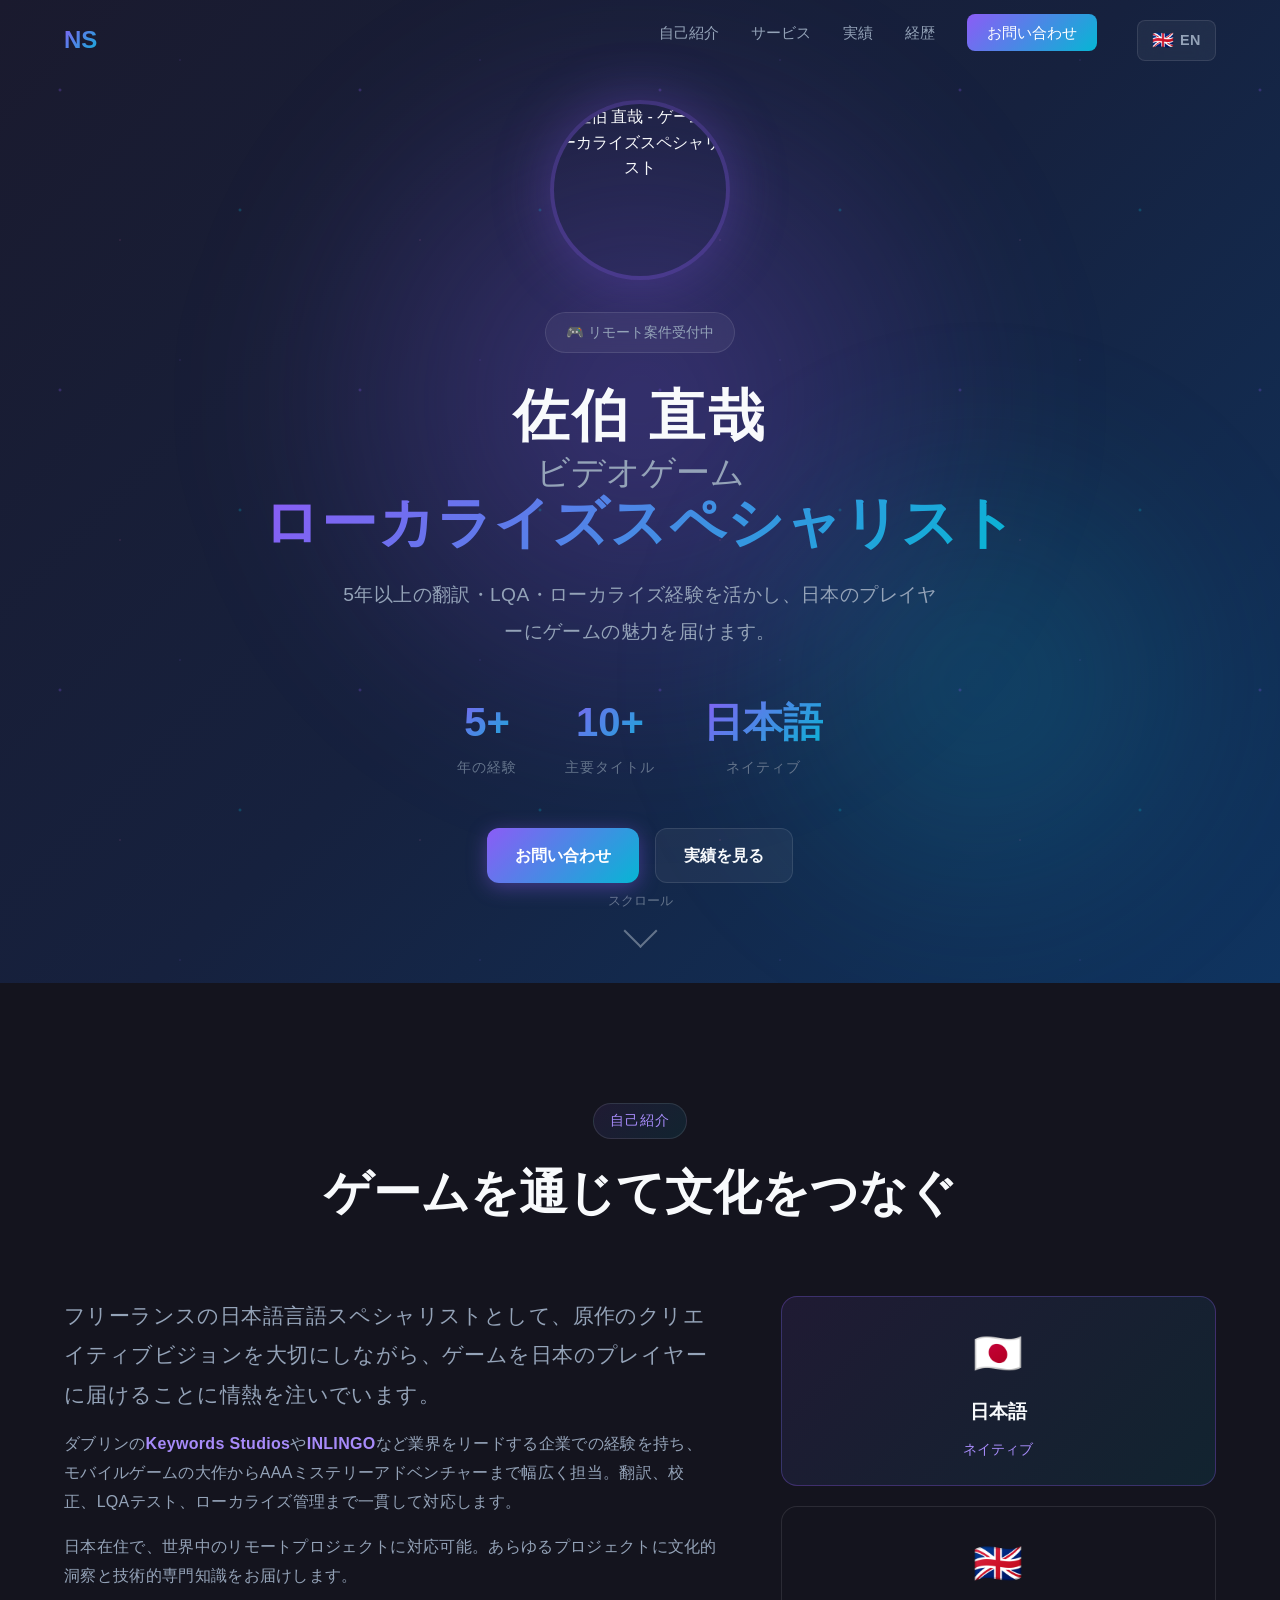
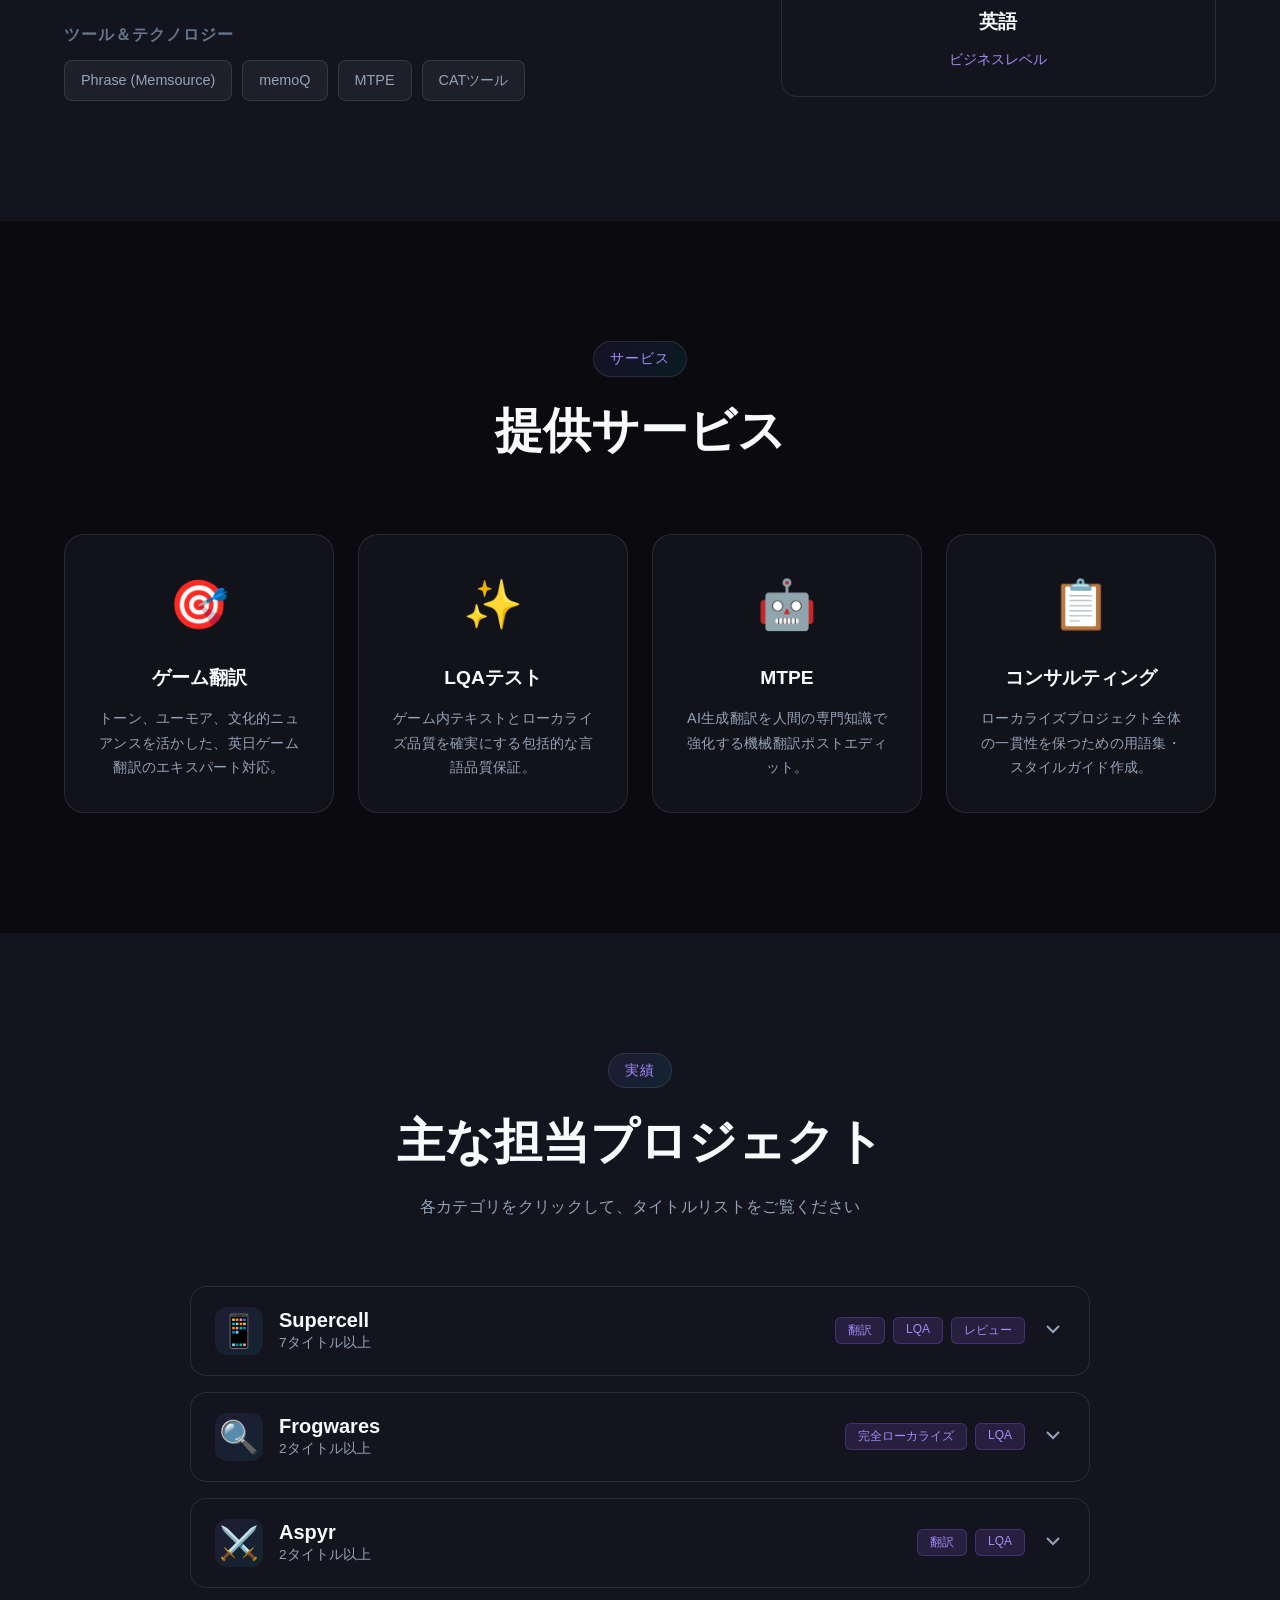
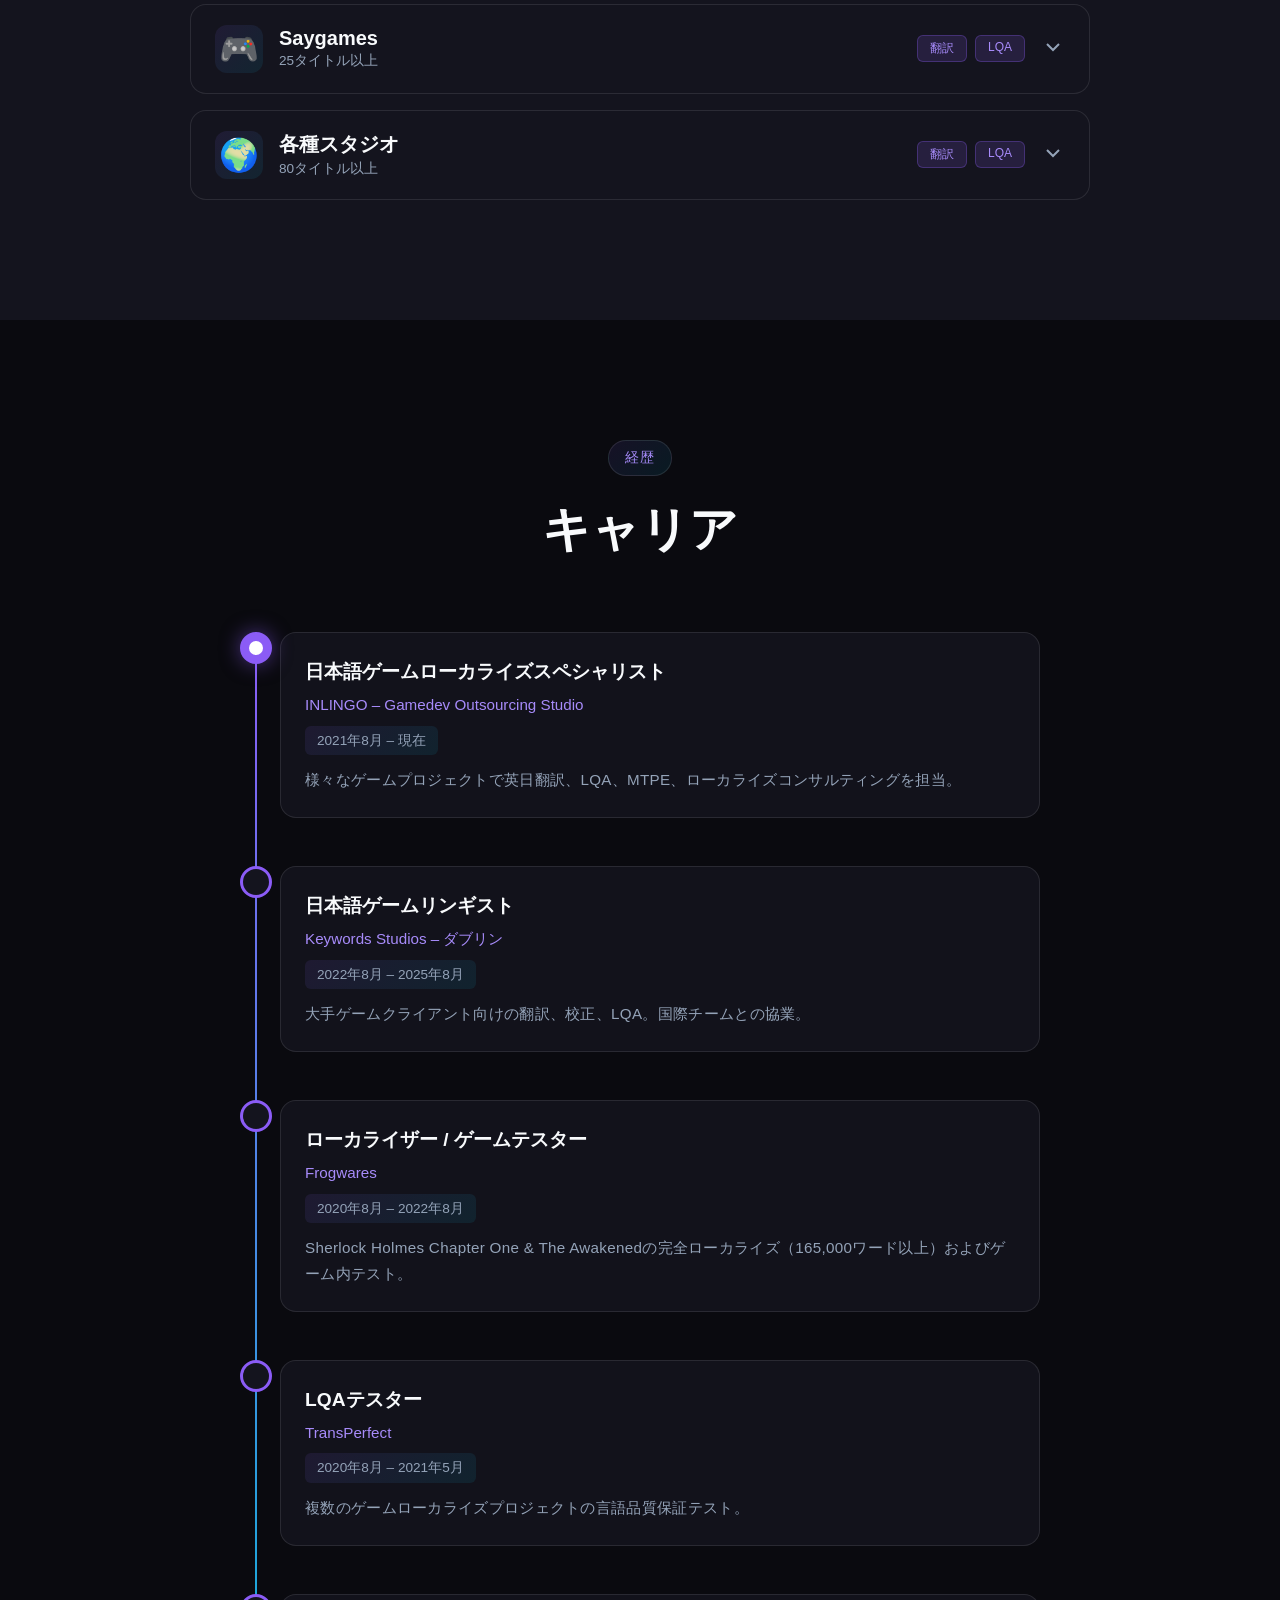
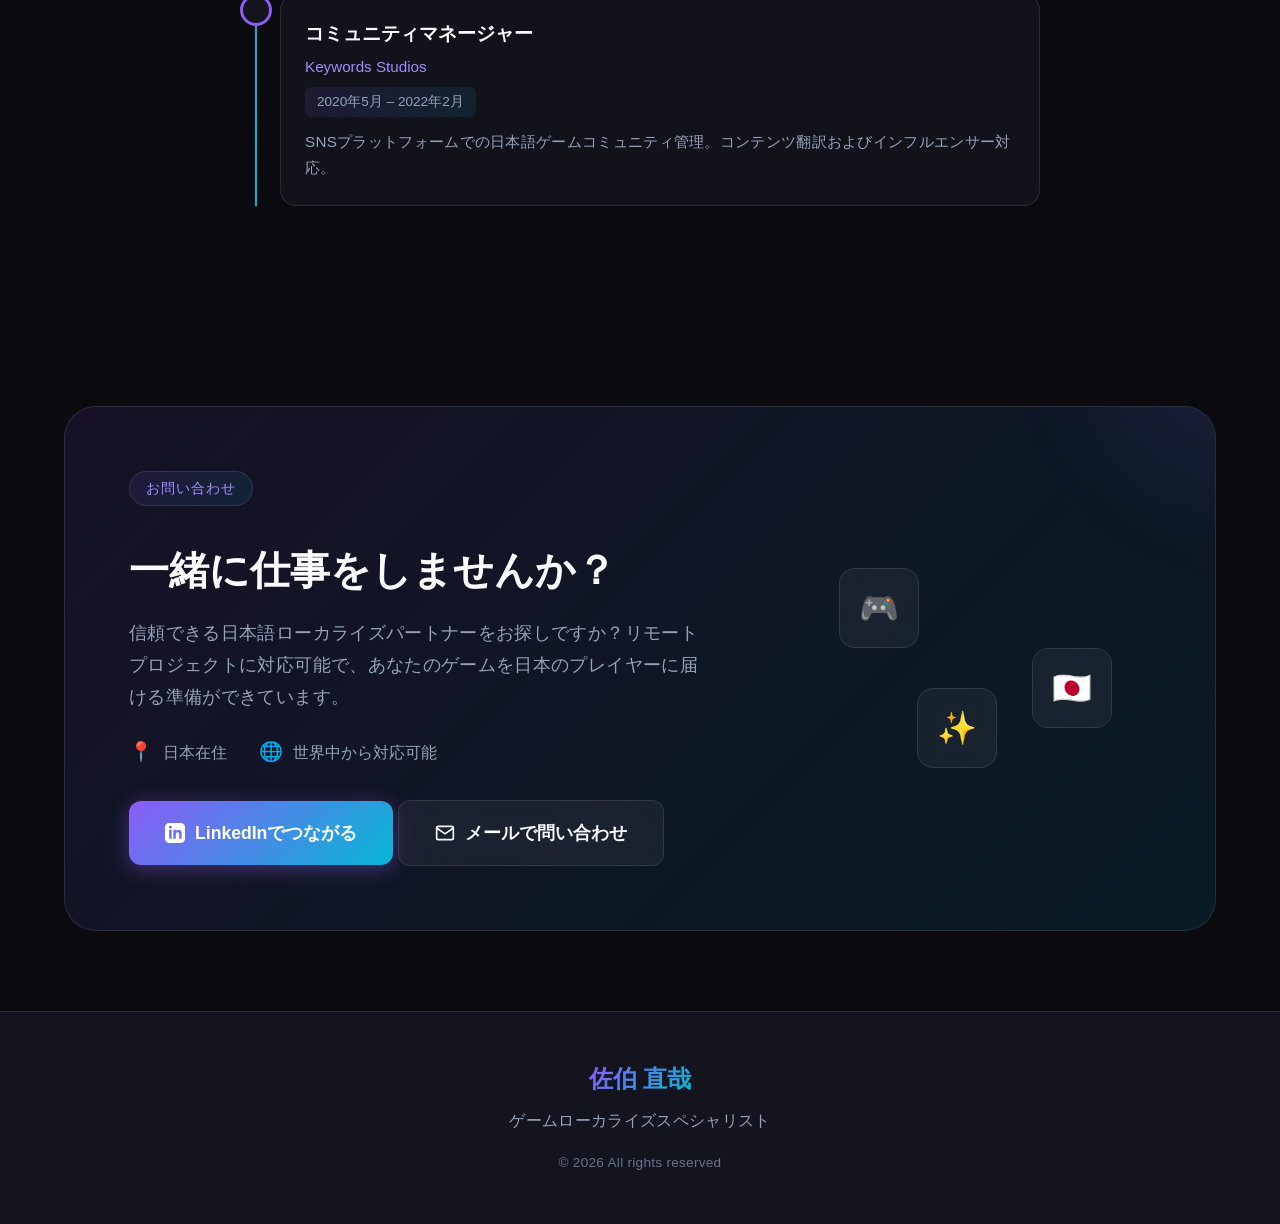
==== ja/index.html @ fc8fc0f9 "Initial website release" ====
<!DOCTYPE html>
<html lang="ja">

<head>
    <meta charset="UTF-8">
    <meta name="viewport" content="width=device-width, initial-scale=1.0">
    <meta name="description"
        content="佐伯直哉 - フリーランス英日ゲーム翻訳者・ローカライズスペシャリスト。Clash of Clans、Brawl Stars、シャーロック・ホームズシリーズなどのAAAタイトルで5年以上の経験。">
    <meta name="keywords" content="日本語翻訳者, ゲームローカライズ, LQA, ゲーム翻訳, フリーランス翻訳者, 英語から日本語">
    <title>佐伯直哉 | ゲーム翻訳者・ローカライズスペシャリスト</title>

    <!-- Security Meta Tags -->
    <meta http-equiv="X-Content-Type-Options" content="nosniff">
    <meta http-equiv="X-Frame-Options" content="SAMEORIGIN">
    <meta http-equiv="X-XSS-Protection" content="1; mode=block">
    <meta name="referrer" content="strict-origin-when-cross-origin">
    <meta http-equiv="Content-Security-Policy"
        content="default-src 'self'; script-src 'self' 'unsafe-inline'; style-src 'self' 'unsafe-inline' https://fonts.googleapis.com; font-src 'self' https://fonts.gstatic.com; img-src 'self' data:; connect-src 'self'; frame-ancestors 'self';">
    <meta http-equiv="Permissions-Policy" content="geolocation=(), microphone=(), camera=()">

    <link rel="preconnect" href="https://fonts.googleapis.com">
    <link rel="preconnect" href="https://fonts.gstatic.com" crossorigin>
    <link
        href="https://fonts.googleapis.com/css2?family=Inter:wght@300;400;500;600&family=Outfit:wght@400;500;600;700&family=Noto+Sans+JP:wght@300;400;500;600;700&display=swap"
        rel="stylesheet">
    <link rel="stylesheet" href="../index.css">
    <link rel="stylesheet" href="../lang-switcher.css">
</head>

<body>
    <!-- Navigation -->
    <nav class="navbar" id="navbar">
        <div class="nav-container">
            <a href="#hero" class="nav-logo">NS</a>
            <button class="nav-toggle" id="nav-toggle" aria-label="ナビゲーション切替">
                <span></span>
                <span></span>
                <span></span>
            </button>
            <ul class="nav-menu" id="nav-menu">
                <li><a href="#about" class="nav-link">自己紹介</a></li>
                <li><a href="#services" class="nav-link">サービス</a></li>
                <li><a href="#portfolio" class="nav-link">実績</a></li>
                <li><a href="#experience" class="nav-link">経歴</a></li>
                <li><a href="#contact" class="nav-link nav-cta">お問い合わせ</a></li>
                <li class="lang-switcher">
                    <a href="../index.html" class="lang-btn" title="English">
                        <span class="lang-flag">🇬🇧</span>
                        <span class="lang-text">EN</span>
                    </a>
                </li>
            </ul>
        </div>
    </nav>

    <!-- Hero Section -->
    <section class="hero" id="hero">
        <div class="hero-bg">
            <div class="hero-gradient"></div>
            <div class="hero-particles"></div>
        </div>
        <div class="hero-content">
            <img src="../NFFNE4738.JPG" alt="佐伯 直哉 - ゲームローカライズスペシャリスト" class="hero-image">
            <div class="hero-badge">🎮 リモート案件受付中</div>
            <h1 class="hero-title">
                <span class="hero-name">佐伯 直哉</span>
                <span class="hero-subtitle">ビデオゲーム</span>
                <span class="hero-highlight">ローカライズスペシャリスト</span>
            </h1>
            <p class="hero-description">
                5年以上の翻訳・LQA・ローカライズ経験を活かし、日本のプレイヤーにゲームの魅力を届けます。
            </p>
            <div class="hero-stats">
                <div class="stat">
                    <span class="stat-number">5+</span>
                    <span class="stat-label">年の経験</span>
                </div>
                <div class="stat">
                    <span class="stat-number">10+</span>
                    <span class="stat-label">主要タイトル</span>
                </div>
                <div class="stat">
                    <span class="stat-number">日本語</span>
                    <span class="stat-label">ネイティブ</span>
                </div>
            </div>
            <div class="hero-actions">
                <a href="#contact" class="btn btn-primary">お問い合わせ</a>
                <a href="#portfolio" class="btn btn-secondary">実績を見る</a>
            </div>
        </div>
        <div class="scroll-indicator">
            <span>スクロール</span>
            <div class="scroll-arrow"></div>
        </div>
    </section>

    <!-- About Section -->
    <section class="about" id="about">
        <div class="container">
            <div class="section-header">
                <span class="section-tag">自己紹介</span>
                <h2 class="section-title">ゲームを通じて文化をつなぐ</h2>
            </div>
            <div class="about-content">
                <div class="about-text">
                    <p class="about-lead">
                        フリーランスの日本語言語スペシャリストとして、原作のクリエイティブビジョンを大切にしながら、ゲームを日本のプレイヤーに届けることに情熱を注いでいます。
                    </p>
                    <p>
                        ダブリンの<strong>Keywords
                            Studios</strong>や<strong>INLINGO</strong>など業界をリードする企業での経験を持ち、モバイルゲームの大作からAAAミステリーアドベンチャーまで幅広く担当。翻訳、校正、LQAテスト、ローカライズ管理まで一貫して対応します。
                    </p>
                    <p>
                        日本在住で、世界中のリモートプロジェクトに対応可能。あらゆるプロジェクトに文化的洞察と技術的専門知識をお届けします。
                    </p>
                    <div class="about-tools">
                        <h3>ツール＆テクノロジー</h3>
                        <div class="tool-tags">
                            <span class="tool-tag">Phrase (Memsource)</span>
                            <span class="tool-tag">memoQ</span>
                            <span class="tool-tag">MTPE</span>
                            <span class="tool-tag">CATツール</span>
                        </div>
                    </div>
                </div>
                <div class="about-langs">
                    <div class="lang-card primary">
                        <div class="lang-icon">🇯🇵</div>
                        <h3>日本語</h3>
                        <span class="lang-level">ネイティブ</span>
                    </div>
                    <div class="lang-card">
                        <div class="lang-icon">🇬🇧</div>
                        <h3>英語</h3>
                        <span class="lang-level">ビジネスレベル</span>
                    </div>
                </div>
            </div>
        </div>
    </section>

    <!-- Services Section -->
    <section class="services" id="services">
        <div class="container">
            <div class="section-header">
                <span class="section-tag">サービス</span>
                <h2 class="section-title">提供サービス</h2>
            </div>
            <div class="services-grid">
                <div class="service-card">
                    <div class="service-icon">🎯</div>
                    <h3>ゲーム翻訳</h3>
                    <p>トーン、ユーモア、文化的ニュアンスを活かした、英日ゲーム翻訳のエキスパート対応。</p>
                </div>
                <div class="service-card">
                    <div class="service-icon">✨</div>
                    <h3>LQAテスト</h3>
                    <p>ゲーム内テキストとローカライズ品質を確実にする包括的な言語品質保証。</p>
                </div>
                <div class="service-card">
                    <div class="service-icon">🤖</div>
                    <h3>MTPE</h3>
                    <p>AI生成翻訳を人間の専門知識で強化する機械翻訳ポストエディット。</p>
                </div>
                <div class="service-card">
                    <div class="service-icon">📋</div>
                    <h3>コンサルティング</h3>
                    <p>ローカライズプロジェクト全体の一貫性を保つための用語集・スタイルガイド作成。</p>
                </div>
            </div>
        </div>
    </section>

    <!-- Portfolio Section -->
    <section class="portfolio" id="portfolio">
        <div class="container">
            <div class="section-header">
                <span class="section-tag">実績</span>
                <h2 class="section-title">主な担当プロジェクト</h2>
                <p class="section-subtitle">各カテゴリをクリックして、タイトルリストをご覧ください</p>
            </div>
            <div class="portfolio-accordion">
                <!-- Supercell Games -->
                <div class="accordion-item">
                    <button class="accordion-header" aria-expanded="false">
                        <div class="accordion-icon">📱</div>
                        <div class="accordion-title">
                            <h3>Supercell</h3>
                            <span class="accordion-count">7タイトル以上</span>
                        </div>
                        <div class="accordion-tags">
                            <span>翻訳</span>
                            <span>LQA</span>
                            <span>レビュー</span>
                        </div>
                        <div class="accordion-arrow">
                            <svg width="24" height="24" viewBox="0 0 24 24" fill="none" stroke="currentColor"
                                stroke-width="2">
                                <polyline points="6 9 12 15 18 9"></polyline>
                            </svg>
                        </div>
                    </button>
                    <div class="accordion-content">
                        <ul class="game-list">
                            <li><span class="game-name">ブーム・ビーチ (Boom Beach)</span><span
                                    class="game-type">モバイルストラテジー</span></li>
                            <li><span class="game-name">ブロスタ (Brawl Stars)</span><span
                                    class="game-type">モバイルアクション</span></li>
                            <li><span class="game-name">クラッシュ・オブ・クラン (Clash of Clans)</span><span
                                    class="game-type">モバイルストラテジー</span></li>
                            <li><span class="game-name">クラッシュ・ロワイヤル (Clash Royale)</span><span
                                    class="game-type">モバイルストラテジー</span></li>
                            <li><span class="game-name">ヘイ・デイ (Hay Day)</span><span
                                    class="game-type">モバイルシミュレーション</span></li>
                            <li><span class="game-name">mo.co</span><span class="game-type">モバイルアクション</span></li>
                            <li><span class="game-name">スクワッド・バスターズ (Squad Busters)</span><span
                                    class="game-type">モバイルアクション</span></li>
                        </ul>
                    </div>
                </div>

                <!-- Frogwares Games -->
                <div class="accordion-item">
                    <button class="accordion-header" aria-expanded="false">
                        <div class="accordion-icon">🔍</div>
                        <div class="accordion-title">
                            <h3>Frogwares</h3>
                            <span class="accordion-count">2タイトル以上</span>
                        </div>
                        <div class="accordion-tags">
                            <span>完全ローカライズ</span>
                            <span>LQA</span>
                        </div>
                        <div class="accordion-arrow">
                            <svg width="24" height="24" viewBox="0 0 24 24" fill="none" stroke="currentColor"
                                stroke-width="2">
                                <polyline points="6 9 12 15 18 9"></polyline>
                            </svg>
                        </div>
                    </button>
                    <div class="accordion-content">
                        <ul class="game-list">
                            <li><span class="game-name">シャーロック・ホームズ チャプター・ワン</span><span class="game-type">AAAアドベンチャー
                                    (165,000ワード以上)</span></li>
                            <li><span class="game-name">シャーロック・ホームズ The Awakened</span><span
                                    class="game-type">AAAアドベンチャー</span></li>
                        </ul>
                    </div>
                </div>

                <!-- Aspyr Games -->
                <div class="accordion-item">
                    <button class="accordion-header" aria-expanded="false">
                        <div class="accordion-icon">⚔️</div>
                        <div class="accordion-title">
                            <h3>Aspyr</h3>
                            <span class="accordion-count">2タイトル以上</span>
                        </div>
                        <div class="accordion-tags">
                            <span>翻訳</span>
                            <span>LQA</span>
                        </div>
                        <div class="accordion-arrow">
                            <svg width="24" height="24" viewBox="0 0 24 24" fill="none" stroke="currentColor"
                                stroke-width="2">
                                <polyline points="6 9 12 15 18 9"></polyline>
                            </svg>
                        </div>
                    </button>
                    <div class="accordion-content">
                        <ul class="game-list">
                            <li><span class="game-name">Deus Ex Remastered</span><span class="game-type">AAA
                                    アクションRPG</span></li>
                            <li><span class="game-name">Legacy of Kain™ Soul Reaver 1&2 Remastered</span><span
                                    class="game-type">AAA アクションアドベンチャー</span></li>
                        </ul>
                    </div>
                </div>

                <!-- Saygames Games -->
                <div class="accordion-item">
                    <button class="accordion-header" aria-expanded="false">
                        <div class="accordion-icon">🎮</div>
                        <div class="accordion-title">
                            <h3>Saygames</h3>
                            <span class="accordion-count">25タイトル以上</span>
                        </div>
                        <div class="accordion-tags">
                            <span>翻訳</span>
                            <span>LQA</span>
                        </div>
                        <div class="accordion-arrow">
                            <svg width="24" height="24" viewBox="0 0 24 24" fill="none" stroke="currentColor"
                                stroke-width="2">
                                <polyline points="6 9 12 15 18 9"></polyline>
                            </svg>
                        </div>
                    </button>
                    <div class="accordion-content">
                        <ul class="game-list">
                            <li><span class="game-name">Arrow Escape</span><span class="game-type">ハイパーカジュアル</span></li>
                            <li><span class="game-name">Black Deck</span><span class="game-type">カードバトル</span></li>
                            <li><span class="game-name">Blood Invasion</span><span class="game-type">アクション</span></li>
                            <li><span class="game-name">Chainsaw Juice King</span><span class="game-type">アーケード</span>
                            </li>
                            <li><span class="game-name">Decolore</span><span class="game-type">パズル</span></li>
                            <li><span class="game-name">Decor Life</span><span class="game-type">シミュレーション</span></li>
                            <li><span class="game-name">Draw Arena</span><span class="game-type">アクション</span></li>
                            <li><span class="game-name">Dreamdale</span><span class="game-type">RPGアドベンチャー</span></li>
                            <li><span class="game-name">Fine to Survive</span><span class="game-type">ストラテジー</span></li>
                            <li><span class="game-name">Fork N Sausage</span><span class="game-type">物理パズル</span></li>
                            <li><span class="game-name">Fruit Clash</span><span class="game-type">アクション</span></li>
                            <li><span class="game-name">Hexa Shift</span><span class="game-type">パズル</span></li>
                            <li><span class="game-name">Hexa Sort</span><span class="game-type">パズル</span></li>
                            <li><span class="game-name">Hotel Master</span><span class="game-type">経営シミュレーション</span>
                            </li>
                            <li><span class="game-name">I am Not a Robot</span><span class="game-type">パズル</span></li>
                            <li><span class="game-name">Match Junk</span><span class="game-type">パズル</span></li>
                            <li><span class="game-name">My Sticker Room</span><span class="game-type">シミュレーション</span>
                            </li>
                            <li><span class="game-name">Pocket Sort</span><span class="game-type">パズル</span></li>
                            <li><span class="game-name">Roll the Hole</span><span class="game-type">アーケード</span></li>
                            <li><span class="game-name">Rush Xtreme</span><span class="game-type">レーシング</span></li>
                            <li><span class="game-name">Screw World 3D</span><span class="game-type">パズル</span></li>
                            <li><span class="game-name">Stitch Jam</span><span class="game-type">パズル</span></li>
                            <li><span class="game-name">Tiny Warriors</span><span class="game-type">アクション</span></li>
                            <li><span class="game-name">Tower Destiny Survive</span><span
                                    class="game-type">ストラテジー</span></li>
                            <li><span class="game-name">Wasteland Life</span><span class="game-type">サバイバル</span></li>
                        </ul>
                    </div>
                </div>

                <!-- Other Studios -->
                <div class="accordion-item">
                    <button class="accordion-header" aria-expanded="false">
                        <div class="accordion-icon">🌍</div>
                        <div class="accordion-title">
                            <h3>各種スタジオ</h3>
                            <span class="accordion-count">80タイトル以上</span>
                        </div>
                        <div class="accordion-tags">
                            <span>翻訳</span>
                            <span>LQA</span>
                        </div>
                        <div class="accordion-arrow">
                            <svg width="24" height="24" viewBox="0 0 24 24" fill="none" stroke="currentColor"
                                stroke-width="2">
                                <polyline points="6 9 12 15 18 9"></polyline>
                            </svg>
                        </div>
                    </button>
                    <div class="accordion-content">
                        <ul class="game-list">
                            <li><span class="game-name">Blockudoku</span><span class="game-type">Easybrain -
                                    モバイルパズル</span></li>
                            <li><span class="game-name">Brick Blast</span><span class="game-type">Easybrain -
                                    モバイルアーケード</span></li>
                            <li><span class="game-name">シェフ＆フレンズ (Chef & Friends)</span><span class="game-type">Mytona -
                                    モバイルシミュレーション</span></li>
                            <li><span class="game-name">Clash: Artifacts of Chaos</span><span class="game-type">ACE Team
                                    - アクションアドベンチャー</span></li>
                            <li><span class="game-name">クッキング・ダイアリー (Cooking Diary)</span><span class="game-type">Mytona
                                    - モバイルシミュレーション</span></li>
                            <li><span class="game-name">Gangs of Sherwood</span><span class="game-type">NACON -
                                    アクション</span></li>
                            <li><span class="game-name">Imp of the Sun</span><span class="game-type">Sunwolf
                                    Entertainment - プラットフォーマー</span></li>
                            <li><span class="game-name">マージマンション (Merge Mansion)</span><span class="game-type">Metacore
                                    - モバイルパズル</span></li>
                            <li><span class="game-name">マイカフェ (My Cafe)</span><span class="game-type">Melsoft -
                                    シミュレーション</span></li>
                            <li><span class="game-name">ノノグラム (Nonogram)</span><span class="game-type">Easybrain -
                                    ロジックパズル</span></li>
                            <li><span class="game-name">Number Match</span><span class="game-type">Easybrain -
                                    ロジックパズル</span></li>
                            <li><span class="game-name">Pixel Art</span><span class="game-type">Easybrain - 塗り絵</span>
                            </li>
                            <li><span class="game-name">Pixel Gun 3D</span><span class="game-type">Cubic Games -
                                    シューター</span></li>
                            <li><span class="game-name">Rival Stars Horse Racing</span><span class="game-type">PikPok -
                                    スポーツ</span></li>
                            <li><span class="game-name">シーカーズノート (Seekers Notes)</span><span class="game-type">Mytona -
                                    モバイルHOPA</span></li>
                            <li><span class="game-name">Silt</span><span class="game-type">Spiral Circus -
                                    アドベンチャー</span></li>
                            <li><span class="game-name">数独 (Sudoku)</span><span class="game-type">Easybrain -
                                    ロジックパズル</span></li>
                        </ul>
                    </div>
                </div>
            </div>
        </div>
    </section>

    <!-- Experience Section -->
    <section class="experience" id="experience">
        <div class="container">
            <div class="section-header">
                <span class="section-tag">経歴</span>
                <h2 class="section-title">キャリア</h2>
            </div>
            <div class="timeline">
                <div class="timeline-item">
                    <div class="timeline-marker current"></div>
                    <div class="timeline-content">
                        <div class="timeline-header">
                            <h3>日本語ゲームローカライズスペシャリスト</h3>
                            <span class="timeline-company">INLINGO – Gamedev Outsourcing Studio</span>
                        </div>
                        <span class="timeline-date">2021年8月 – 現在</span>
                        <p>様々なゲームプロジェクトで英日翻訳、LQA、MTPE、ローカライズコンサルティングを担当。</p>
                    </div>
                </div>
                <div class="timeline-item">
                    <div class="timeline-marker"></div>
                    <div class="timeline-content">
                        <div class="timeline-header">
                            <h3>日本語ゲームリンギスト</h3>
                            <span class="timeline-company">Keywords Studios – ダブリン</span>
                        </div>
                        <span class="timeline-date">2022年8月 – 2025年8月</span>
                        <p>大手ゲームクライアント向けの翻訳、校正、LQA。国際チームとの協業。</p>
                    </div>
                </div>
                <div class="timeline-item">
                    <div class="timeline-marker"></div>
                    <div class="timeline-content">
                        <div class="timeline-header">
                            <h3>ローカライザー / ゲームテスター</h3>
                            <span class="timeline-company">Frogwares</span>
                        </div>
                        <span class="timeline-date">2020年8月 – 2022年8月</span>
                        <p>Sherlock Holmes Chapter One & The Awakenedの完全ローカライズ（165,000ワード以上）およびゲーム内テスト。</p>
                    </div>
                </div>
                <div class="timeline-item">
                    <div class="timeline-marker"></div>
                    <div class="timeline-content">
                        <div class="timeline-header">
                            <h3>LQAテスター</h3>
                            <span class="timeline-company">TransPerfect</span>
                        </div>
                        <span class="timeline-date">2020年8月 – 2021年5月</span>
                        <p>複数のゲームローカライズプロジェクトの言語品質保証テスト。</p>
                    </div>
                </div>
                <div class="timeline-item">
                    <div class="timeline-marker"></div>
                    <div class="timeline-content">
                        <div class="timeline-header">
                            <h3>コミュニティマネージャー</h3>
                            <span class="timeline-company">Keywords Studios</span>
                        </div>
                        <span class="timeline-date">2020年5月 – 2022年2月</span>
                        <p>SNSプラットフォームでの日本語ゲームコミュニティ管理。コンテンツ翻訳およびインフルエンサー対応。</p>
                    </div>
                </div>
            </div>
        </div>
    </section>

    <!-- Contact Section -->
    <section class="contact" id="contact">
        <div class="container">
            <div class="contact-card">
                <div class="contact-content">
                    <span class="section-tag">お問い合わせ</span>
                    <h2 class="contact-title">一緒に仕事をしませんか？</h2>
                    <p class="contact-description">
                        信頼できる日本語ローカライズパートナーをお探しですか？リモートプロジェクトに対応可能で、あなたのゲームを日本のプレイヤーに届ける準備ができています。
                    </p>
                    <div class="contact-info">
                        <div class="contact-item">
                            <span class="contact-icon">📍</span>
                            <span>日本在住</span>
                        </div>
                        <div class="contact-item">
                            <span class="contact-icon">🌐</span>
                            <span>世界中から対応可能</span>
                        </div>
                    </div>
                    <div class="contact-actions">
                        <a href="https://www.linkedin.com/in/naoya-saeki-7333a018a/" target="_blank"
                            rel="noopener noreferrer" class="btn btn-primary btn-large">
                            <svg xmlns="http://www.w3.org/2000/svg" width="20" height="20" viewBox="0 0 24 24"
                                fill="currentColor">
                                <path
                                    d="M19 0h-14c-2.761 0-5 2.239-5 5v14c0 2.761 2.239 5 5 5h14c2.762 0 5-2.239 5-5v-14c0-2.761-2.238-5-5-5zm-11 19h-3v-11h3v11zm-1.5-12.268c-.966 0-1.75-.79-1.75-1.764s.784-1.764 1.75-1.764 1.75.79 1.75 1.764-.783 1.764-1.75 1.764zm13.5 12.268h-3v-5.604c0-3.368-4-3.113-4 0v5.604h-3v-11h3v1.765c1.396-2.586 7-2.777 7 2.476v6.759z" />
                            </svg>
                            LinkedInでつながる
                        </a>
                        <a href="mailto:naoyasaeki@eng-jpn-service.com" class="btn btn-secondary btn-large">
                            <svg xmlns="http://www.w3.org/2000/svg" width="20" height="20" viewBox="0 0 24 24"
                                fill="none" stroke="currentColor" stroke-width="2">
                                <path d="M4 4h16c1.1 0 2 .9 2 2v12c0 1.1-.9 2-2 2H4c-1.1 0-2-.9-2-2V6c0-1.1.9-2 2-2z">
                                </path>
                                <polyline points="22,6 12,13 2,6"></polyline>
                            </svg>
                            メールで問い合わせ
                        </a>
                    </div>
                </div>
                <div class="contact-visual">
                    <div class="floating-cards">
                        <div class="floating-card">🎮</div>
                        <div class="floating-card">🇯🇵</div>
                        <div class="floating-card">✨</div>
                    </div>
                </div>
            </div>
        </div>
    </section>

    <!-- Footer -->
    <footer class="footer">
        <div class="container">
            <div class="footer-content">
                <span class="footer-logo">佐伯 直哉</span>
                <p class="footer-tagline">ゲームローカライズスペシャリスト</p>
                <p class="footer-copyright">© 2026 All rights reserved</p>
            </div>
        </div>
    </footer>

    <script src="../index.js"></script>
</body>

</html>
---- index.css ----
/* ===== Design System ===== */
:root {
    /* Colors */
    --color-bg-dark: #0a0a0f;
    --color-bg-card: rgba(20, 20, 30, 0.8);
    --color-bg-card-hover: rgba(30, 30, 45, 0.9);
    --color-surface: #14141e;

    --color-primary: #8b5cf6;
    --color-primary-light: #a78bfa;
    --color-secondary: #06b6d4;
    --color-accent: #f472b6;

    --color-text: #f8fafc;
    --color-text-muted: #94a3b8;
    --color-text-dim: #64748b;

    --gradient-primary: linear-gradient(135deg, var(--color-primary) 0%, var(--color-secondary) 100%);
    --gradient-hero: linear-gradient(135deg, #1a1a2e 0%, #16213e 50%, #0f3460 100%);
    --gradient-card: linear-gradient(135deg, rgba(139, 92, 246, 0.1) 0%, rgba(6, 182, 212, 0.1) 100%);

    /* Typography */
    --font-heading: 'Outfit', sans-serif;
    --font-body: 'Inter', sans-serif;

    /* Spacing */
    --section-padding: 120px;
    --container-width: 1200px;

    /* Effects */
    --glass-bg: rgba(255, 255, 255, 0.05);
    --glass-border: rgba(255, 255, 255, 0.1);
    --shadow-glow: 0 0 60px rgba(139, 92, 246, 0.3);
    --transition: all 0.3s cubic-bezier(0.4, 0, 0.2, 1);
}

/* ===== Reset & Base ===== */
*,
*::before,
*::after {
    margin: 0;
    padding: 0;
    box-sizing: border-box;
}

html {
    scroll-behavior: smooth;
}

body {
    font-family: var(--font-body);
    background: var(--color-bg-dark);
    color: var(--color-text);
    line-height: 1.6;
    overflow-x: hidden;
}

.container {
    max-width: var(--container-width);
    margin: 0 auto;
    padding: 0 24px;
}

/* ===== Navigation ===== */
.navbar {
    position: fixed;
    top: 0;
    left: 0;
    right: 0;
    z-index: 1000;
    padding: 20px 0;
    transition: var(--transition);
}

.navbar.scrolled {
    background: rgba(10, 10, 15, 0.95);
    backdrop-filter: blur(20px);
    border-bottom: 1px solid var(--glass-border);
    padding: 12px 0;
}

.nav-container {
    max-width: var(--container-width);
    margin: 0 auto;
    padding: 0 24px;
    display: flex;
    justify-content: space-between;
    align-items: center;
}

.nav-logo {
    font-family: var(--font-heading);
    font-size: 1.5rem;
    font-weight: 700;
    background: var(--gradient-primary);
    -webkit-background-clip: text;
    -webkit-text-fill-color: transparent;
    background-clip: text;
    text-decoration: none;
}

.nav-menu {
    display: flex;
    gap: 32px;
    list-style: none;
}

.nav-link {
    color: var(--color-text-muted);
    text-decoration: none;
    font-size: 0.95rem;
    font-weight: 500;
    transition: var(--transition);
    position: relative;
}

.nav-link:hover {
    color: var(--color-text);
}

.nav-link::after {
    content: '';
    position: absolute;
    bottom: -4px;
    left: 0;
    width: 0;
    height: 2px;
    background: var(--gradient-primary);
    transition: var(--transition);
}

.nav-link:hover::after {
    width: 100%;
}

.nav-cta {
    background: var(--gradient-primary);
    padding: 10px 20px;
    border-radius: 8px;
    color: white !important;
    -webkit-text-fill-color: white;
}

.nav-cta::after {
    display: none;
}

.nav-toggle {
    display: none;
    flex-direction: column;
    gap: 5px;
    background: none;
    border: none;
    cursor: pointer;
    padding: 8px;
}

.nav-toggle span {
    width: 24px;
    height: 2px;
    background: var(--color-text);
    transition: var(--transition);
}

/* ===== Hero Section ===== */
.hero {
    min-height: 100vh;
    display: flex;
    align-items: center;
    justify-content: center;
    position: relative;
    overflow: hidden;
    padding: 100px 24px;
}

.hero-bg {
    position: absolute;
    inset: 0;
    z-index: 0;
}

.hero-gradient {
    position: absolute;
    inset: 0;
    background: var(--gradient-hero);
}

.hero-gradient::before {
    content: '';
    position: absolute;
    top: 0;
    left: 50%;
    transform: translateX(-50%);
    width: 800px;
    height: 800px;
    background: radial-gradient(circle, rgba(139, 92, 246, 0.3) 0%, transparent 70%);
    filter: blur(60px);
}

.hero-gradient::after {
    content: '';
    position: absolute;
    bottom: 0;
    right: 0;
    width: 600px;
    height: 600px;
    background: radial-gradient(circle, rgba(6, 182, 212, 0.2) 0%, transparent 70%);
    filter: blur(60px);
}

.hero-particles {
    position: absolute;
    inset: 0;
    background-image:
        radial-gradient(2px 2px at 20% 30%, rgba(139, 92, 246, 0.4), transparent),
        radial-gradient(2px 2px at 80% 70%, rgba(6, 182, 212, 0.4), transparent),
        radial-gradient(1px 1px at 40% 80%, rgba(244, 114, 182, 0.3), transparent),
        radial-gradient(1px 1px at 60% 20%, rgba(139, 92, 246, 0.3), transparent);
    background-size: 300px 300px;
    animation: particleFloat 20s linear infinite;
}

@keyframes particleFloat {
    0% {
        transform: translateY(0);
    }

    100% {
        transform: translateY(-300px);
    }
}

.hero-content {
    position: relative;
    z-index: 1;
    text-align: center;
    max-width: 900px;
}

.hero-badge {
    display: inline-block;
    background: var(--glass-bg);
    border: 1px solid var(--glass-border);
    padding: 8px 20px;
    border-radius: 50px;
    font-size: 0.9rem;
    color: var(--color-text-muted);
    margin-bottom: 32px;
    backdrop-filter: blur(10px);
    margin-bottom: 32px;
    backdrop-filter: blur(10px);
    animation: fadeInUp 0.8s ease-out;
}

.hero-image {
    width: 180px;
    height: 180px;
    border-radius: 50%;
    border: 4px solid rgba(139, 92, 246, 0.3);
    box-shadow: var(--shadow-glow);
    object-fit: cover;
    margin-bottom: 32px;
    animation: fadeInUp 0.8s ease-out;
    display: block;
    margin-left: auto;
    margin-right: auto;
}

.hero-title {
    font-family: var(--font-heading);
    font-size: clamp(2.5rem, 6vw, 4.5rem);
    line-height: 1.1;
    margin-bottom: 24px;
    animation: fadeInUp 0.8s ease-out 0.1s both;
}

:lang(ja) .hero-title {
    font-size: clamp(2rem, 5vw, 3.5rem);
}

.hero-name {
    display: block;
    font-weight: 700;
}

.hero-subtitle {
    display: block;
    font-weight: 400;
    color: var(--color-text-muted);
    font-size: 0.6em;
    margin-top: 8px;
}

.hero-highlight {
    display: block;
    background: var(--gradient-primary);
    -webkit-background-clip: text;
    -webkit-text-fill-color: transparent;
    background-clip: text;
    font-weight: 700;
}

.hero-description {
    font-size: 1.2rem;
    color: var(--color-text-muted);
    max-width: 600px;
    margin: 0 auto 40px;
    animation: fadeInUp 0.8s ease-out 0.2s both;
}

.hero-stats {
    display: flex;
    justify-content: center;
    gap: 48px;
    margin-bottom: 48px;
    animation: fadeInUp 0.8s ease-out 0.3s both;
}

.stat {
    text-align: center;
}

.stat-number {
    display: block;
    font-family: var(--font-heading);
    font-size: 2.5rem;
    font-weight: 700;
    background: var(--gradient-primary);
    -webkit-background-clip: text;
    -webkit-text-fill-color: transparent;
    background-clip: text;
}

.stat-label {
    font-size: 0.85rem;
    color: var(--color-text-dim);
    text-transform: uppercase;
    letter-spacing: 1px;
}

.hero-actions {
    display: flex;
    gap: 16px;
    justify-content: center;
    animation: fadeInUp 0.8s ease-out 0.4s both;
}

.scroll-indicator {
    position: absolute;
    bottom: 40px;
    left: 50%;
    transform: translateX(-50%);
    display: flex;
    flex-direction: column;
    align-items: center;
    gap: 8px;
    color: var(--color-text-dim);
    font-size: 0.8rem;
    animation: bounce 2s infinite;
}

.scroll-arrow {
    width: 24px;
    height: 24px;
    border-right: 2px solid var(--color-text-dim);
    border-bottom: 2px solid var(--color-text-dim);
    transform: rotate(45deg);
}

@keyframes bounce {

    0%,
    100% {
        transform: translateX(-50%) translateY(0);
    }

    50% {
        transform: translateX(-50%) translateY(10px);
    }
}

@keyframes fadeInUp {
    from {
        opacity: 0;
        transform: translateY(30px);
    }

    to {
        opacity: 1;
        transform: translateY(0);
    }
}

/* ===== Buttons ===== */
.btn {
    display: inline-flex;
    align-items: center;
    gap: 10px;
    padding: 14px 28px;
    border-radius: 12px;
    font-size: 1rem;
    font-weight: 600;
    text-decoration: none;
    transition: var(--transition);
    cursor: pointer;
    border: none;
}

.btn-primary {
    background: var(--gradient-primary);
    color: white;
    box-shadow: 0 4px 20px rgba(139, 92, 246, 0.4);
}

.btn-primary:hover {
    transform: translateY(-2px);
    box-shadow: 0 8px 30px rgba(139, 92, 246, 0.5);
}

.btn-secondary {
    background: var(--glass-bg);
    border: 1px solid var(--glass-border);
    color: var(--color-text);
    backdrop-filter: blur(10px);
}

.btn-secondary:hover {
    background: rgba(255, 255, 255, 0.1);
    border-color: var(--color-primary);
}

.btn-large {
    padding: 18px 36px;
    font-size: 1.1rem;
}

/* ===== Section Styles ===== */
section {
    padding: var(--section-padding) 0;
}

.section-header {
    text-align: center;
    margin-bottom: 64px;
}

.section-tag {
    display: inline-block;
    background: var(--gradient-card);
    border: 1px solid var(--glass-border);
    padding: 6px 16px;
    border-radius: 50px;
    font-size: 0.85rem;
    color: var(--color-primary-light);
    margin-bottom: 16px;
    text-transform: uppercase;
    letter-spacing: 1px;
}

.section-title {
    font-family: var(--font-heading);
    font-size: clamp(2rem, 4vw, 3rem);
    font-weight: 700;
}

/* ===== About Section ===== */
.about {
    background: var(--color-surface);
}

.about-content {
    display: grid;
    grid-template-columns: 1.5fr 1fr;
    gap: 64px;
    align-items: start;
}

.about-lead {
    font-size: 1.3rem;
    color: var(--color-text);
    margin-bottom: 20px;
    line-height: 1.7;
}

.about-text p {
    color: var(--color-text-muted);
    margin-bottom: 16px;
}

.about-text strong {
    color: var(--color-primary-light);
}

.about-tools {
    margin-top: 32px;
}

.about-tools h3 {
    font-size: 1rem;
    color: var(--color-text-dim);
    margin-bottom: 12px;
    text-transform: uppercase;
    letter-spacing: 1px;
}

.tool-tags {
    display: flex;
    flex-wrap: wrap;
    gap: 10px;
}

.tool-tag {
    background: var(--glass-bg);
    border: 1px solid var(--glass-border);
    padding: 8px 16px;
    border-radius: 8px;
    font-size: 0.9rem;
    color: var(--color-text-muted);
}

.about-langs {
    display: flex;
    flex-direction: column;
    gap: 20px;
}

.lang-card {
    background: var(--color-bg-card);
    border: 1px solid var(--glass-border);
    border-radius: 16px;
    padding: 24px;
    text-align: center;
    transition: var(--transition);
}

.lang-card:hover {
    transform: translateY(-4px);
    border-color: var(--color-primary);
}

.lang-card.primary {
    background: var(--gradient-card);
    border-color: rgba(139, 92, 246, 0.3);
}

.lang-icon {
    font-size: 2.5rem;
    margin-bottom: 12px;
}

.lang-card h3 {
    font-family: var(--font-heading);
    font-size: 1.2rem;
    margin-bottom: 8px;
}

.lang-level {
    font-size: 0.85rem;
    color: var(--color-primary-light);
}

/* ===== Services Section ===== */
.services-grid {
    display: grid;
    grid-template-columns: repeat(4, 1fr);
    gap: 24px;
}

.service-card {
    background: var(--color-bg-card);
    border: 1px solid var(--glass-border);
    border-radius: 20px;
    padding: 32px;
    text-align: center;
    transition: var(--transition);
    position: relative;
    overflow: hidden;
}

.service-card::before {
    content: '';
    position: absolute;
    top: 0;
    left: 0;
    right: 0;
    height: 3px;
    background: var(--gradient-primary);
    transform: scaleX(0);
    transition: var(--transition);
}

.service-card:hover {
    transform: translateY(-8px);
    background: var(--color-bg-card-hover);
    border-color: var(--color-primary);
    box-shadow: var(--shadow-glow);
}

.service-card:hover::before {
    transform: scaleX(1);
}

.service-icon {
    font-size: 3rem;
    margin-bottom: 20px;
}

.service-card h3 {
    font-family: var(--font-heading);
    font-size: 1.2rem;
    margin-bottom: 12px;
}

.service-card p {
    color: var(--color-text-muted);
    font-size: 0.95rem;
}

/* ===== Portfolio Section ===== */
.portfolio {
    background: var(--color-surface);
}

.section-subtitle {
    color: var(--color-text-muted);
    font-size: 1rem;
    margin-top: 12px;
}

/* Portfolio Accordion */
.portfolio-accordion {
    max-width: 900px;
    margin: 0 auto;
    display: flex;
    flex-direction: column;
    gap: 16px;
}

.accordion-item {
    background: var(--color-bg-card);
    border: 1px solid var(--glass-border);
    border-radius: 16px;
    overflow: hidden;
    transition: var(--transition);
}

.accordion-item:hover {
    border-color: var(--color-primary);
}

.accordion-item.active {
    border-color: var(--color-primary);
    box-shadow: var(--shadow-glow);
}

.accordion-header {
    width: 100%;
    display: flex;
    align-items: center;
    gap: 16px;
    padding: 20px 24px;
    background: none;
    border: none;
    cursor: pointer;
    text-align: left;
    color: var(--color-text);
    font-family: inherit;
    transition: var(--transition);
}

.accordion-header:hover {
    background: rgba(255, 255, 255, 0.02);
}

.accordion-icon {
    font-size: 2rem;
    width: 48px;
    height: 48px;
    display: flex;
    align-items: center;
    justify-content: center;
    background: var(--gradient-card);
    border-radius: 12px;
    flex-shrink: 0;
}

.accordion-title {
    flex: 1;
    min-width: 0;
}

.accordion-title h3 {
    font-family: var(--font-heading);
    font-size: 1.25rem;
    font-weight: 600;
    margin: 0;
}

.accordion-count {
    font-size: 0.85rem;
    color: var(--color-text-muted);
    margin-top: 2px;
    display: block;
}

.accordion-tags {
    display: flex;
    gap: 8px;
    flex-wrap: wrap;
}

.accordion-tags span {
    background: rgba(139, 92, 246, 0.15);
    border: 1px solid rgba(139, 92, 246, 0.3);
    padding: 4px 12px;
    border-radius: 6px;
    font-size: 0.75rem;
    color: var(--color-primary-light);
}

.accordion-arrow {
    color: var(--color-text-muted);
    transition: var(--transition);
    flex-shrink: 0;
}

.accordion-item.active .accordion-arrow {
    transform: rotate(180deg);
    color: var(--color-primary);
}

.accordion-content {
    max-height: 0;
    overflow: hidden;
    transition: max-height 0.4s cubic-bezier(0.4, 0, 0.2, 1);
    scrollbar-width: thin;
    scrollbar-color: var(--color-primary-light) rgba(255, 255, 255, 0.05);
}

.accordion-item.active .accordion-content {
    max-height: 600px;
    overflow-y: auto;
}

/* Custom Scrollbar for Accordion */
.accordion-content::-webkit-scrollbar {
    width: 6px;
}

.accordion-content::-webkit-scrollbar-track {
    background: rgba(255, 255, 255, 0.05);
}

.accordion-content::-webkit-scrollbar-thumb {
    background-color: var(--color-primary-light);
    border-radius: 3px;
}

.accordion-content::-webkit-scrollbar-thumb:hover {
    background-color: var(--color-primary);
}

.game-list {
    list-style: none;
    padding: 0 24px 20px;
    margin: 0;
    display: flex;
    flex-direction: column;
    gap: 8px;
}

.game-list li {
    display: flex;
    justify-content: space-between;
    align-items: center;
    padding: 12px 16px;
    background: rgba(255, 255, 255, 0.02);
    border-radius: 10px;
    transition: var(--transition);
}

.game-list li:hover {
    background: rgba(139, 92, 246, 0.1);
    transform: translateX(4px);
}

.game-name {
    font-weight: 500;
    color: var(--color-text);
}

.game-type {
    font-size: 0.85rem;
    color: var(--color-text-dim);
}

/* Hide old portfolio grid styles but keep for backwards compatibility */
.portfolio-grid {
    display: none;
}

@media (max-width: 768px) {
    .accordion-header {
        flex-wrap: wrap;
        gap: 12px;
        padding: 16px;
    }

    .accordion-tags {
        order: 4;
        width: 100%;
        padding-left: 64px;
    }

    .accordion-arrow {
        margin-left: auto;
    }

    .game-list li {
        flex-direction: column;
        align-items: flex-start;
        gap: 4px;
    }
}

/* ===== Experience Section ===== */
.timeline {
    position: relative;
    max-width: 800px;
    margin: 0 auto;
    padding-left: 40px;
}

.timeline::before {
    content: '';
    position: absolute;
    left: 15px;
    top: 0;
    bottom: 0;
    width: 2px;
    background: linear-gradient(to bottom, var(--color-primary), var(--color-secondary));
}

.timeline-item {
    position: relative;
    margin-bottom: 48px;
}

.timeline-item:last-child {
    margin-bottom: 0;
}

.timeline-marker {
    position: absolute;
    left: -40px;
    top: 0;
    width: 32px;
    height: 32px;
    border-radius: 50%;
    background: var(--color-surface);
    border: 3px solid var(--color-primary);
    z-index: 1;
}

.timeline-marker.current {
    background: var(--color-primary);
    box-shadow: 0 0 20px rgba(139, 92, 246, 0.5);
}

.timeline-marker.current::after {
    content: '';
    position: absolute;
    inset: 6px;
    background: white;
    border-radius: 50%;
}

.timeline-content {
    background: var(--color-bg-card);
    border: 1px solid var(--glass-border);
    border-radius: 16px;
    padding: 24px;
    transition: var(--transition);
}

.timeline-content:hover {
    border-color: var(--color-primary);
    transform: translateX(8px);
}

.timeline-header {
    margin-bottom: 8px;
}

.timeline-header h3 {
    font-family: var(--font-heading);
    font-size: 1.2rem;
    margin-bottom: 4px;
}

.timeline-company {
    color: var(--color-primary-light);
    font-size: 0.95rem;
}

.timeline-date {
    display: inline-block;
    background: var(--gradient-card);
    padding: 4px 12px;
    border-radius: 6px;
    font-size: 0.85rem;
    color: var(--color-text-muted);
    margin-bottom: 12px;
}

.timeline-content p {
    color: var(--color-text-muted);
    font-size: 0.95rem;
}

/* ===== Contact Section ===== */
.contact {
    padding: 80px 0;
}

.contact-card {
    background: var(--gradient-card);
    border: 1px solid var(--glass-border);
    border-radius: 32px;
    padding: 64px;
    display: grid;
    grid-template-columns: 1.5fr 1fr;
    gap: 48px;
    align-items: center;
    position: relative;
    overflow: hidden;
}

.contact-card::before {
    content: '';
    position: absolute;
    top: -50%;
    right: -20%;
    width: 400px;
    height: 400px;
    background: radial-gradient(circle, rgba(139, 92, 246, 0.15) 0%, transparent 70%);
    filter: blur(40px);
}

.contact-content {
    position: relative;
}

.contact-title {
    font-family: var(--font-heading);
    font-size: 2.5rem;
    margin: 16px 0;
}

.contact-description {
    color: var(--color-text-muted);
    font-size: 1.1rem;
    margin-bottom: 24px;
}

.contact-info {
    display: flex;
    gap: 32px;
    margin-bottom: 32px;
}

.contact-item {
    display: flex;
    align-items: center;
    gap: 10px;
    color: var(--color-text-muted);
}

.contact-icon {
    font-size: 1.2rem;
}

.contact-visual {
    position: relative;
    height: 200px;
}

.floating-cards {
    position: relative;
    width: 100%;
    height: 100%;
}

.floating-card {
    position: absolute;
    width: 80px;
    height: 80px;
    background: var(--glass-bg);
    border: 1px solid var(--glass-border);
    border-radius: 16px;
    display: flex;
    align-items: center;
    justify-content: center;
    font-size: 2rem;
    backdrop-filter: blur(10px);
    animation: float 6s ease-in-out infinite;
}

.floating-card:nth-child(1) {
    top: 0;
    left: 20%;
    animation-delay: 0s;
}

.floating-card:nth-child(2) {
    top: 40%;
    right: 10%;
    animation-delay: -2s;
}

.floating-card:nth-child(3) {
    bottom: 0;
    left: 40%;
    animation-delay: -4s;
}

@keyframes float {

    0%,
    100% {
        transform: translateY(0) rotate(0deg);
    }

    50% {
        transform: translateY(-20px) rotate(5deg);
    }
}

/* ===== Footer ===== */
.footer {
    background: var(--color-surface);
    padding: 48px 0;
    text-align: center;
    border-top: 1px solid var(--glass-border);
}

.footer-logo {
    font-family: var(--font-heading);
    font-size: 1.5rem;
    font-weight: 700;
    background: var(--gradient-primary);
    -webkit-background-clip: text;
    -webkit-text-fill-color: transparent;
    background-clip: text;
}

.footer-tagline {
    color: var(--color-text-muted);
    margin: 8px 0 16px;
}

.footer-copyright {
    color: var(--color-text-dim);
    font-size: 0.85rem;
}

/* ===== Responsive ===== */
@media (max-width: 1024px) {
    .services-grid {
        grid-template-columns: repeat(2, 1fr);
    }

    .portfolio-grid {
        grid-template-columns: 1fr;
    }

    .portfolio-grid>.portfolio-card:first-child {
        grid-row: auto;
        aspect-ratio: 16/10;
    }
}

@media (max-width: 768px) {
    :root {
        --section-padding: 80px;
    }

    .nav-menu {
        position: fixed;
        top: 0;
        right: -100%;
        width: 280px;
        height: 100vh;
        background: rgba(10, 10, 15, 0.98);
        backdrop-filter: blur(20px);
        flex-direction: column;
        padding: 100px 32px 32px;
        gap: 24px;
        transition: var(--transition);
    }

    .nav-menu.active {
        right: 0;
    }

    .nav-toggle {
        display: flex;
        z-index: 1001;
    }

    .nav-toggle.active span:nth-child(1) {
        transform: rotate(45deg) translate(5px, 5px);
    }

    .nav-toggle.active span:nth-child(2) {
        opacity: 0;
    }

    .nav-toggle.active span:nth-child(3) {
        transform: rotate(-45deg) translate(5px, -5px);
    }

    .hero-stats {
        flex-direction: column;
        gap: 24px;
    }

    .hero-actions {
        flex-direction: column;
    }

    .about-content {
        grid-template-columns: 1fr;
        gap: 32px;
    }

    .about-langs {
        flex-direction: row;
    }

    .services-grid {
        grid-template-columns: 1fr;
    }

    .timeline {
        padding-left: 32px;
    }

    .timeline::before {
        left: 11px;
    }

    .timeline-marker {
        left: -32px;
        width: 24px;
        height: 24px;
    }

    .contact-card {
        grid-template-columns: 1fr;
        padding: 40px 24px;
    }

    .contact-visual {
        display: none;
    }

    .contact-info {
        flex-direction: column;
        gap: 16px;
    }
}

/* ===== Scroll Reveal Animation ===== */
.reveal {
    opacity: 0;
    transform: translateY(30px);
    transition: all 0.8s ease-out;
}

.reveal.active {
    opacity: 1;
    transform: translateY(0);
}
---- lang-switcher.css ----
/* ===== Language Switcher Styles ===== */

.lang-switcher {
    margin-left: 8px;
}

.lang-btn {
    display: inline-flex;
    align-items: center;
    gap: 6px;
    padding: 8px 14px;
    background: var(--glass-bg);
    border: 1px solid var(--glass-border);
    border-radius: 8px;
    color: var(--color-text-muted);
    text-decoration: none;
    font-size: 0.9rem;
    font-weight: 500;
    transition: var(--transition);
    backdrop-filter: blur(10px);
}

.lang-btn:hover {
    background: rgba(255, 255, 255, 0.1);
    border-color: var(--color-primary);
    color: var(--color-text);
    transform: translateY(-2px);
}

.lang-flag {
    font-size: 1.1rem;
    line-height: 1;
}

.lang-text {
    font-weight: 600;
    letter-spacing: 0.5px;
}

/* Mobile styles for language switcher */
@media (max-width: 768px) {
    .lang-switcher {
        margin-left: 0;
        margin-top: 16px;
        padding-top: 16px;
        border-top: 1px solid var(--glass-border);
        width: 100%;
        display: flex;
        justify-content: center;
    }

    .lang-btn {
        padding: 12px 24px;
        width: auto;
        justify-content: center;
    }
}

/* Japanese font support */
html[lang="ja"] body {
    font-family: 'Noto Sans JP', 'Inter', sans-serif;
}

html[lang="ja"] .hero-title,
html[lang="ja"] .section-title,
html[lang="ja"] .contact-title,
html[lang="ja"] h3 {
    font-family: 'Noto Sans JP', 'Outfit', sans-serif;
    font-weight: 700;
}

html[lang="ja"] .hero-name {
    letter-spacing: 0.05em;
}

html[lang="ja"] .hero-highlight {
    letter-spacing: 0.02em;
}

/* Adjust Japanese text spacing */
html[lang="ja"] p {
    letter-spacing: 0.02em;
    line-height: 1.8;
}

html[lang="ja"] .hero-description {
    line-height: 1.9;
}

html[lang="ja"] .about-lead {
    line-height: 1.9;
}

/* Card adjustments for Japanese text */
html[lang="ja"] .service-card p {
    font-size: 0.9rem;
    line-height: 1.7;
}

html[lang="ja"] .portfolio-overlay p {
    line-height: 1.6;
}

html[lang="ja"] .timeline-content p {
    line-height: 1.7;
}
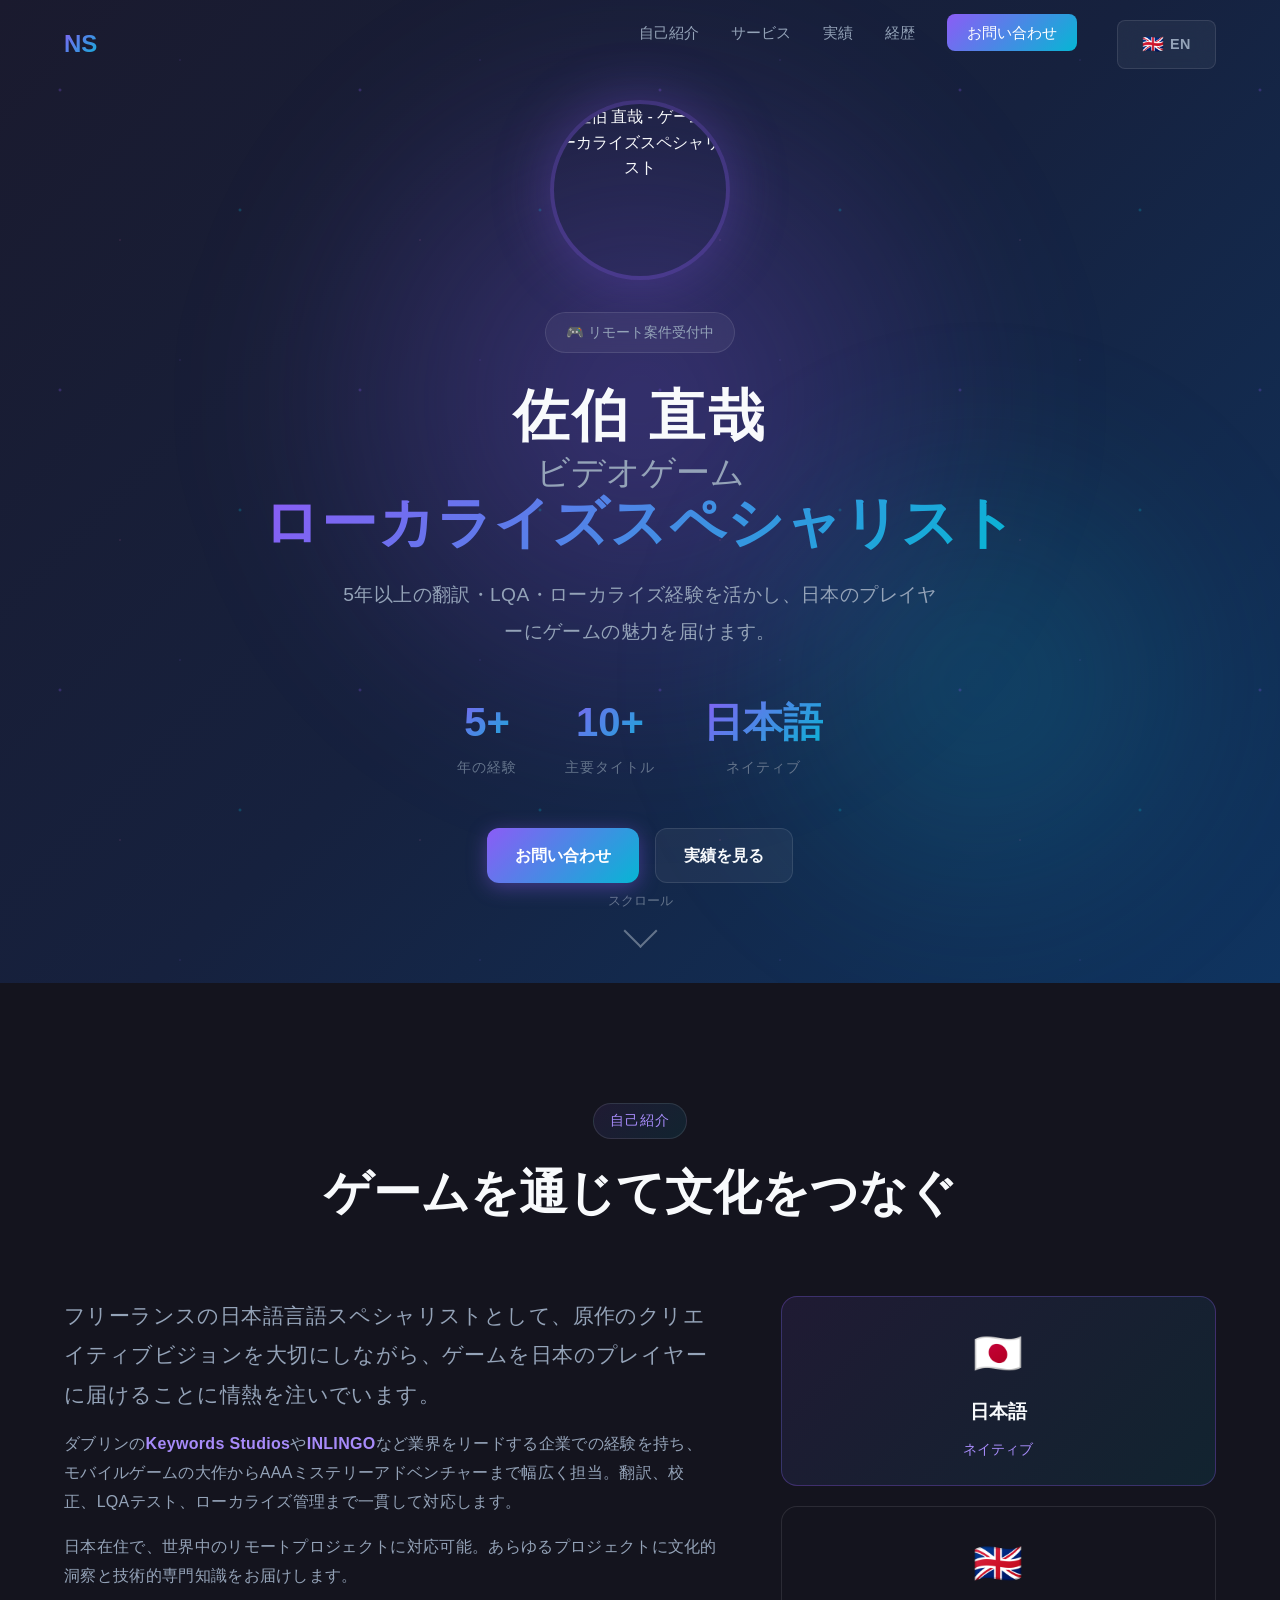
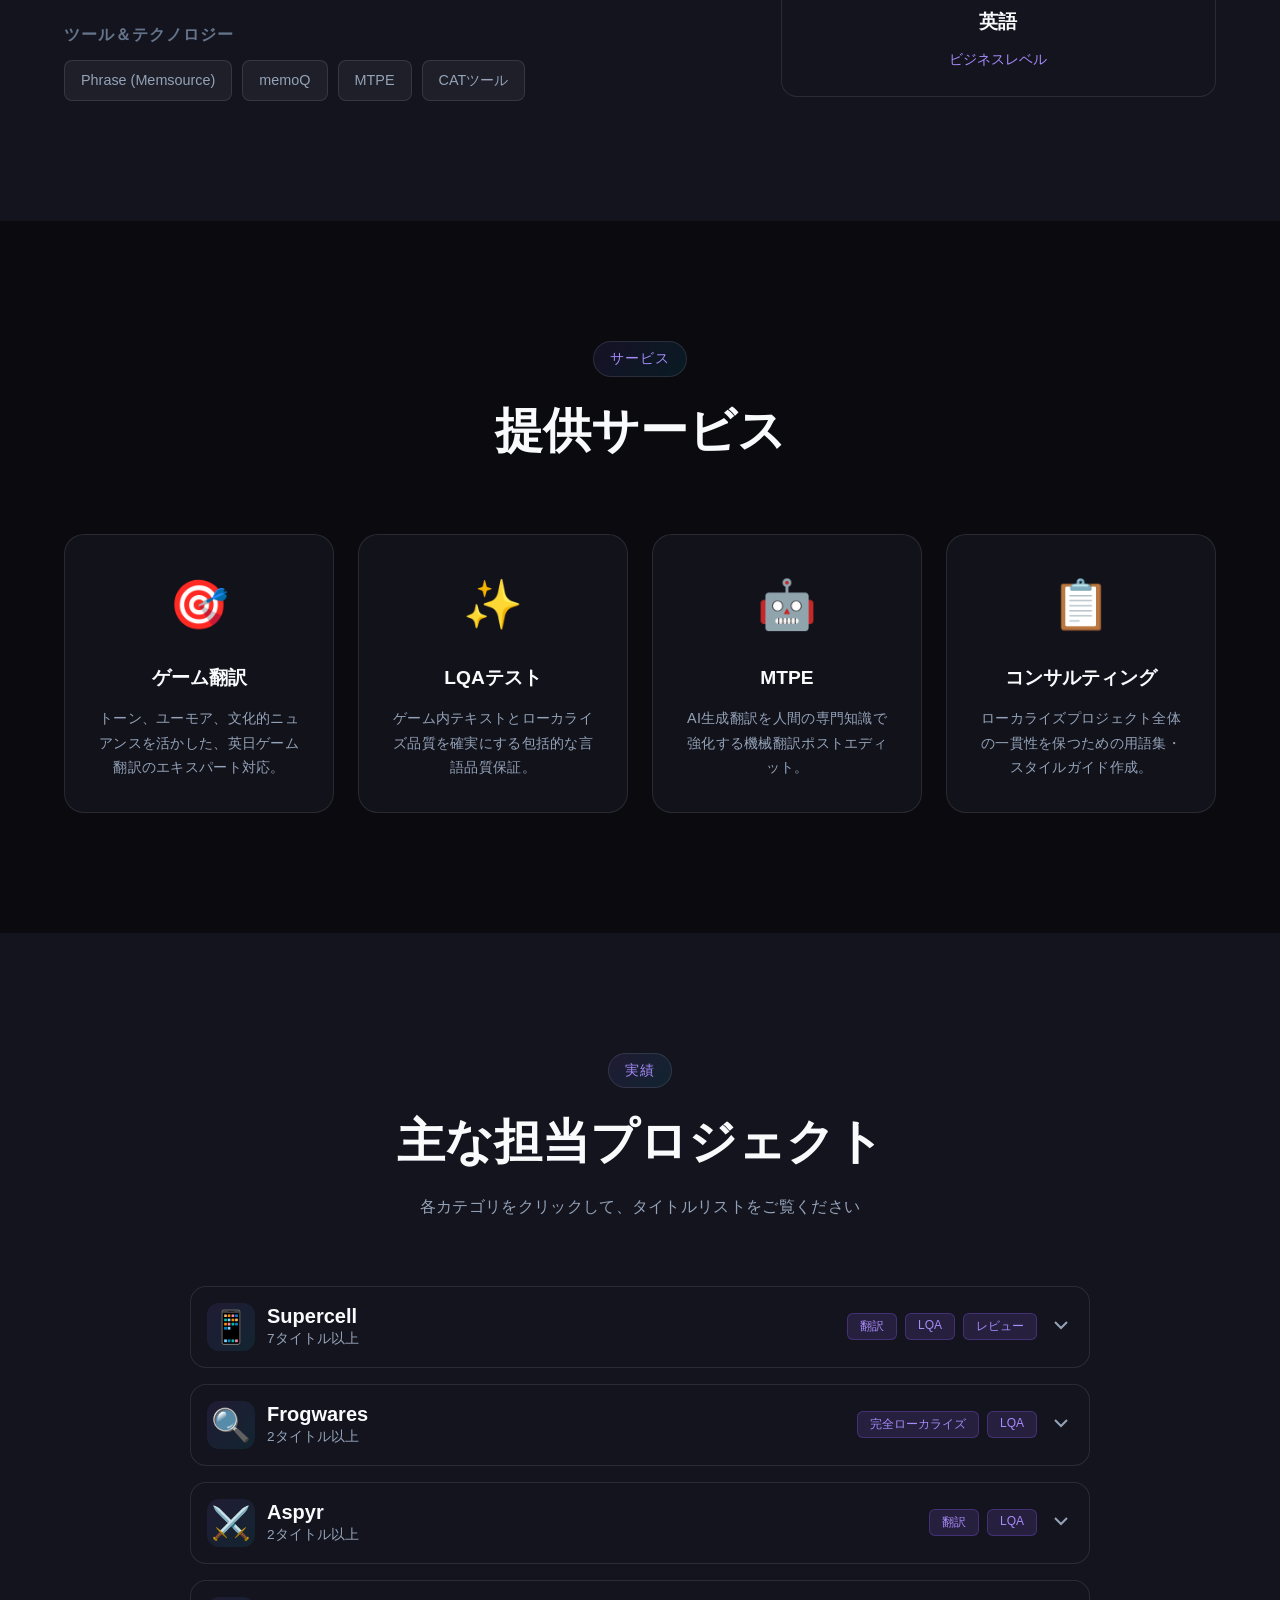
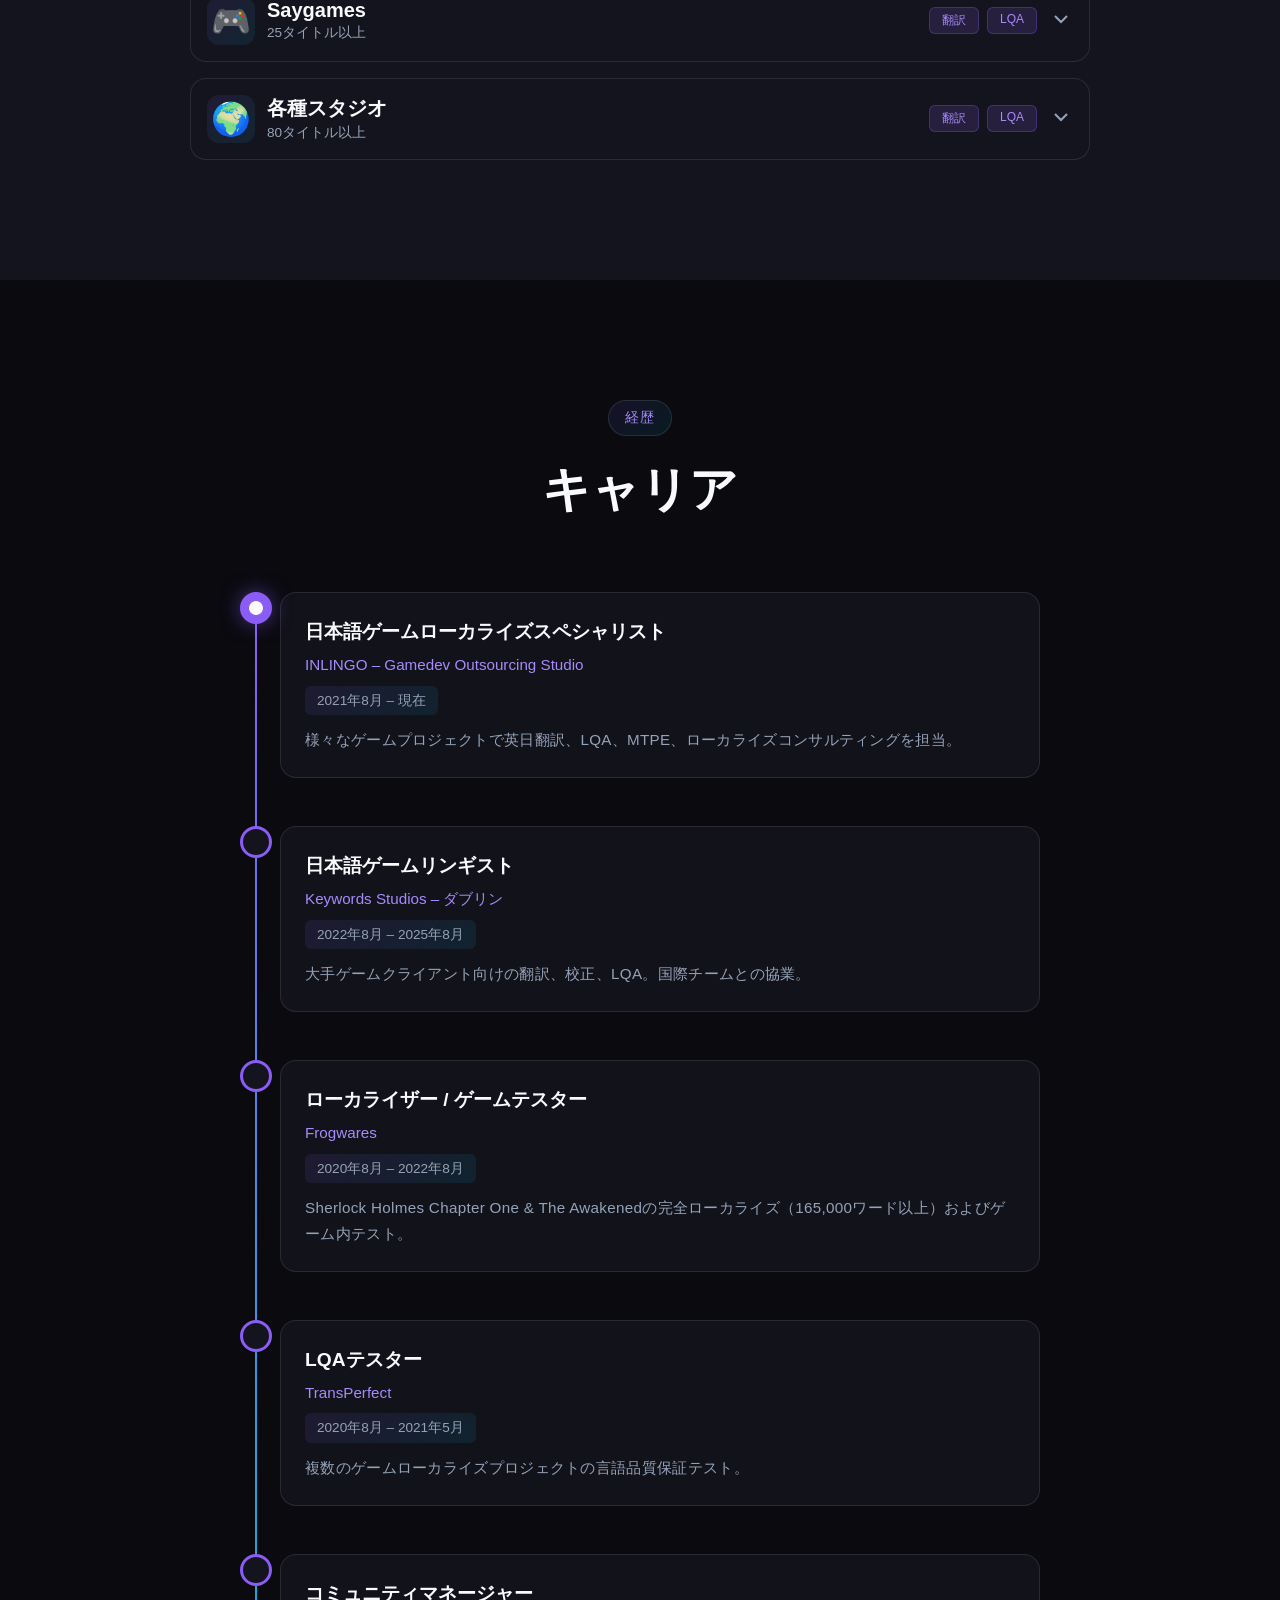
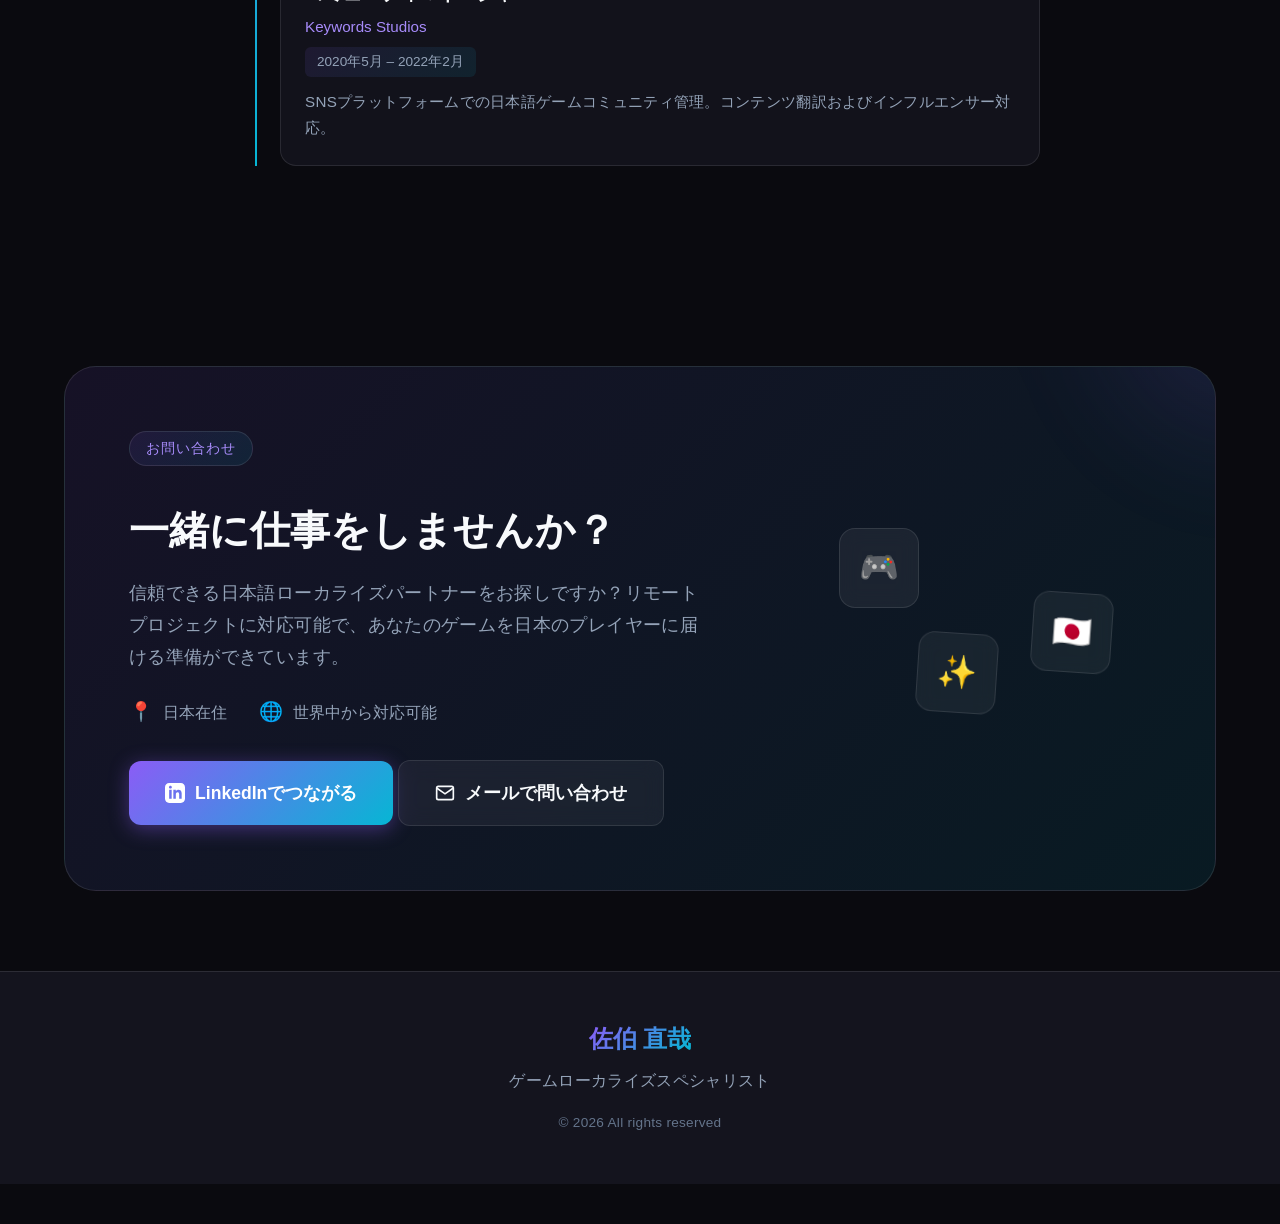
==== commit 499df6fc: "Add security hardening: CSP, SRI notes, CI scanning, SECURITY.md - Tighten CSP on both HTML pages (d" ====
--- a/ja/index.html
+++ b/ja/index.html
@@ -9,17 +9,26 @@
     <meta name="keywords" content="日本語翻訳者, ゲームローカライズ, LQA, ゲーム翻訳, フリーランス翻訳者, 英語から日本語">
     <title>佐伯直哉 | ゲーム翻訳者・ローカライズスペシャリスト</title>
 
-    <!-- Security Meta Tags -->
+    <!-- Security: Content-Security-Policy.
+         Delivered via <meta> because GitHub Pages cannot set real HTTP response headers.
+         NOTE: frame-ancestors, report-uri and sandbox are IGNORED in a meta-delivered CSP
+         (see _headers for header-based enforcement, e.g. Netlify/Cloudflare/proxy). -->
+    <meta http-equiv="Content-Security-Policy"
+        content="default-src 'self'; base-uri 'self'; object-src 'none'; script-src 'self'; style-src 'self' https://fonts.googleapis.com; font-src 'self' https://fonts.gstatic.com; img-src 'self' data:; connect-src 'self'; form-action 'self'; frame-ancestors 'none'; upgrade-insecure-requests">
+    <!-- Referrer-Policy is honoured when set via meta. -->
+    <meta name="referrer" content="strict-origin-when-cross-origin">
+    <!-- nosniff / Permissions-Policy are only fully enforced as real HTTP headers (see _headers);
+         kept here as defense-in-depth for the user agents that honour them. -->
     <meta http-equiv="X-Content-Type-Options" content="nosniff">
-    <meta http-equiv="X-Frame-Options" content="SAMEORIGIN">
-    <meta http-equiv="X-XSS-Protection" content="1; mode=block">
-    <meta name="referrer" content="strict-origin-when-cross-origin">
-    <meta http-equiv="Content-Security-Policy"
-        content="default-src 'self'; script-src 'self' 'unsafe-inline'; style-src 'self' 'unsafe-inline' https://fonts.googleapis.com; font-src 'self' https://fonts.gstatic.com; img-src 'self' data:; connect-src 'self'; frame-ancestors 'self';">
-    <meta http-equiv="Permissions-Policy" content="geolocation=(), microphone=(), camera=()">
+    <meta http-equiv="Permissions-Policy" content="geolocation=(), microphone=(), camera=(), interest-cohort=()">
 
     <link rel="preconnect" href="https://fonts.googleapis.com">
     <link rel="preconnect" href="https://fonts.gstatic.com" crossorigin>
+    <!-- Google Fonts: Subresource Integrity (SRI) is intentionally NOT applied here.
+         The css2 endpoint returns UA-specific CSS (see its `Vary` header), so any fixed
+         sha384 hash would break rendering on browsers that receive a different response.
+         The response is locked to https://fonts.googleapis.com by the CSP style-src above.
+         To gain SRI + drop the third party entirely, self-host the fonts (see SECURITY.md). -->
     <link
         href="https://fonts.googleapis.com/css2?family=Inter:wght@300;400;500;600&family=Outfit:wght@400;500;600;700&family=Noto+Sans+JP:wght@300;400;500;600;700&display=swap"
         rel="stylesheet">
--- a/index.css
+++ b/index.css
@@ -1036,6 +1036,19 @@
     }
 }
 
+/* Applied to .hero-highlight via index.js (kept here so the CSP needs no inline styles) */
+@keyframes pulse {
+
+    0%,
+    100% {
+        opacity: 1;
+    }
+
+    50% {
+        opacity: 0.8;
+    }
+}
+
 /* ===== Footer ===== */
 .footer {
     background: var(--color-surface);
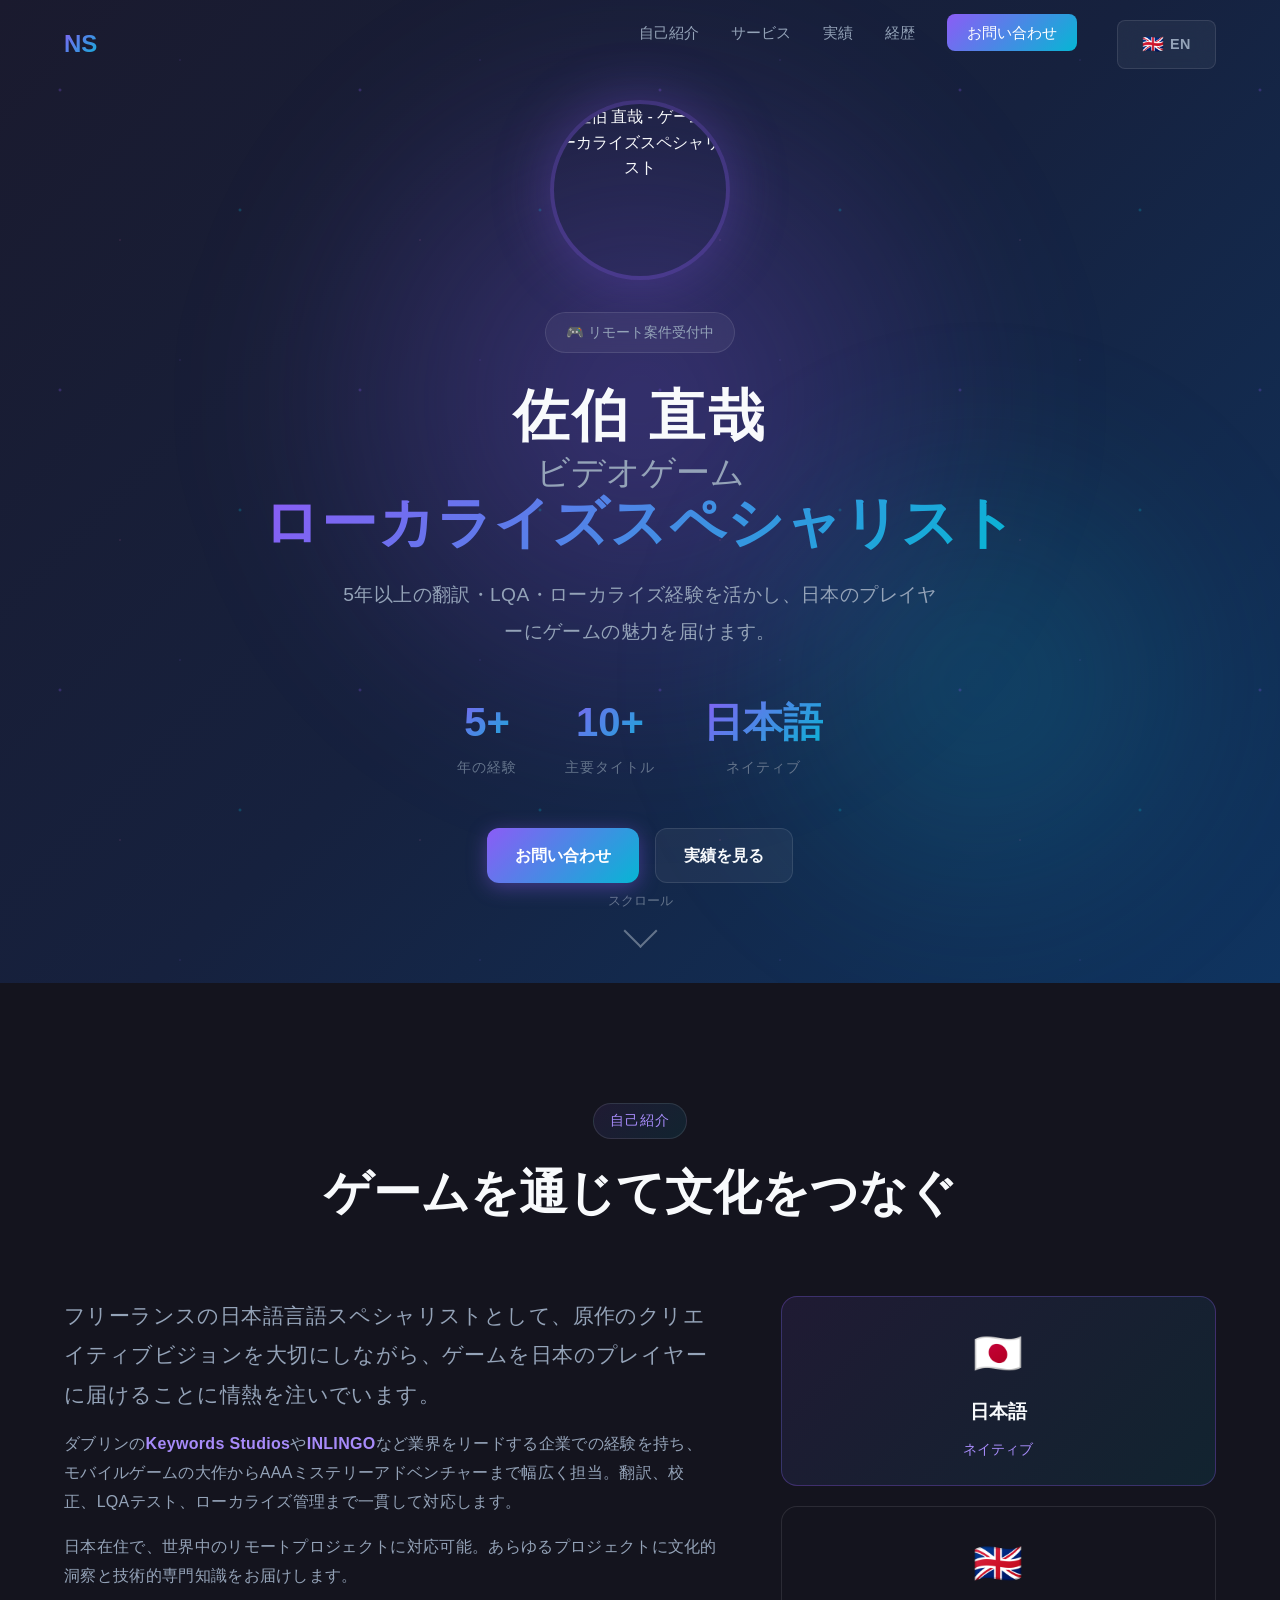
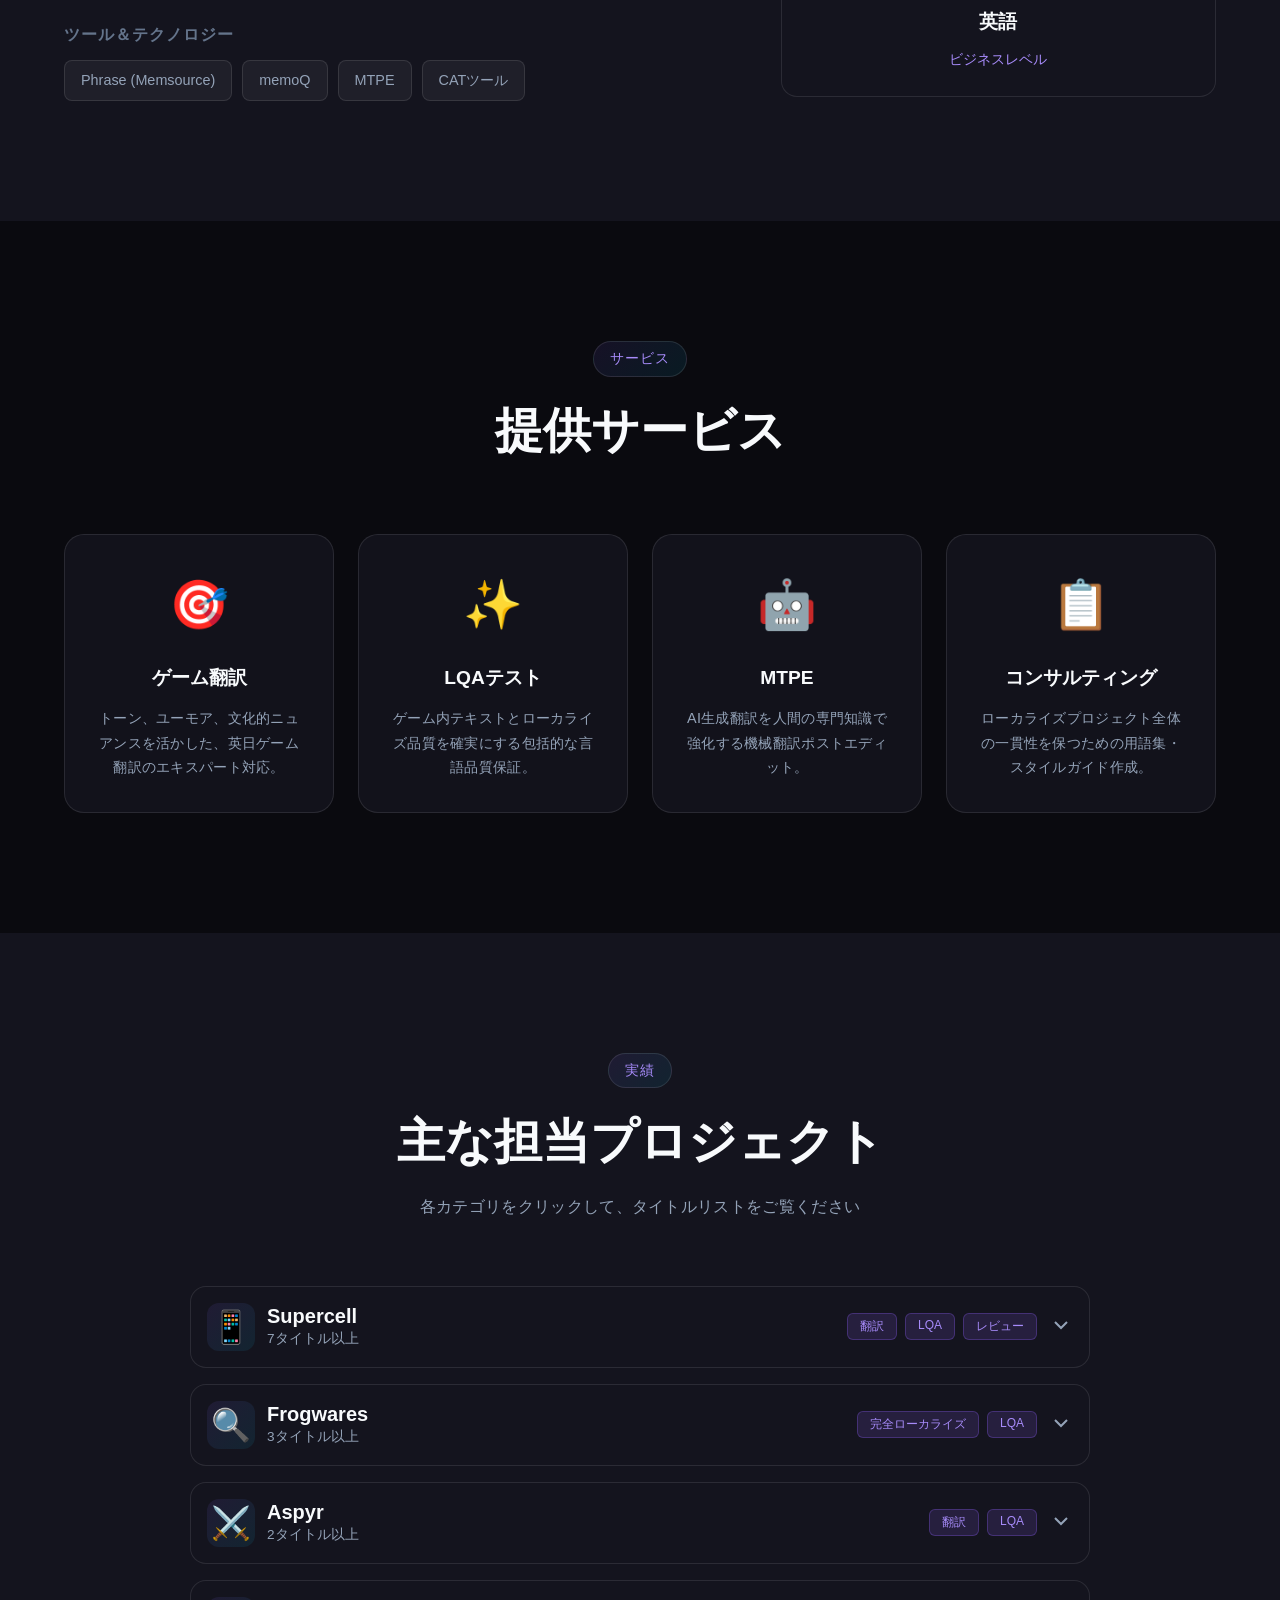
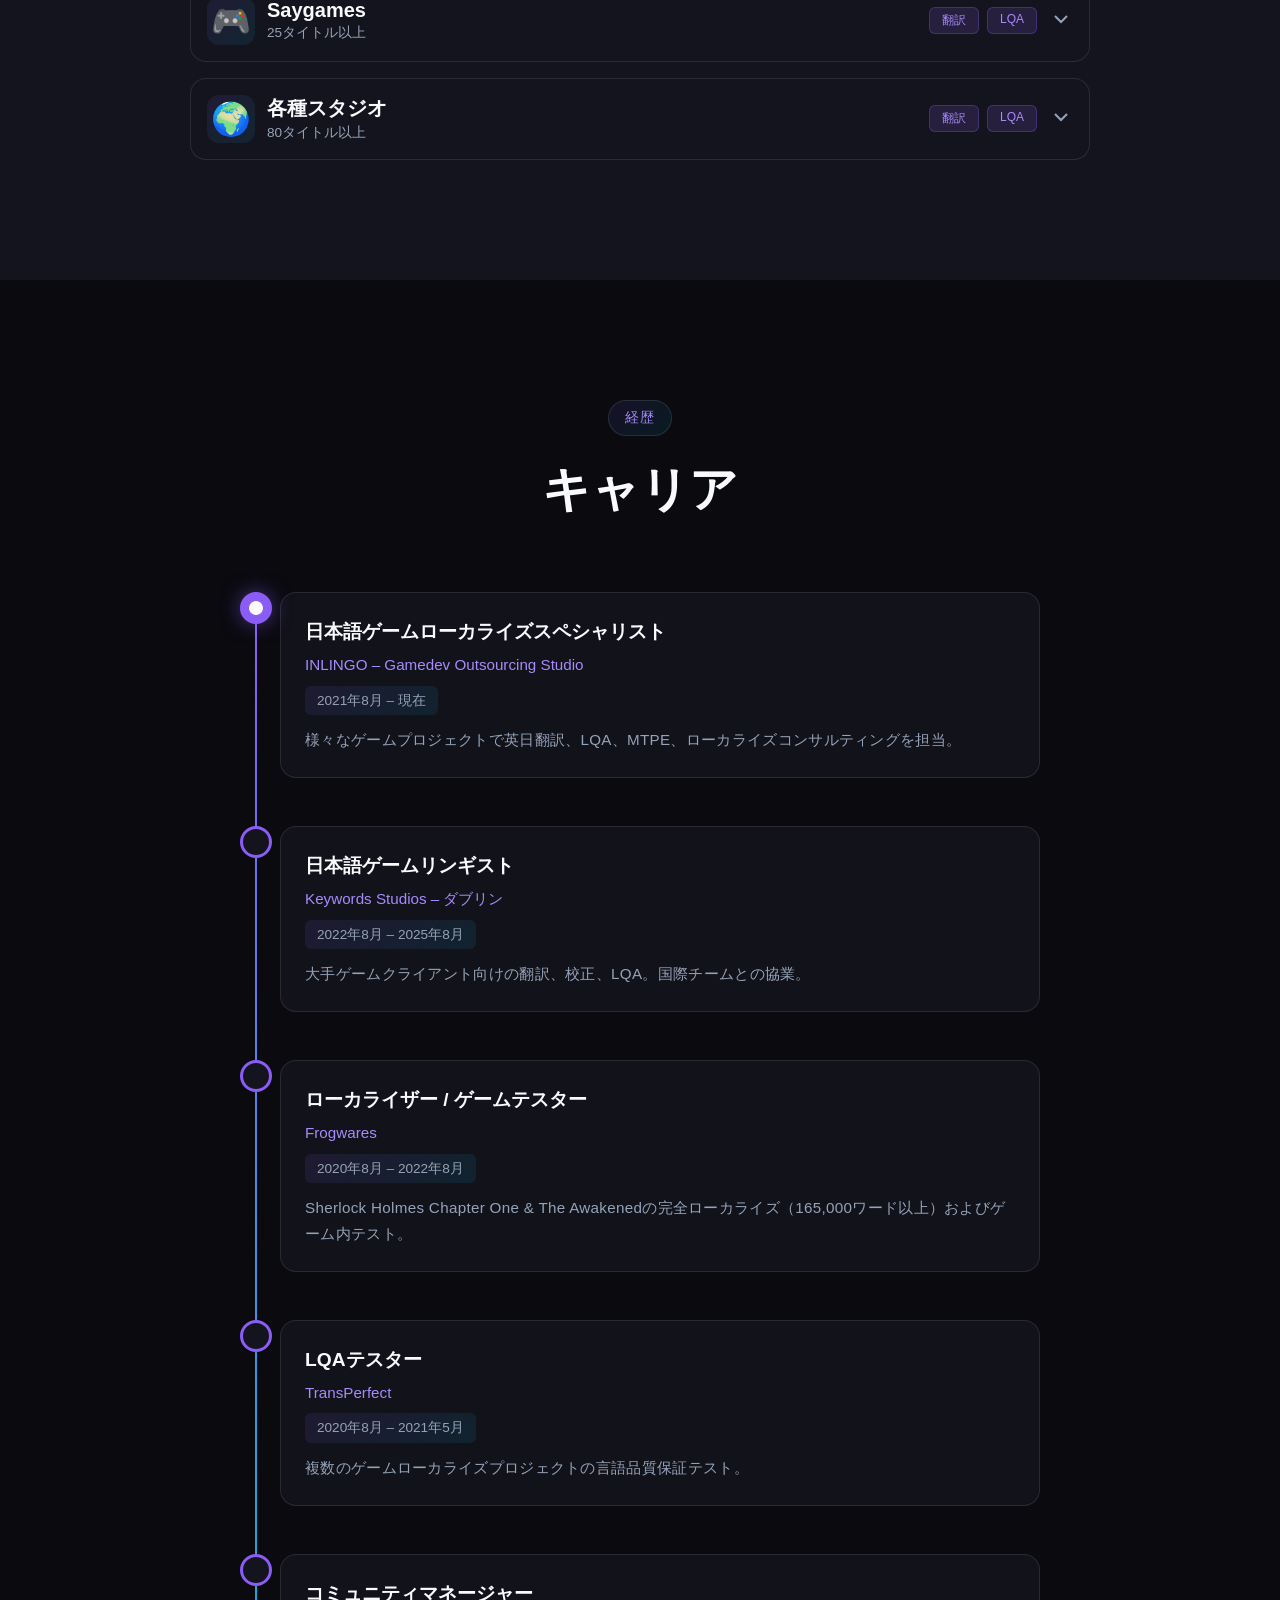
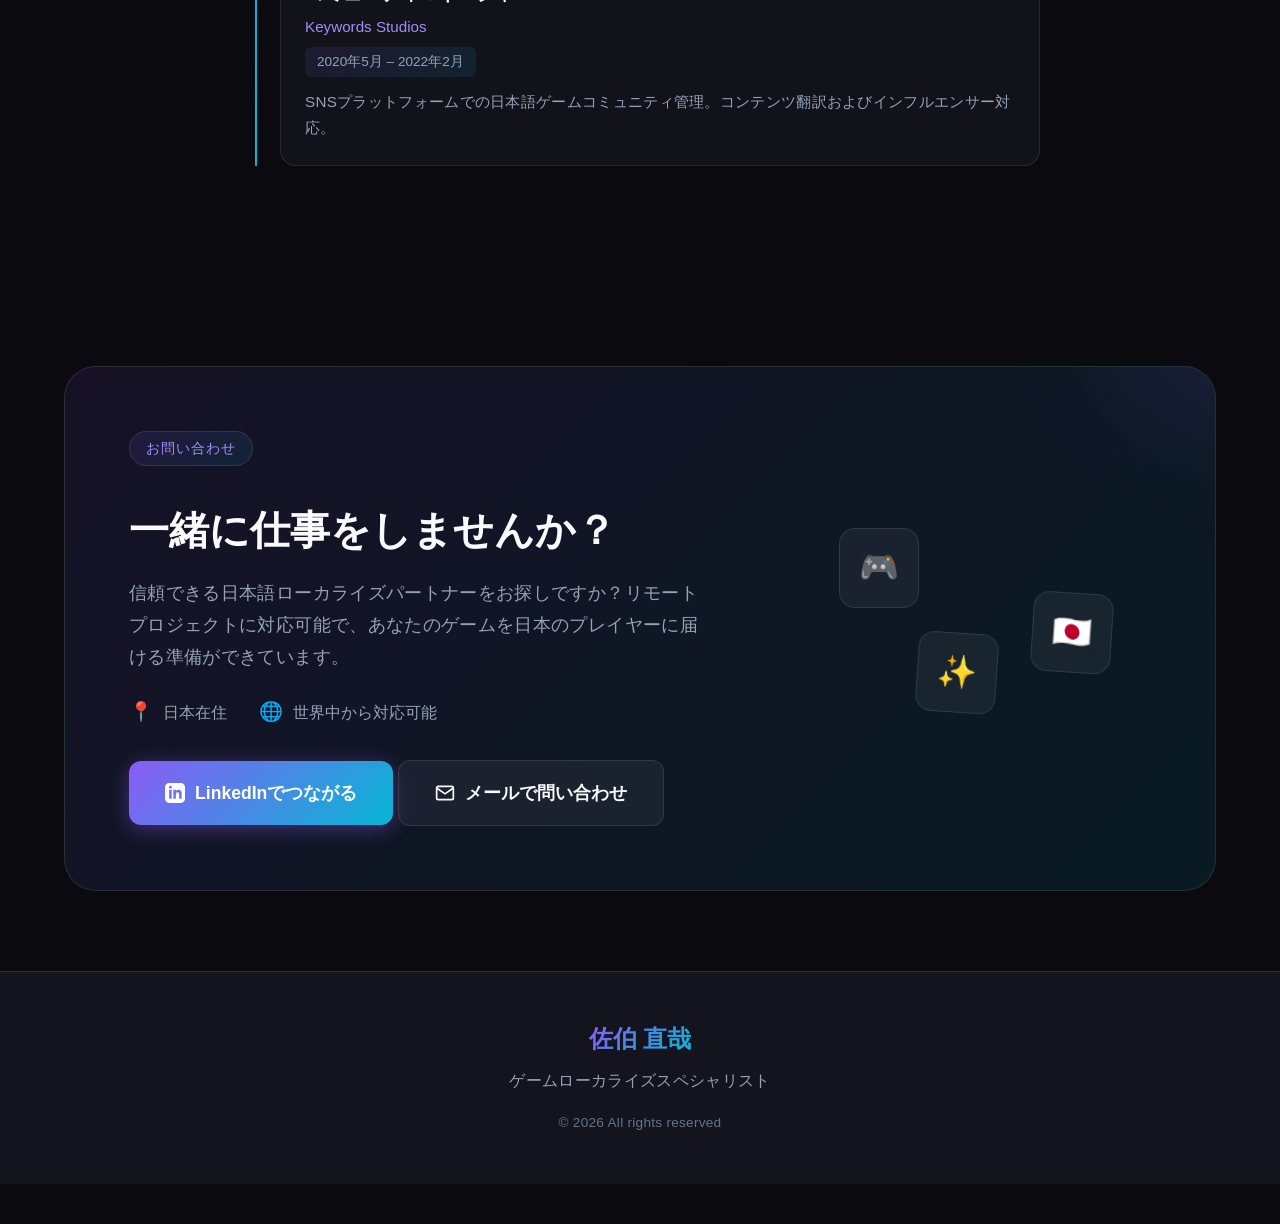
==== commit 11a78fd2: "Add The Sinking City 2 to Frogwares portfolio entries - Added a new game-list entry for 'The Sinking" ====
--- a/ja/index.html
+++ b/ja/index.html
@@ -235,7 +235,7 @@
                         <div class="accordion-icon">🔍</div>
                         <div class="accordion-title">
                             <h3>Frogwares</h3>
-                            <span class="accordion-count">2タイトル以上</span>
+                            <span class="accordion-count">3タイトル以上</span>
                         </div>
                         <div class="accordion-tags">
                             <span>完全ローカライズ</span>
@@ -254,6 +254,8 @@
                                     (165,000ワード以上)</span></li>
                             <li><span class="game-name">シャーロック・ホームズ The Awakened</span><span
                                     class="game-type">AAAアドベンチャー</span></li>
+                            <li><span class="game-name">The Sinking City 2 ～シンキング シティ 2～</span><span
+                                    class="game-type">AAAアドベンチャー（未定）</span></li>
                         </ul>
                     </div>
                 </div>
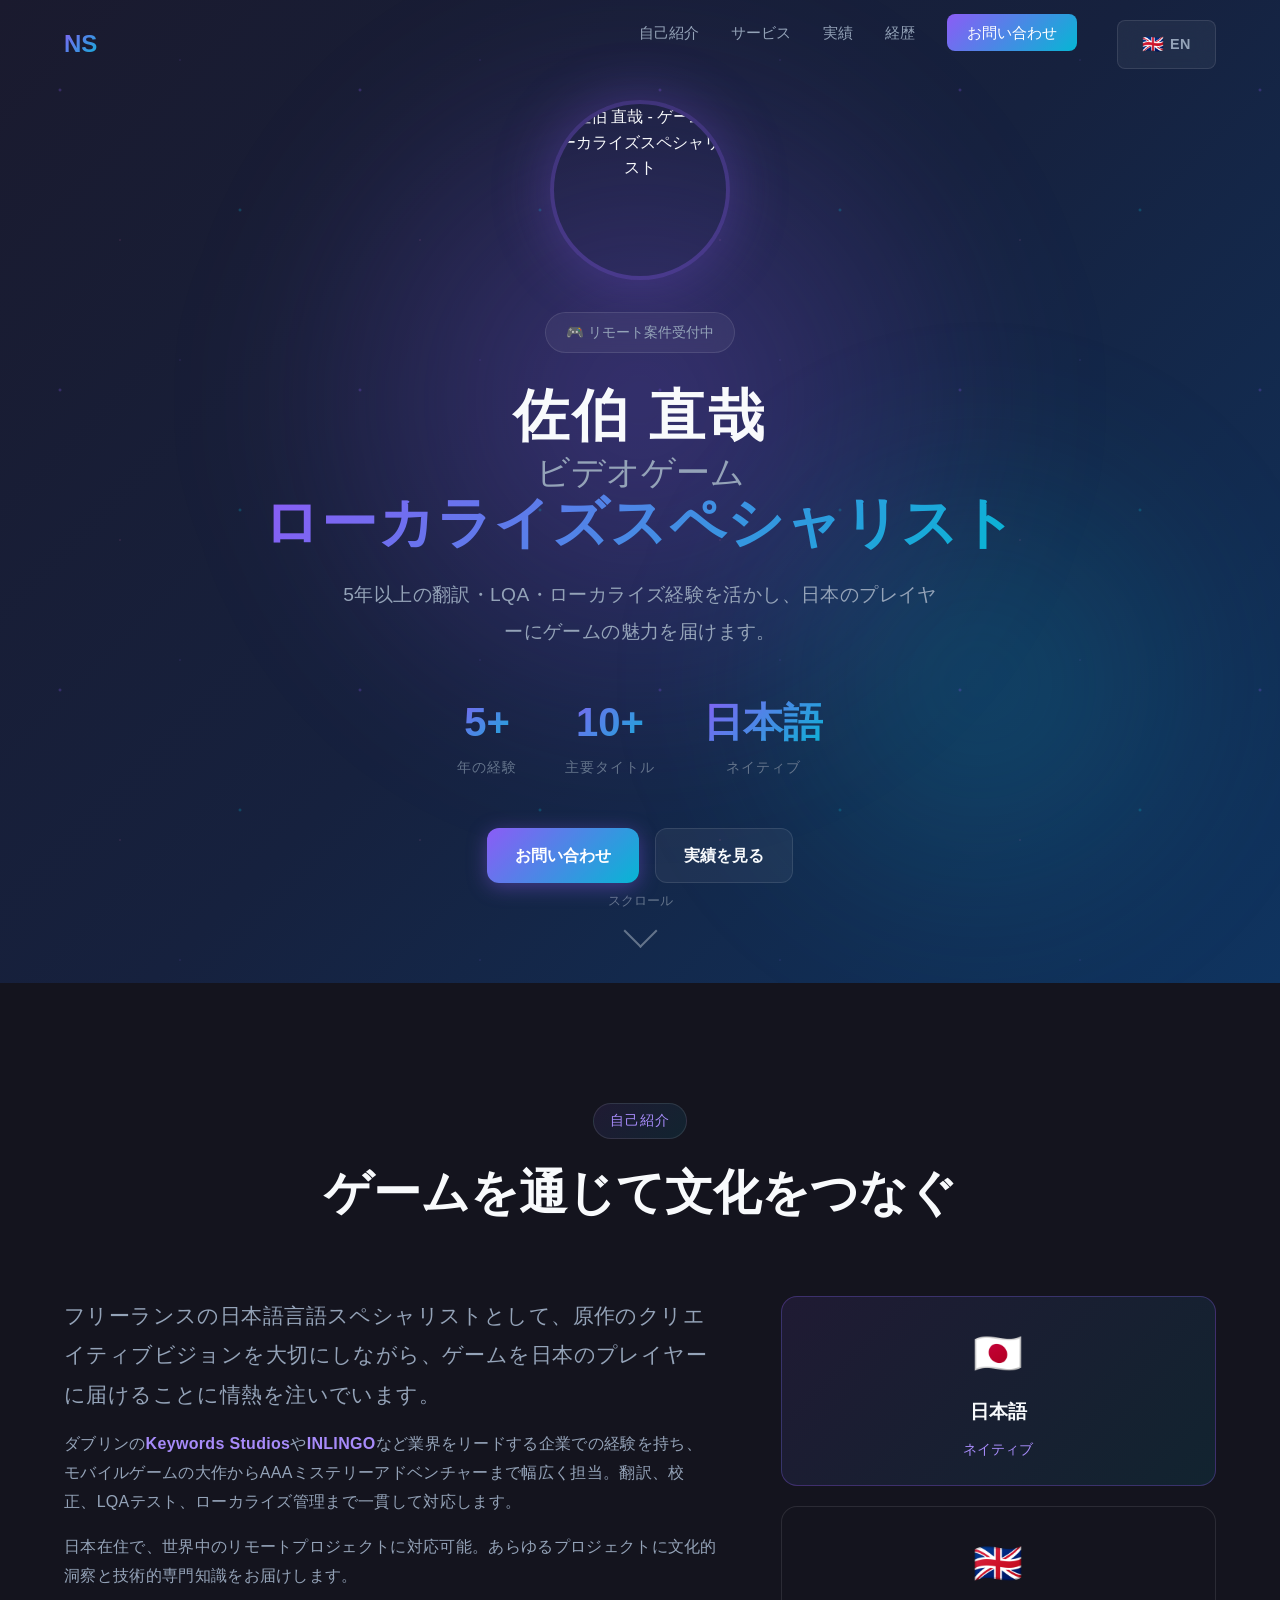
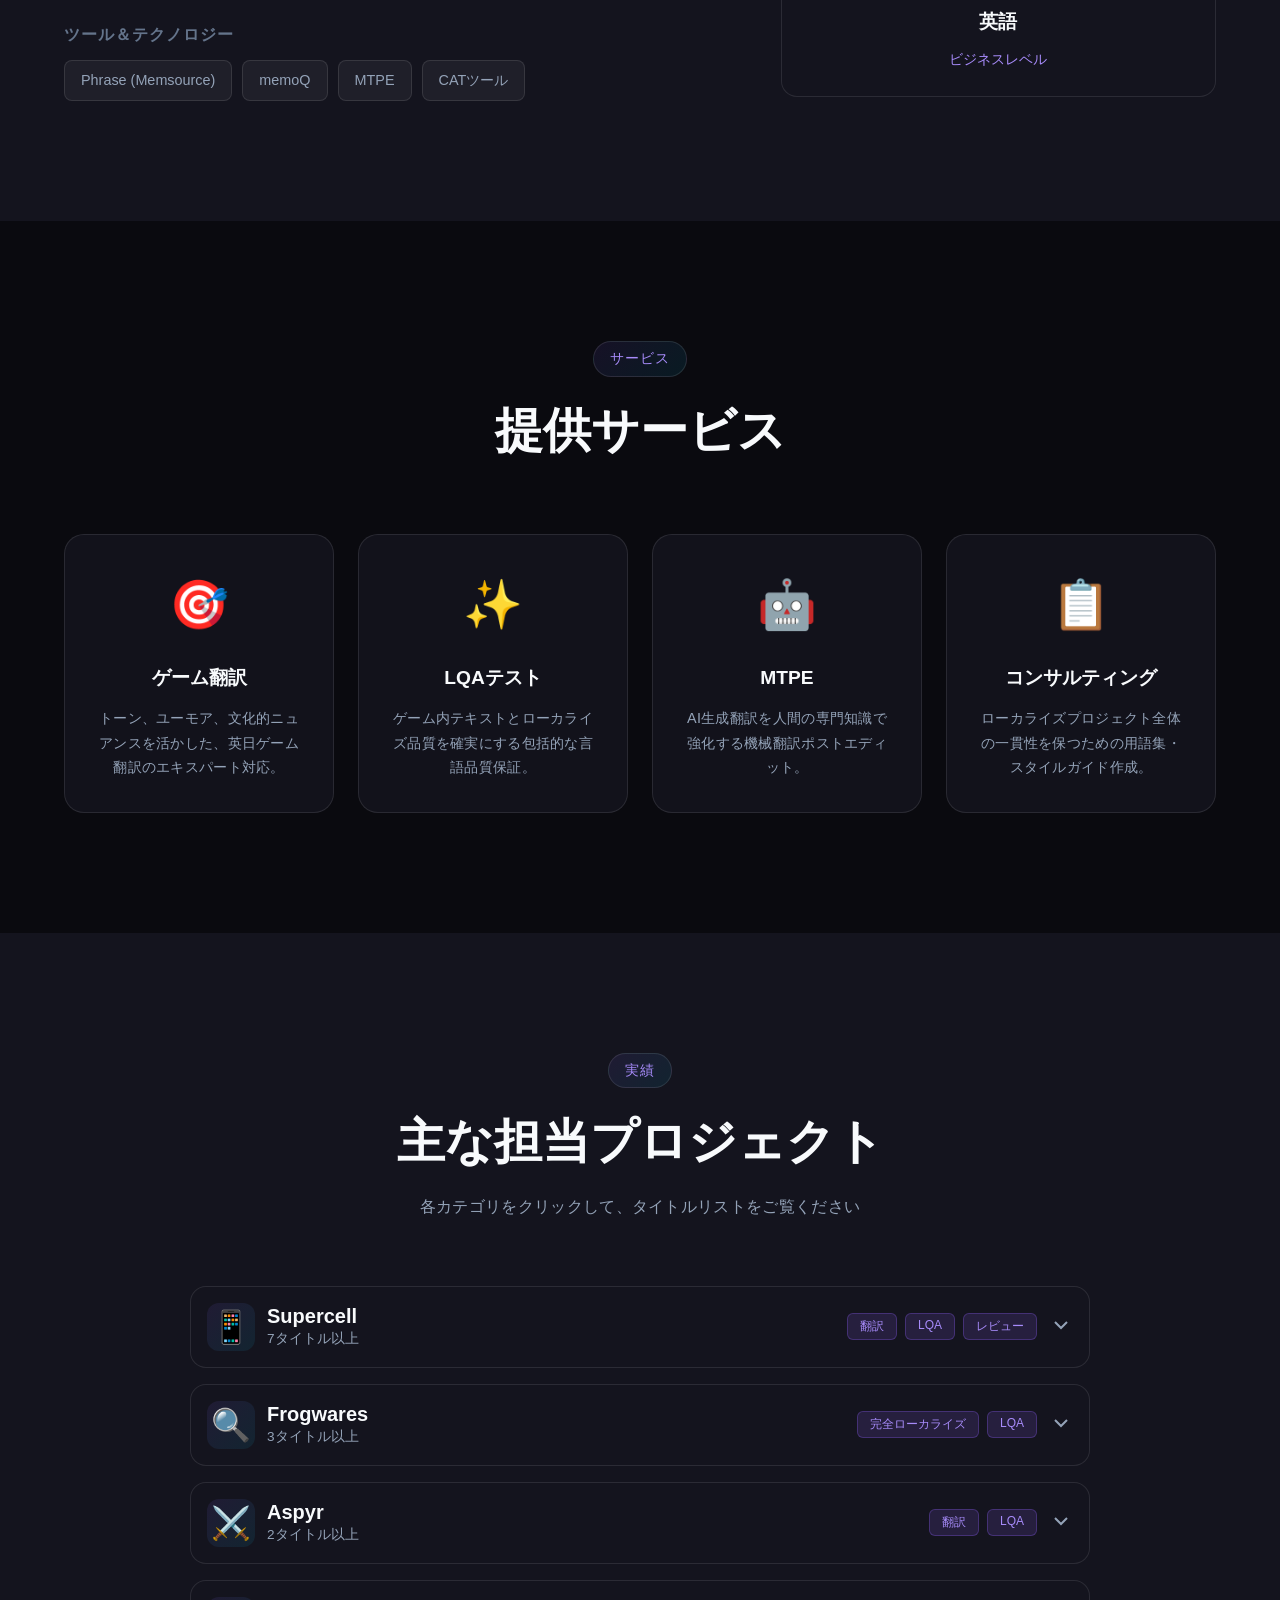
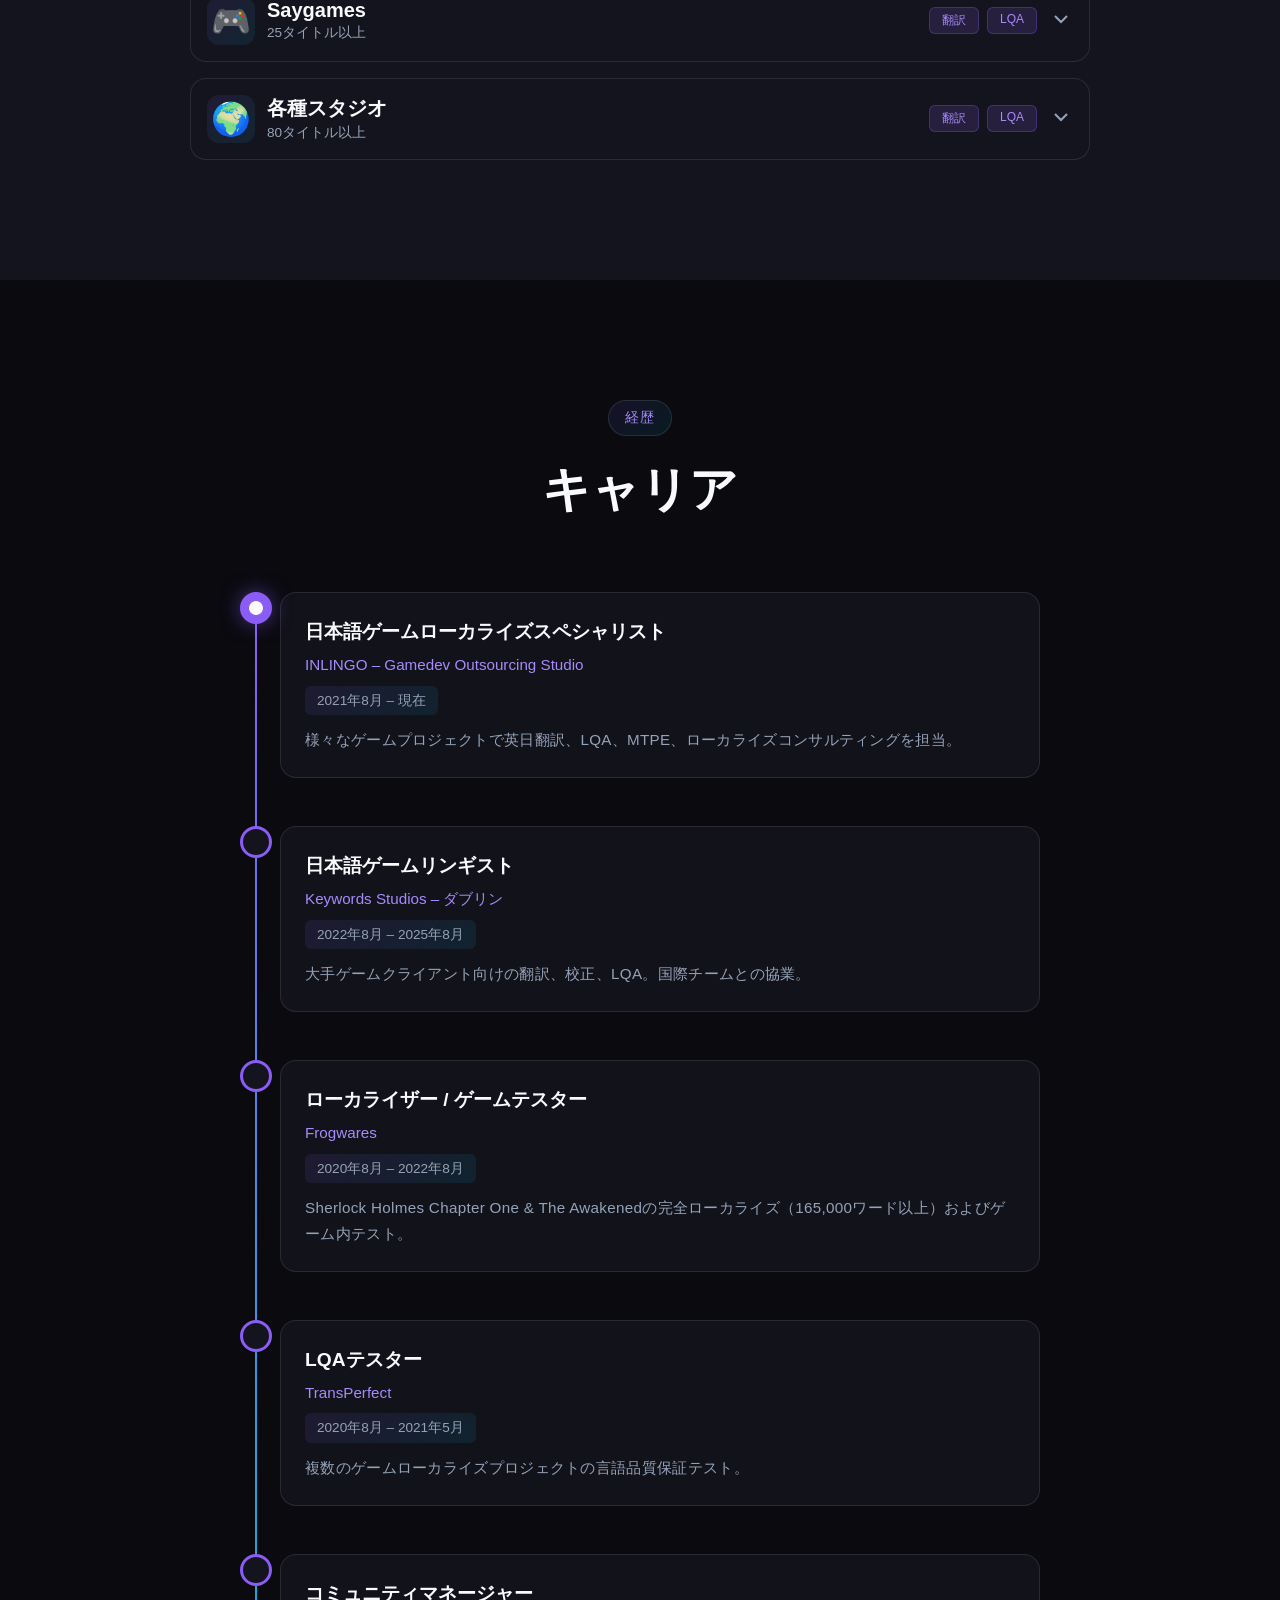
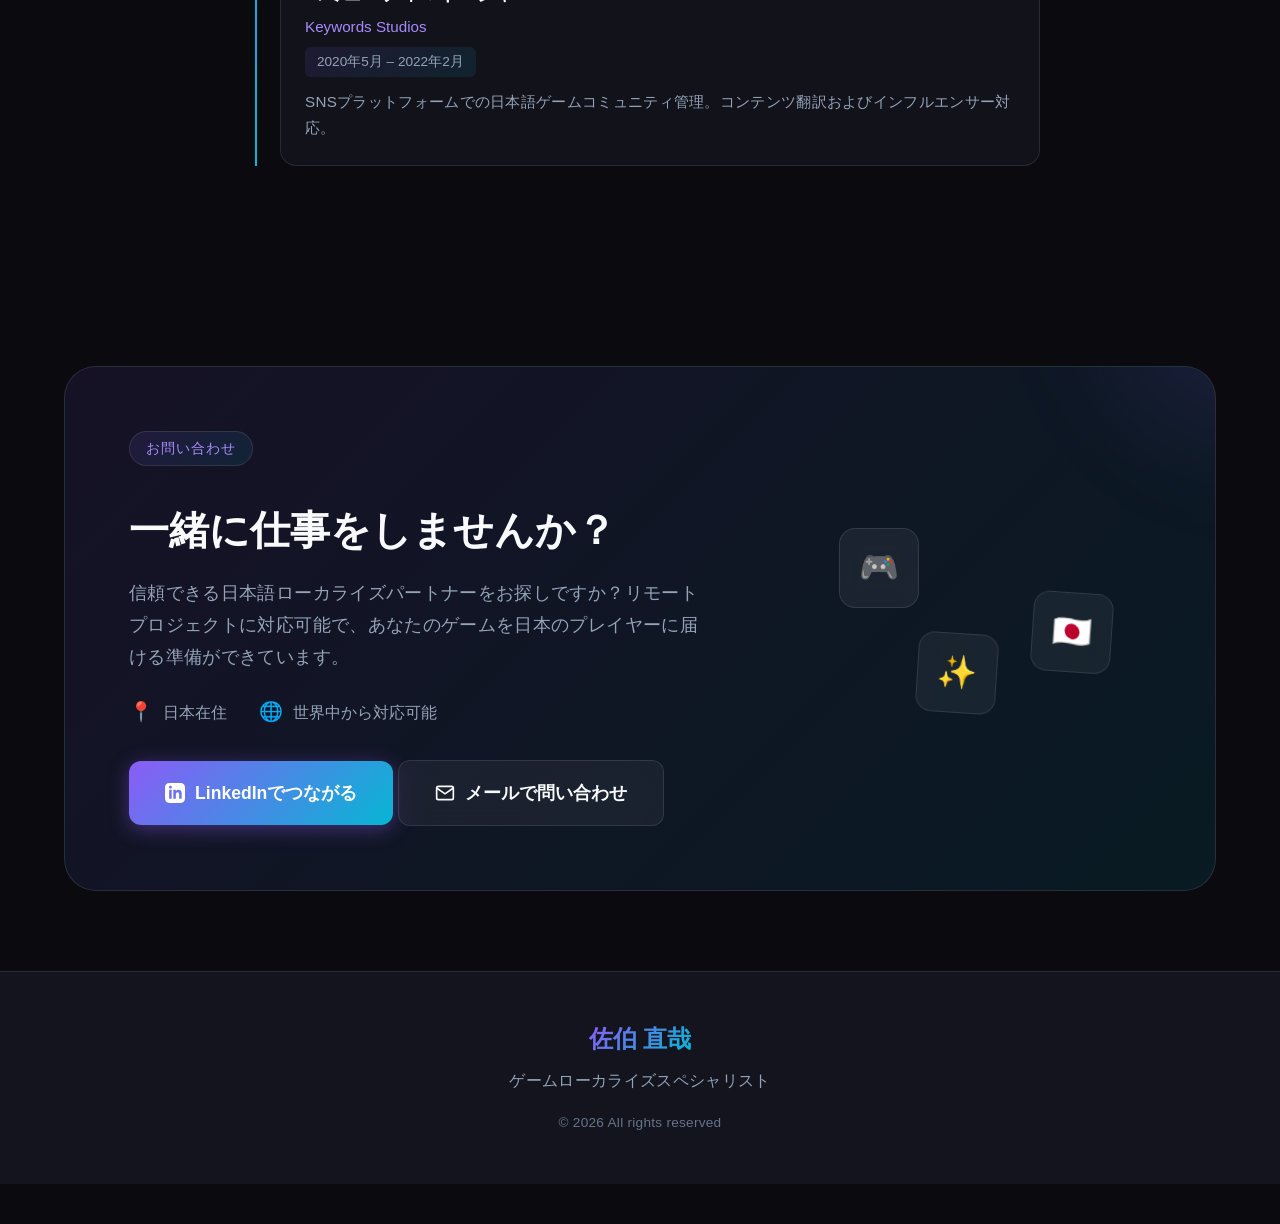
==== commit cd7f0d25: "Remove TBD placeholder from The Sinking City 2 game type Align with sibling Frogwares entries which " ====
--- a/ja/index.html
+++ b/ja/index.html
@@ -255,7 +255,7 @@
                             <li><span class="game-name">シャーロック・ホームズ The Awakened</span><span
                                     class="game-type">AAAアドベンチャー</span></li>
                             <li><span class="game-name">The Sinking City 2 ～シンキング シティ 2～</span><span
-                                    class="game-type">AAAアドベンチャー（未定）</span></li>
+                                    class="game-type">AAAアドベンチャー</span></li>
                         </ul>
                     </div>
                 </div>
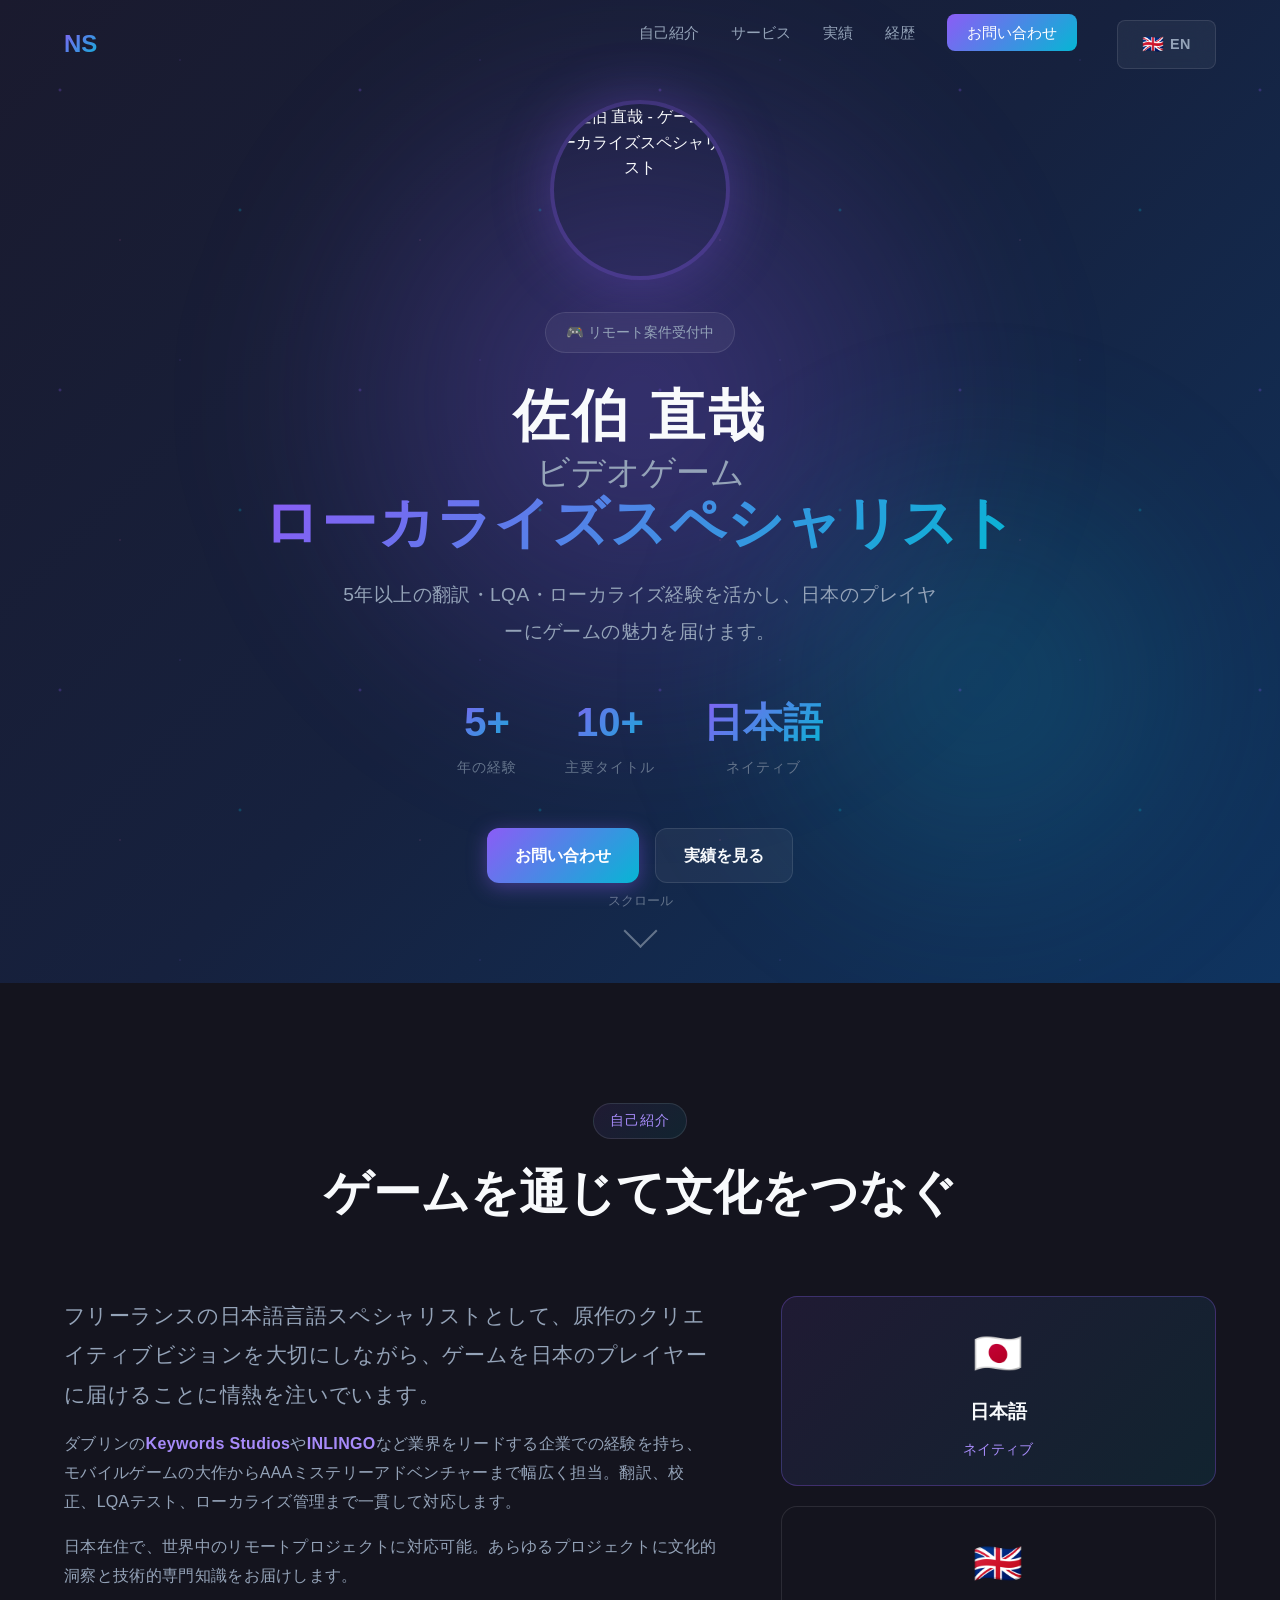
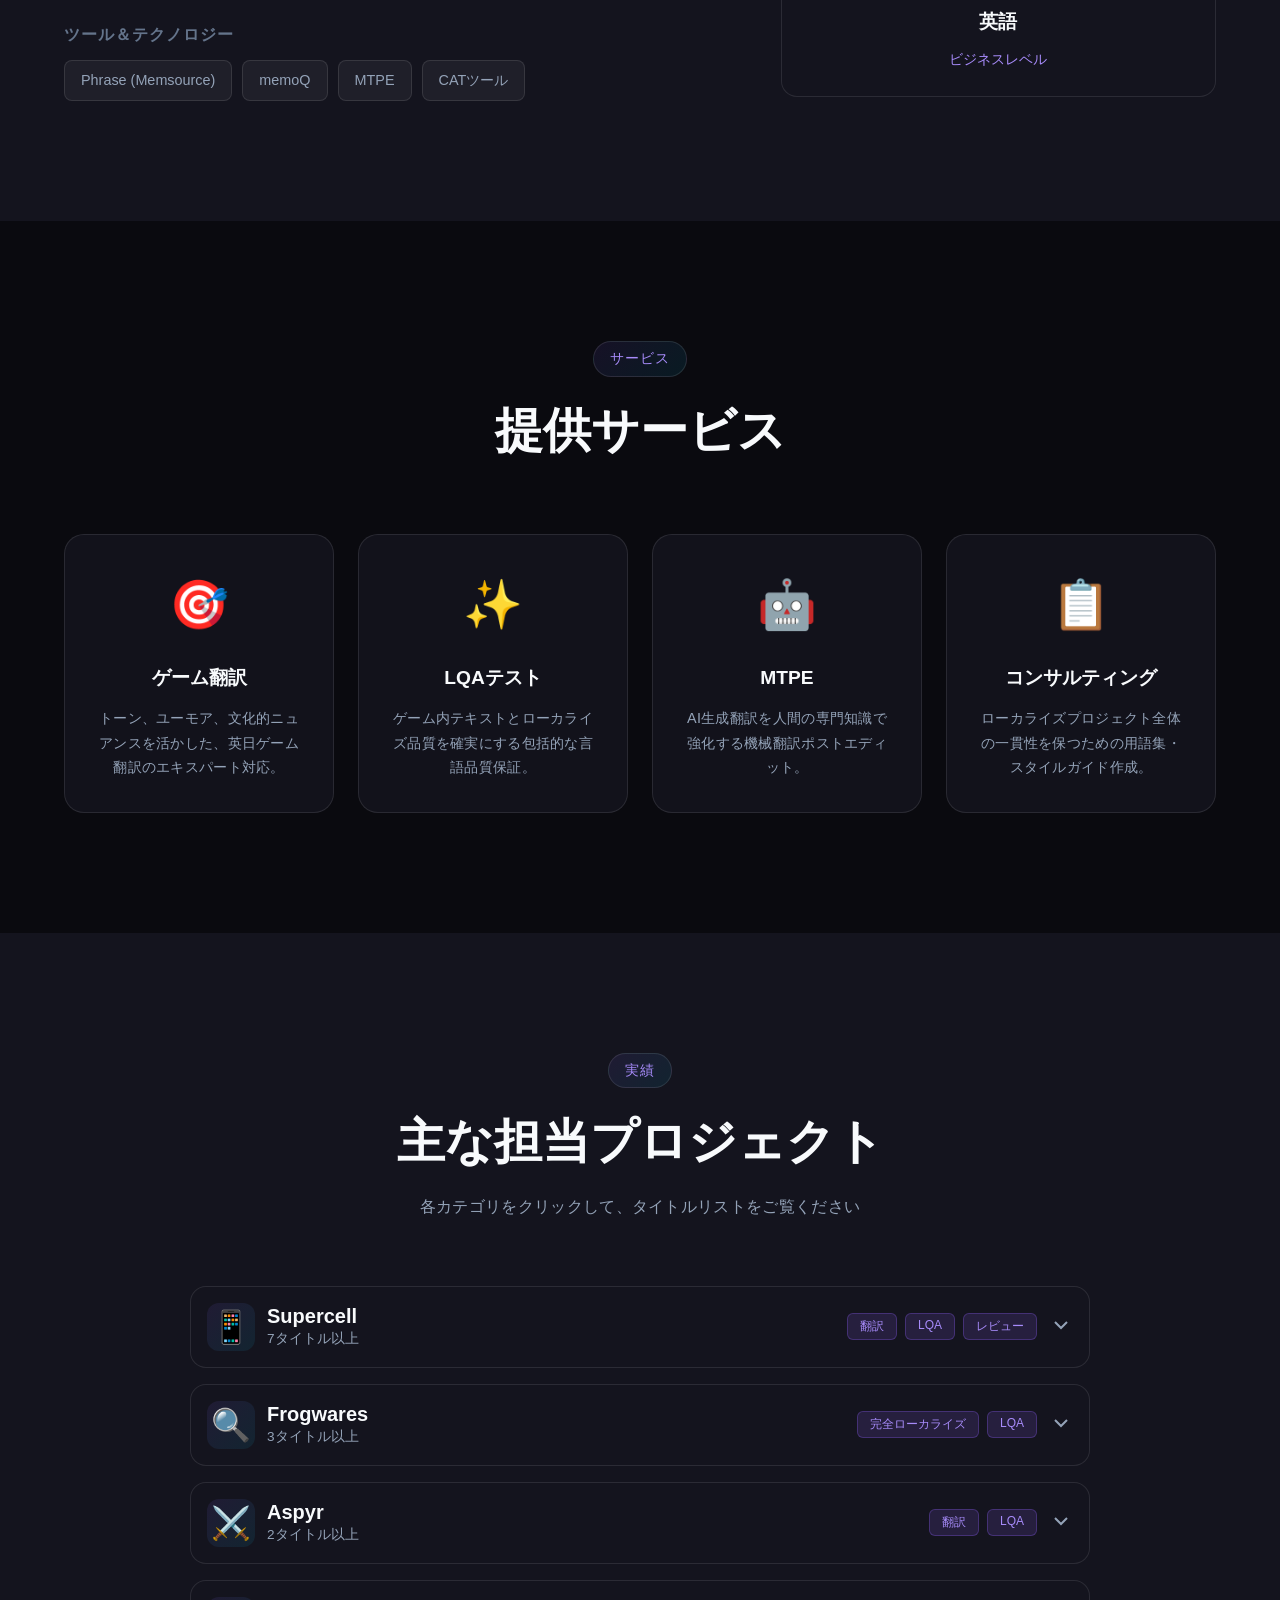
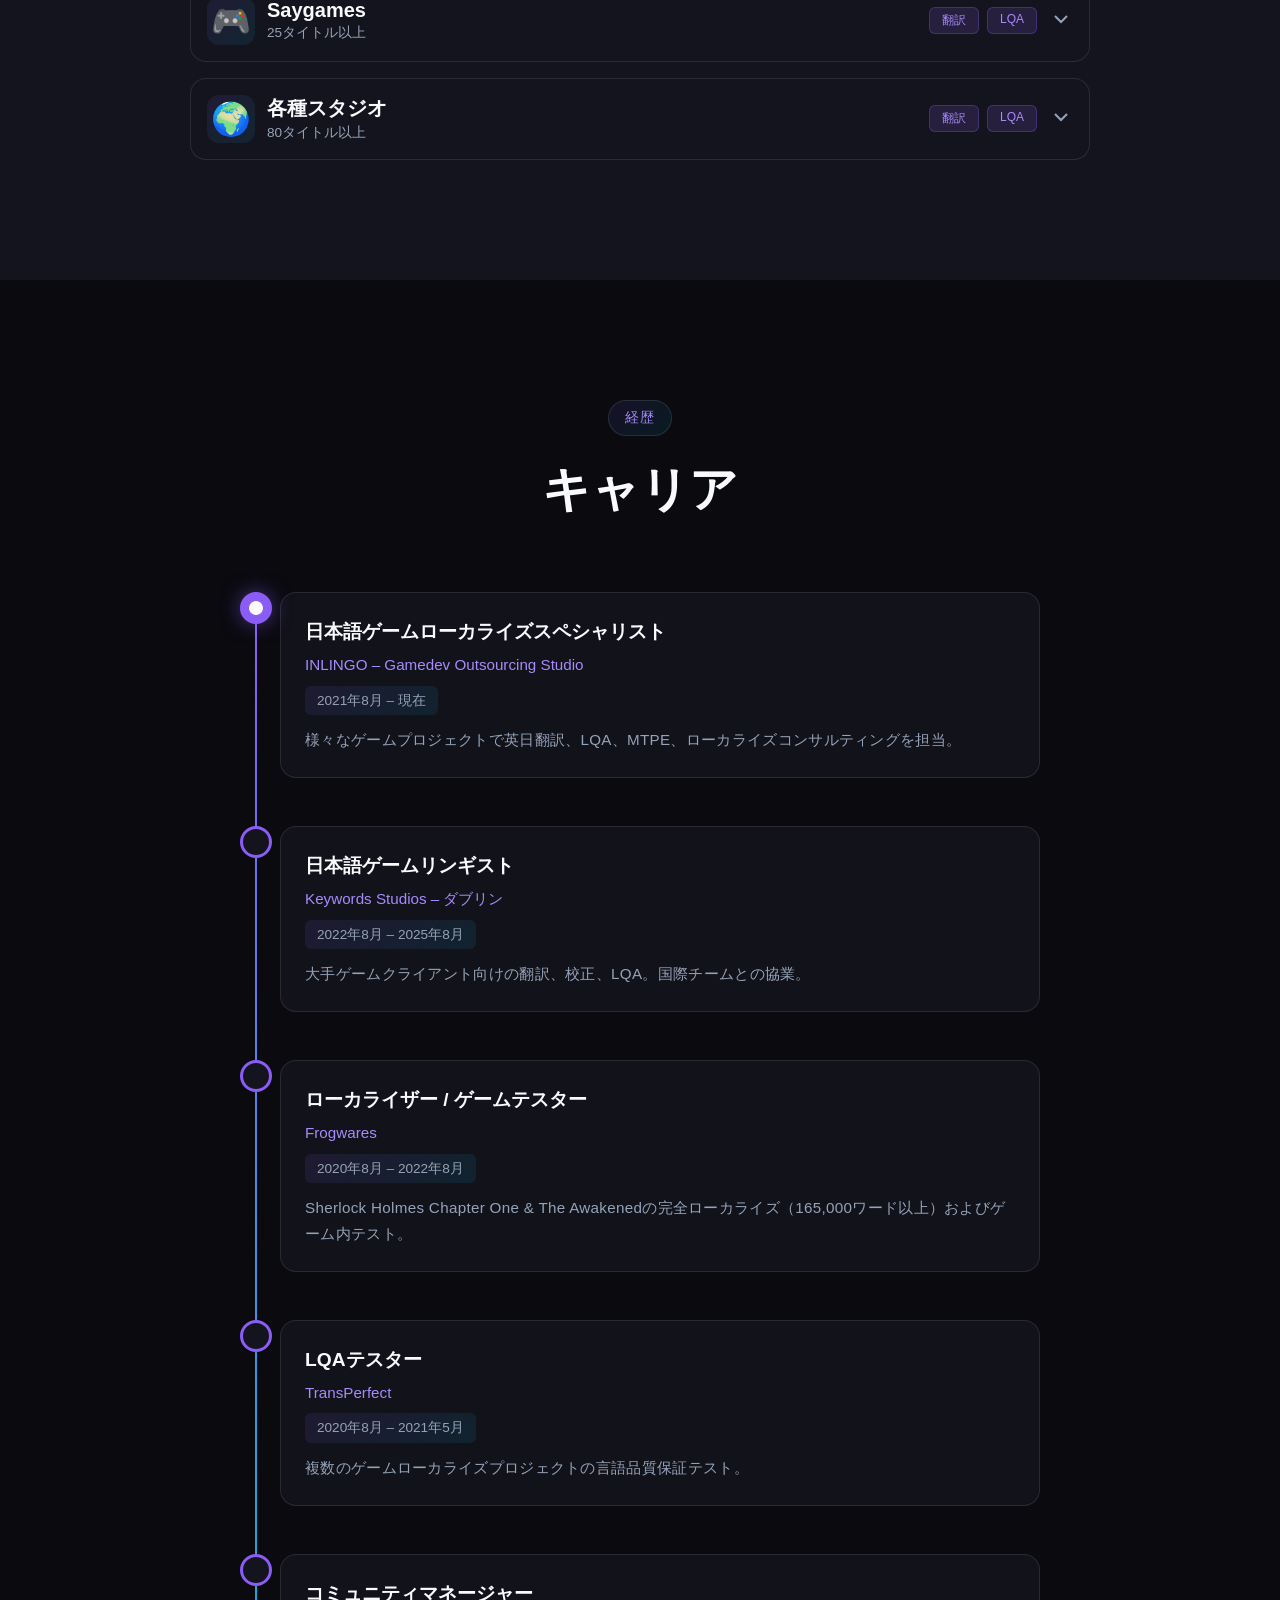
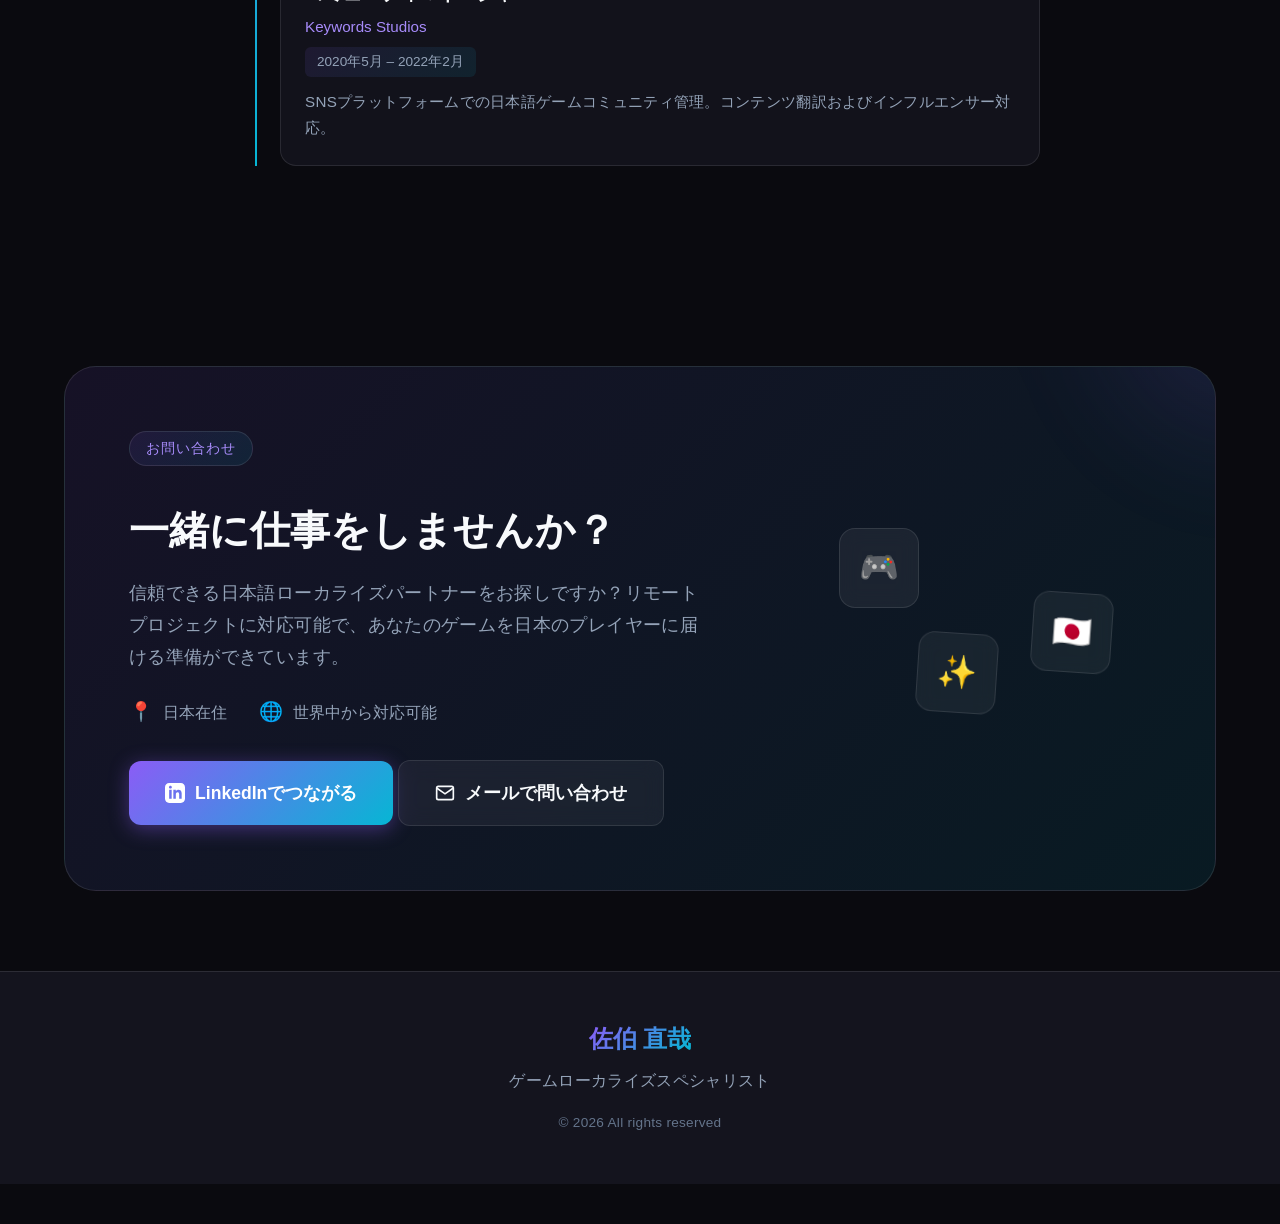
==== commit b55c94cc: "Add word count for The Sinking City 2 Adds 45,000+ words / 45,000ワード以上 to the Frogwares entry, match" ====
--- a/ja/index.html
+++ b/ja/index.html
@@ -255,7 +255,8 @@
                             <li><span class="game-name">シャーロック・ホームズ The Awakened</span><span
                                     class="game-type">AAAアドベンチャー</span></li>
                             <li><span class="game-name">The Sinking City 2 ～シンキング シティ 2～</span><span
-                                    class="game-type">AAAアドベンチャー</span></li>
+                                    class="game-type">AAAアドベンチャー
+                                    (45,000ワード以上)</span></li>
                         </ul>
                     </div>
                 </div>
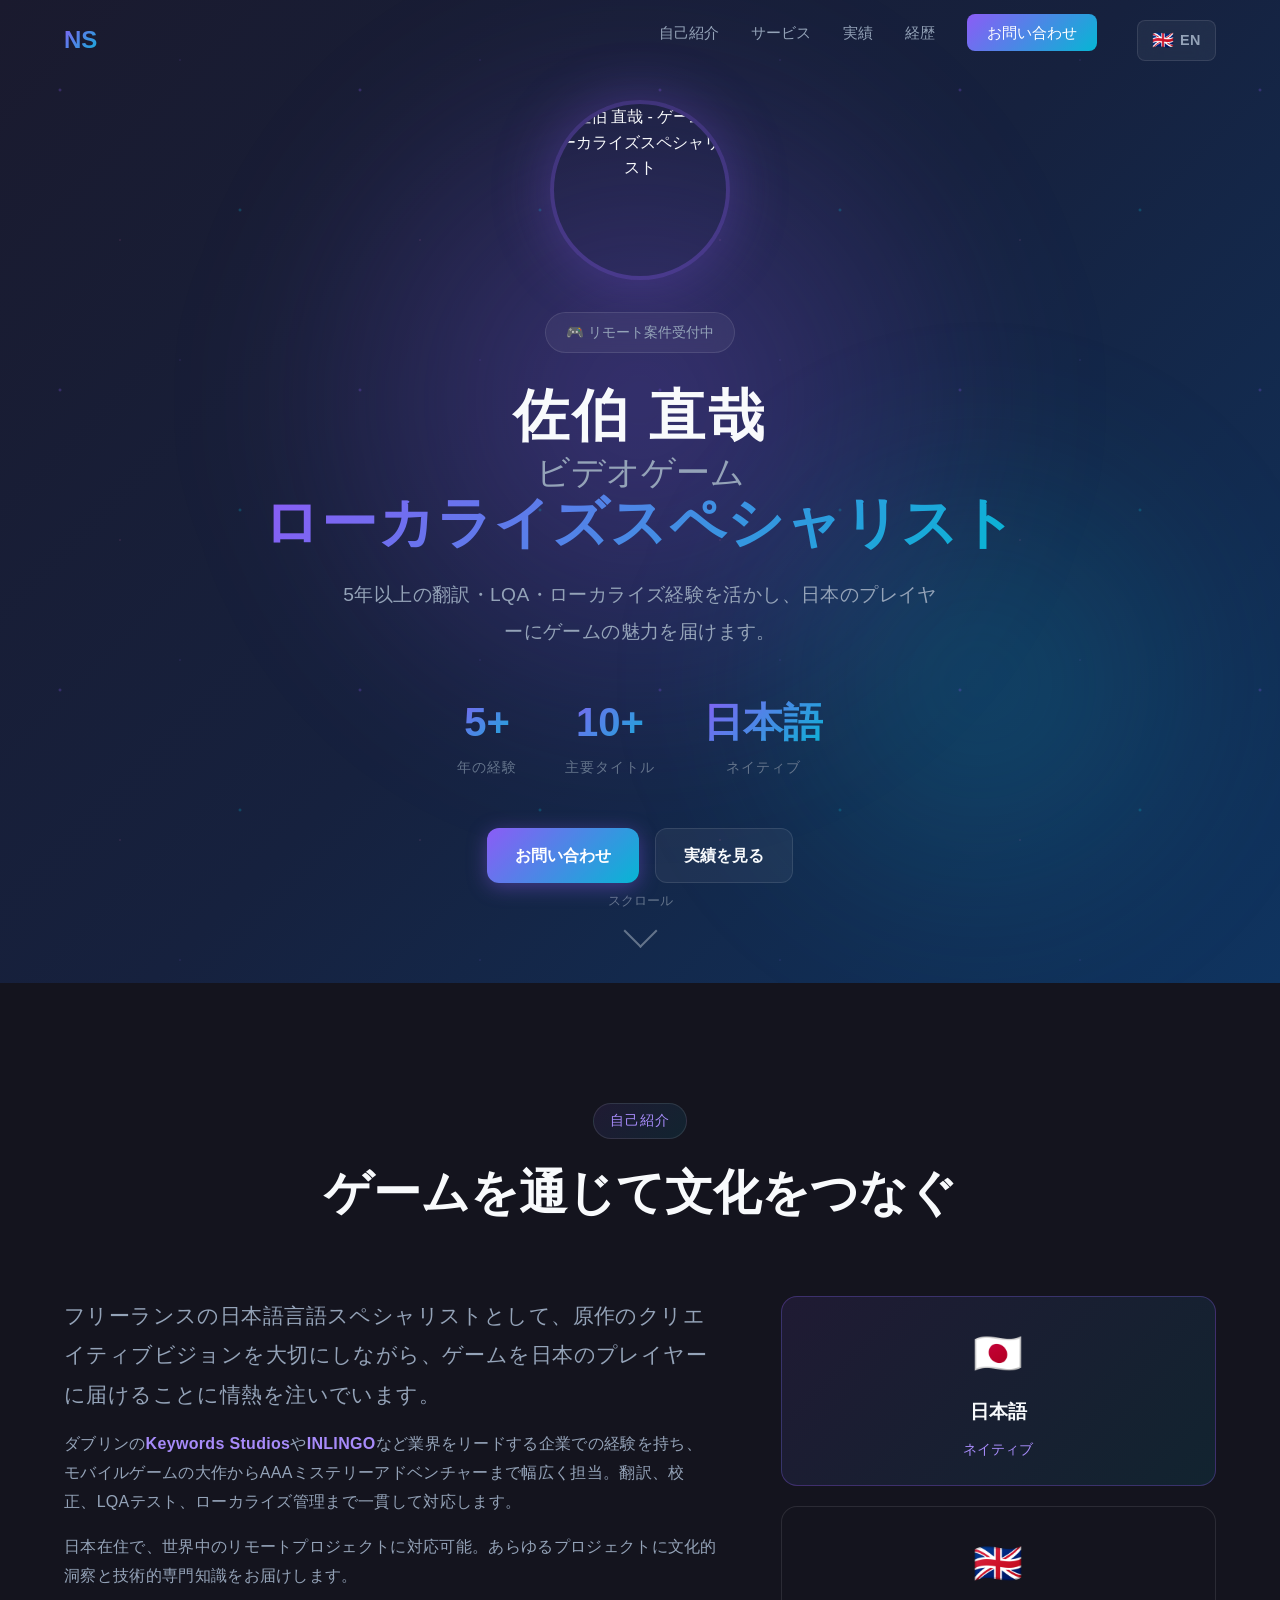
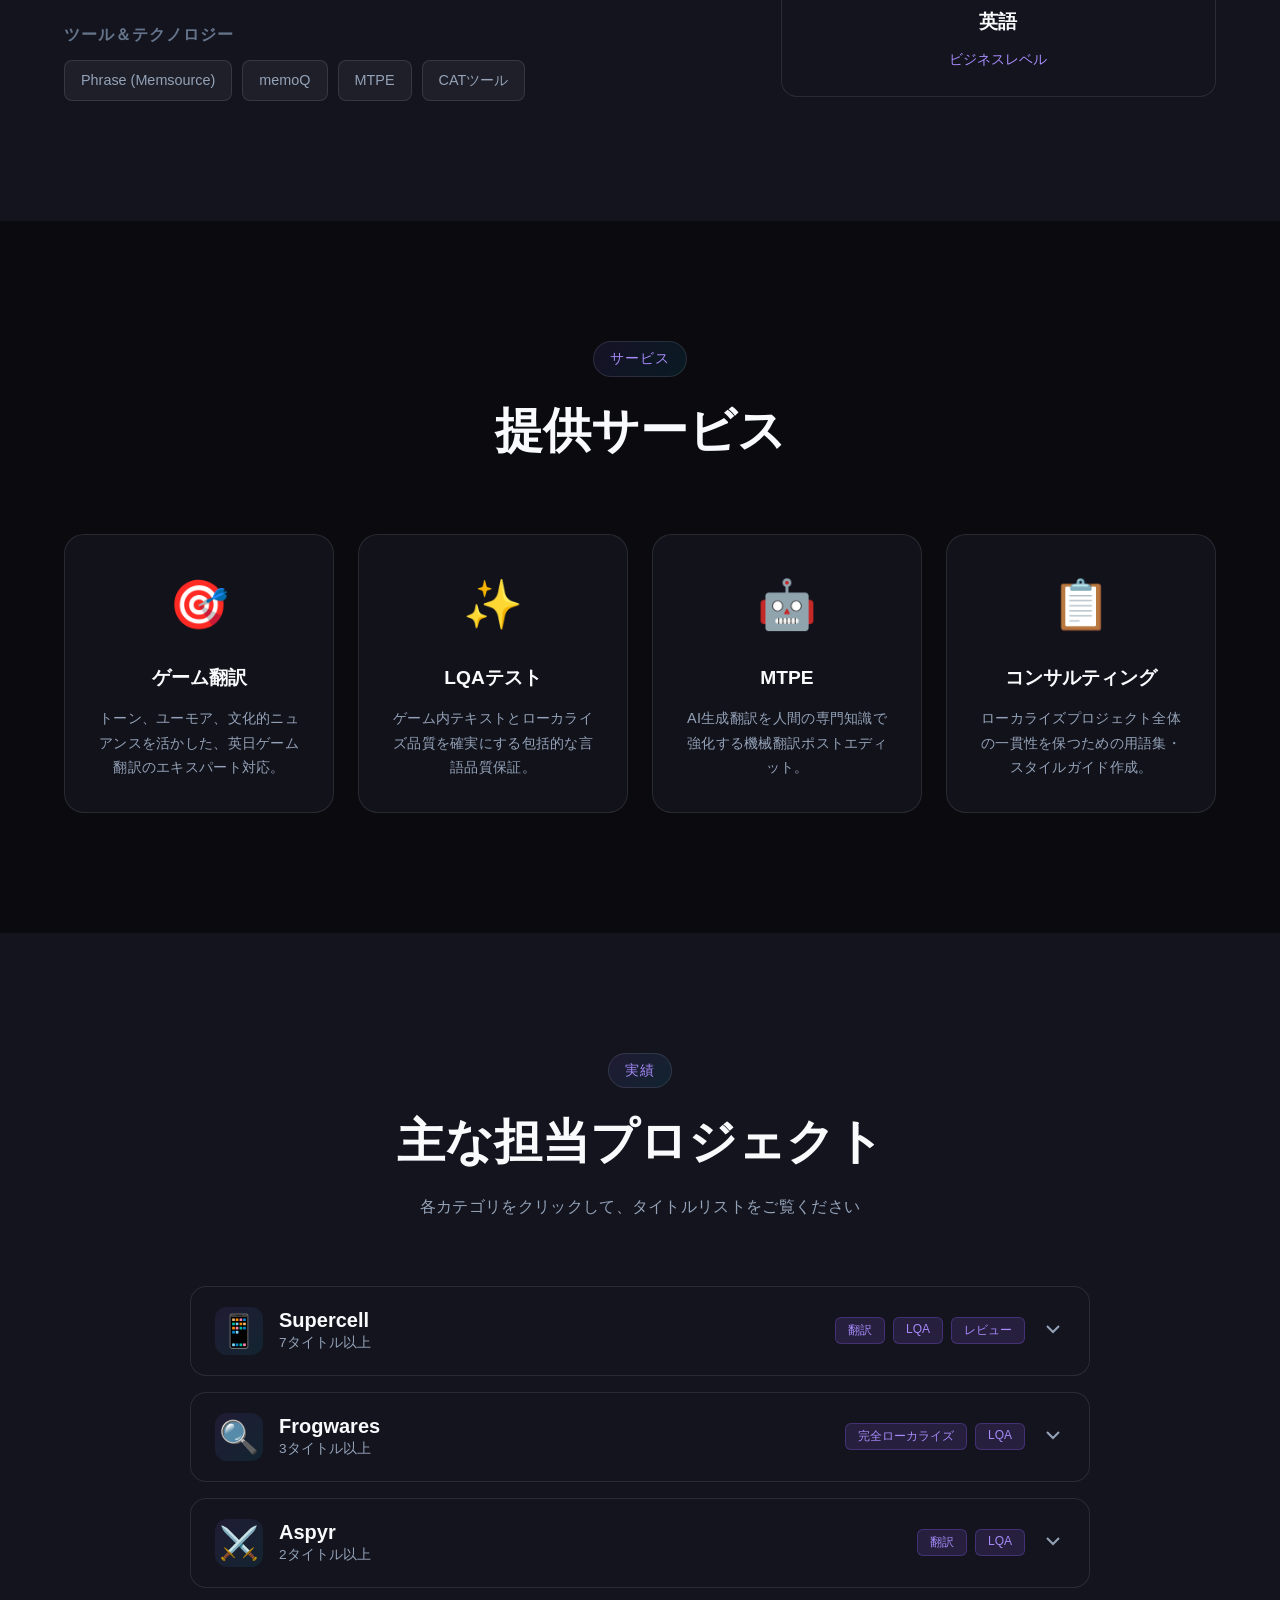
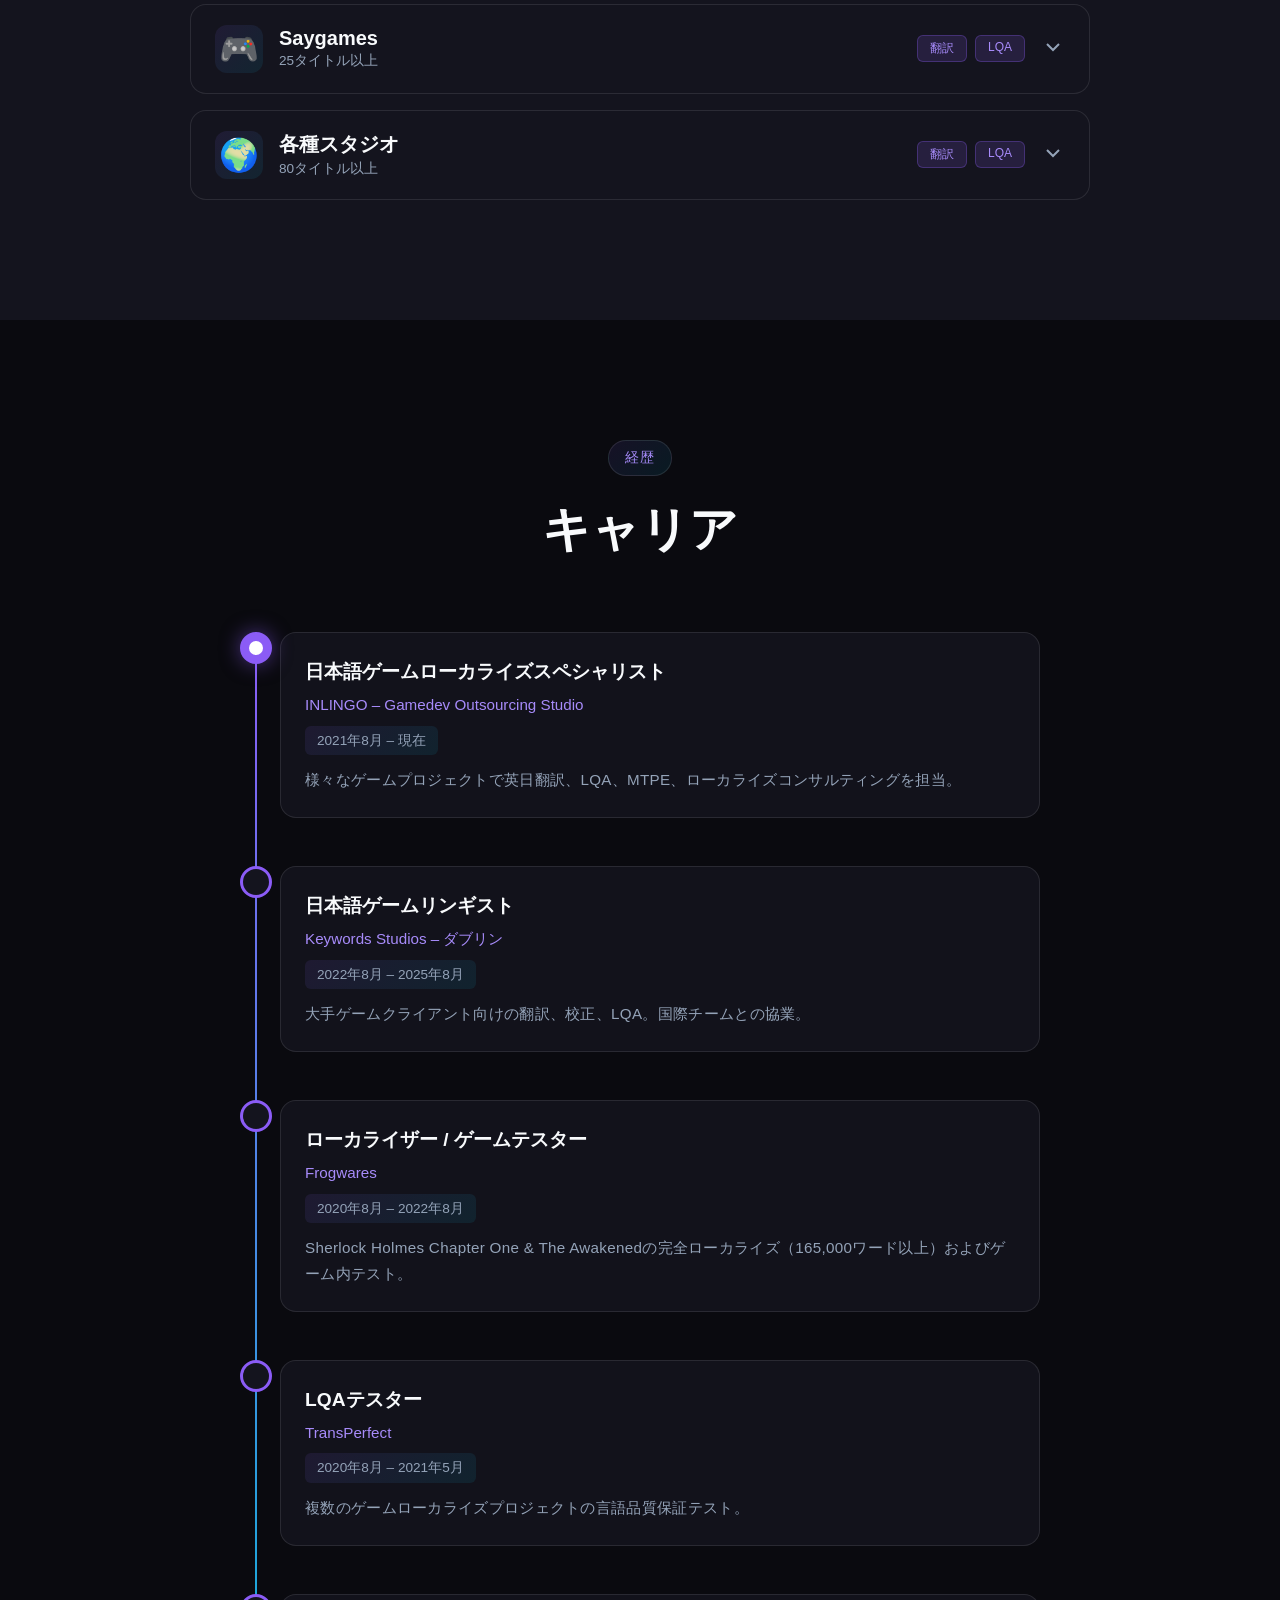
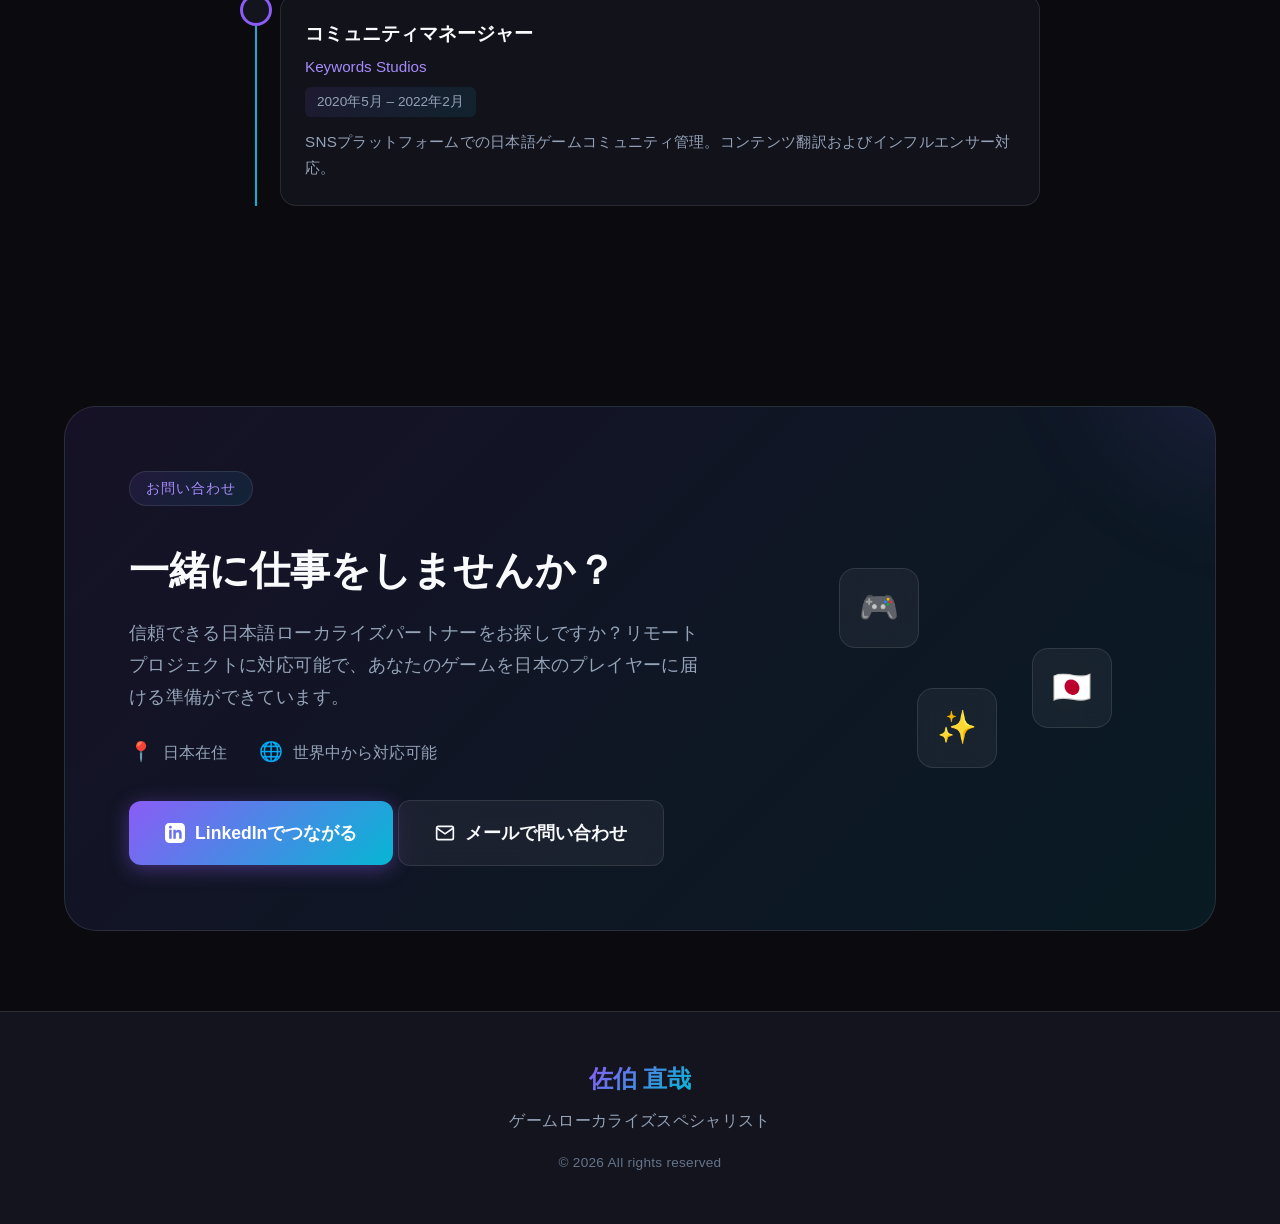
==== commit 5731ced3: "Remove frame-ancestors from meta CSP to clear console error frame-ancestors is ignored by spec when " ====
--- a/ja/index.html
+++ b/ja/index.html
@@ -11,10 +11,12 @@
 
     <!-- Security: Content-Security-Policy.
          Delivered via <meta> because GitHub Pages cannot set real HTTP response headers.
-         NOTE: frame-ancestors, report-uri and sandbox are IGNORED in a meta-delivered CSP
-         (see _headers for header-based enforcement, e.g. Netlify/Cloudflare/proxy). -->
+         NOTE: frame-ancestors, report-uri and sandbox are IGNORED in a meta-delivered CSP,
+         so frame-ancestors is intentionally OMITTED here (it only emitted a console error).
+         Clickjacking protection is enforced via _headers (frame-ancestors + X-Frame-Options)
+         when served behind a real-header host, e.g. Netlify/Cloudflare/proxy. -->
     <meta http-equiv="Content-Security-Policy"
-        content="default-src 'self'; base-uri 'self'; object-src 'none'; script-src 'self'; style-src 'self' https://fonts.googleapis.com; font-src 'self' https://fonts.gstatic.com; img-src 'self' data:; connect-src 'self'; form-action 'self'; frame-ancestors 'none'; upgrade-insecure-requests">
+        content="default-src 'self'; base-uri 'self'; object-src 'none'; script-src 'self'; style-src 'self' https://fonts.googleapis.com; font-src 'self' https://fonts.gstatic.com; img-src 'self' data:; connect-src 'self'; form-action 'self'; upgrade-insecure-requests">
     <!-- Referrer-Policy is honoured when set via meta. -->
     <meta name="referrer" content="strict-origin-when-cross-origin">
     <!-- nosniff / Permissions-Policy are only fully enforced as real HTTP headers (see _headers);
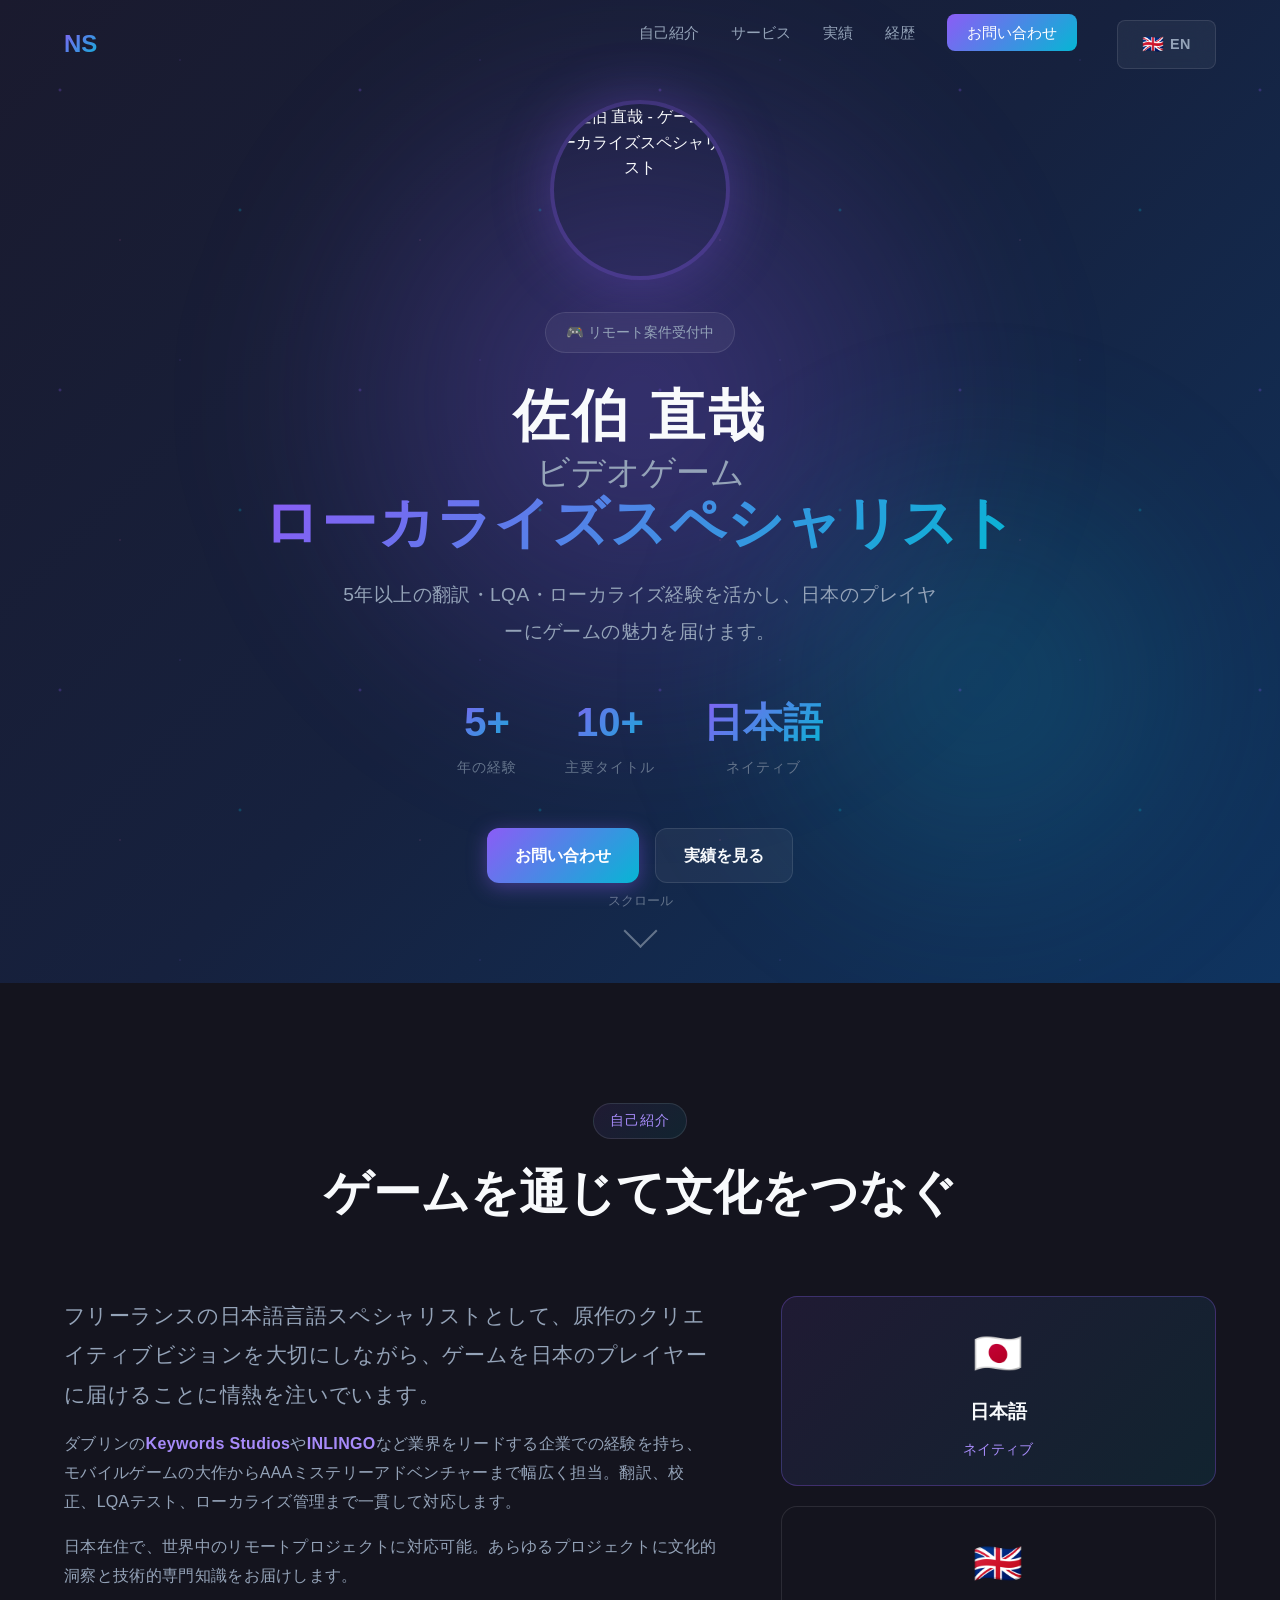
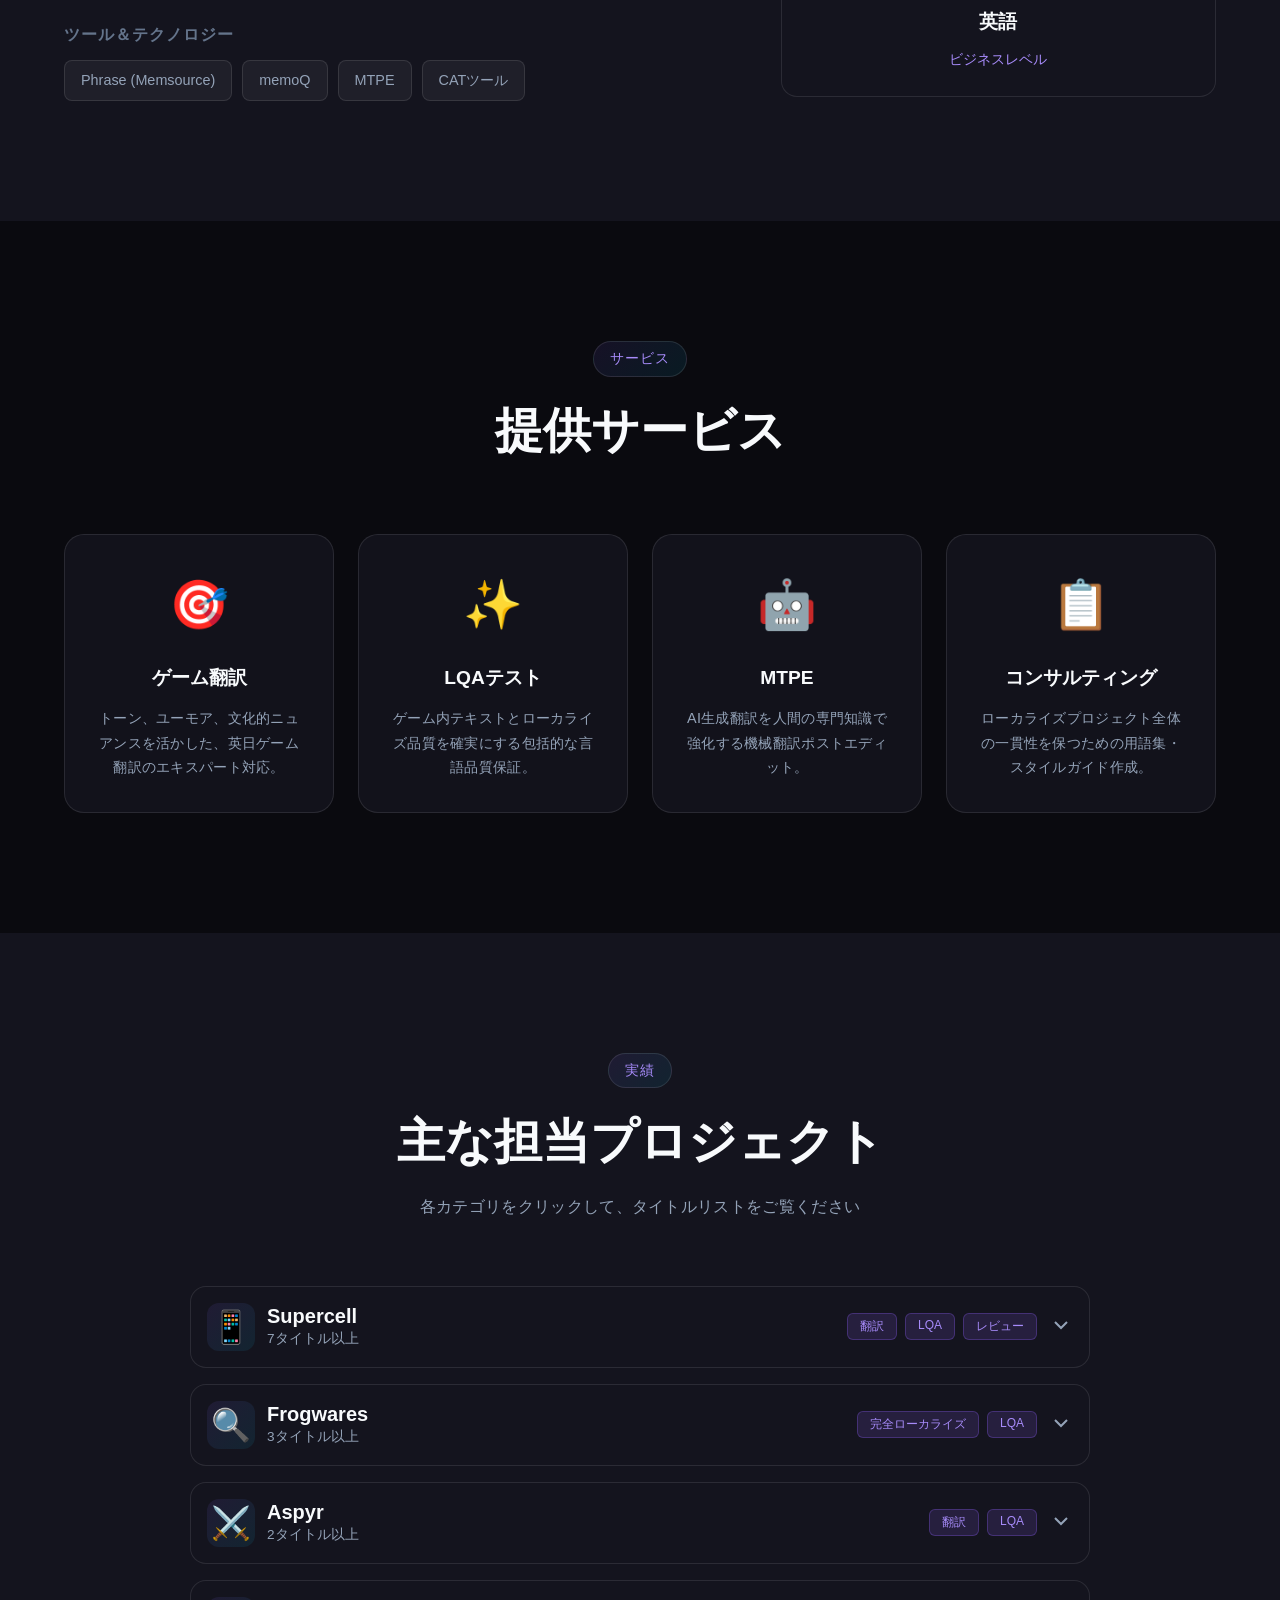
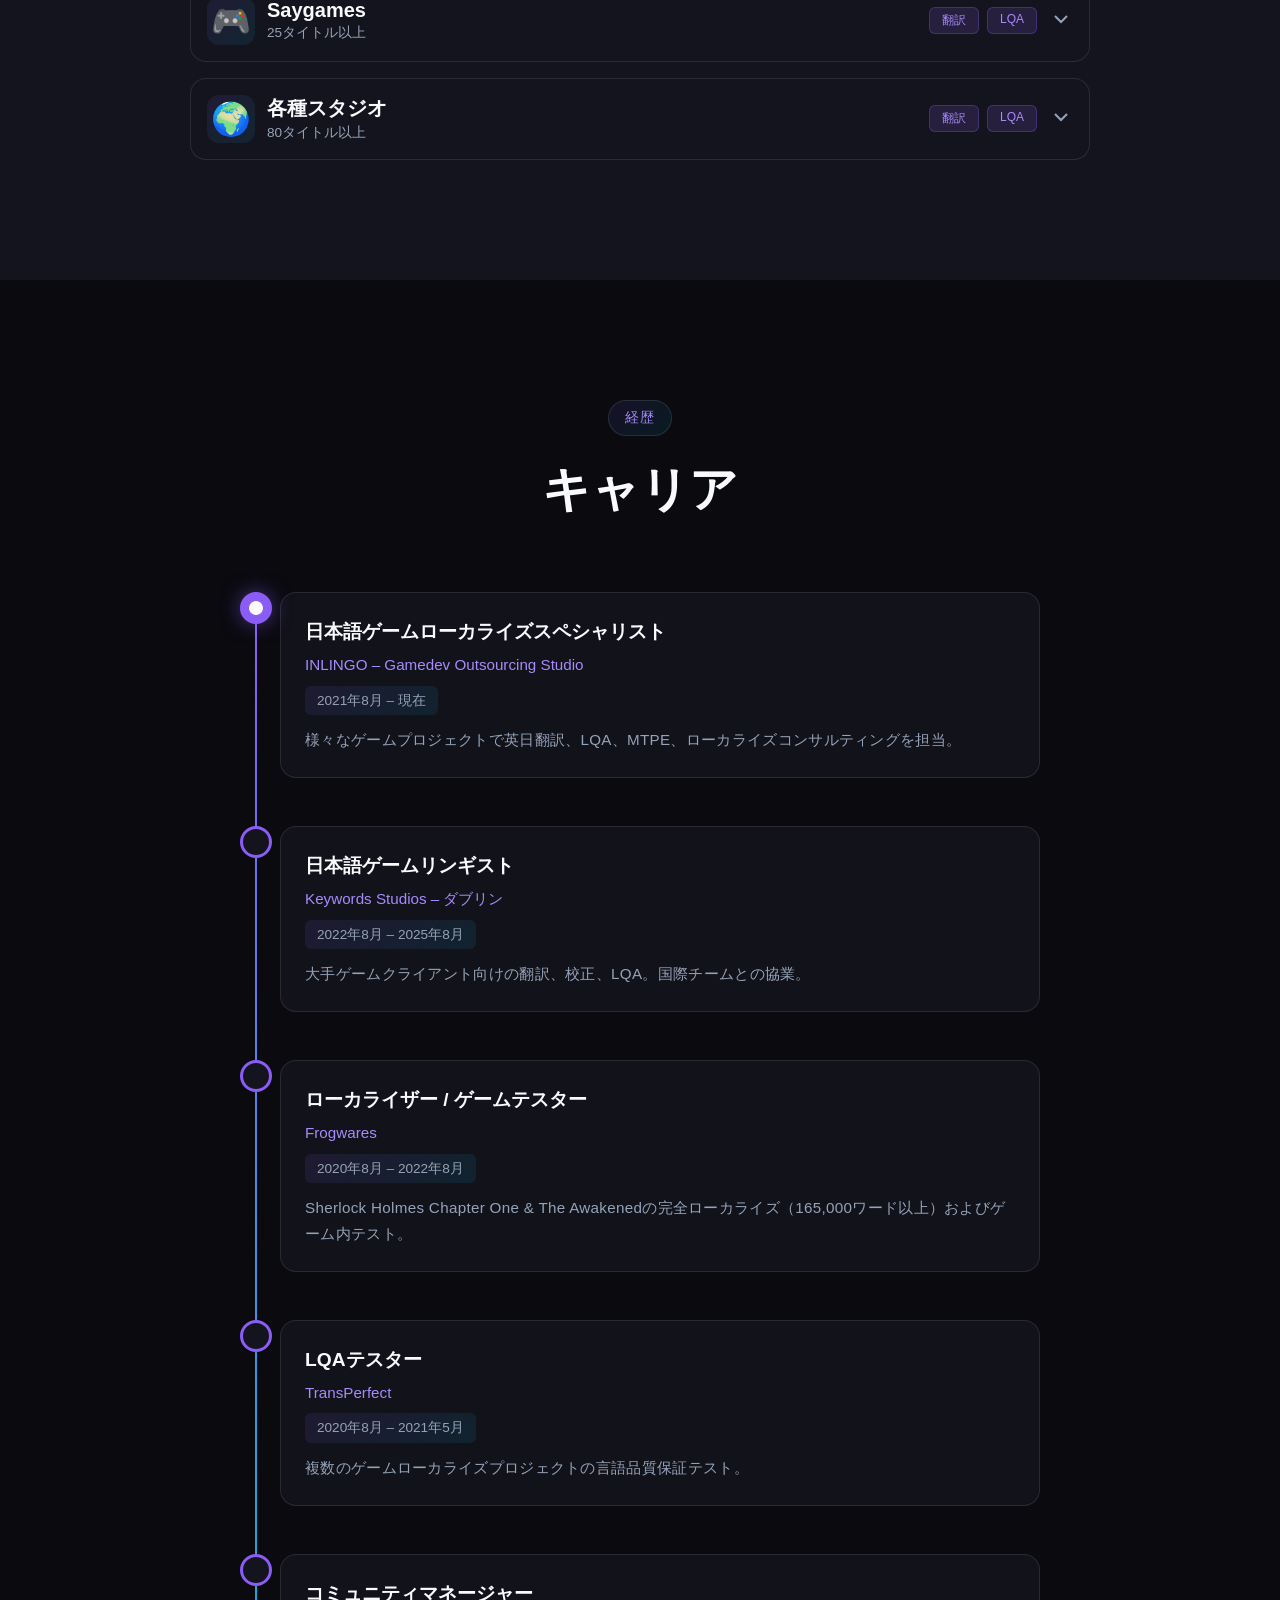
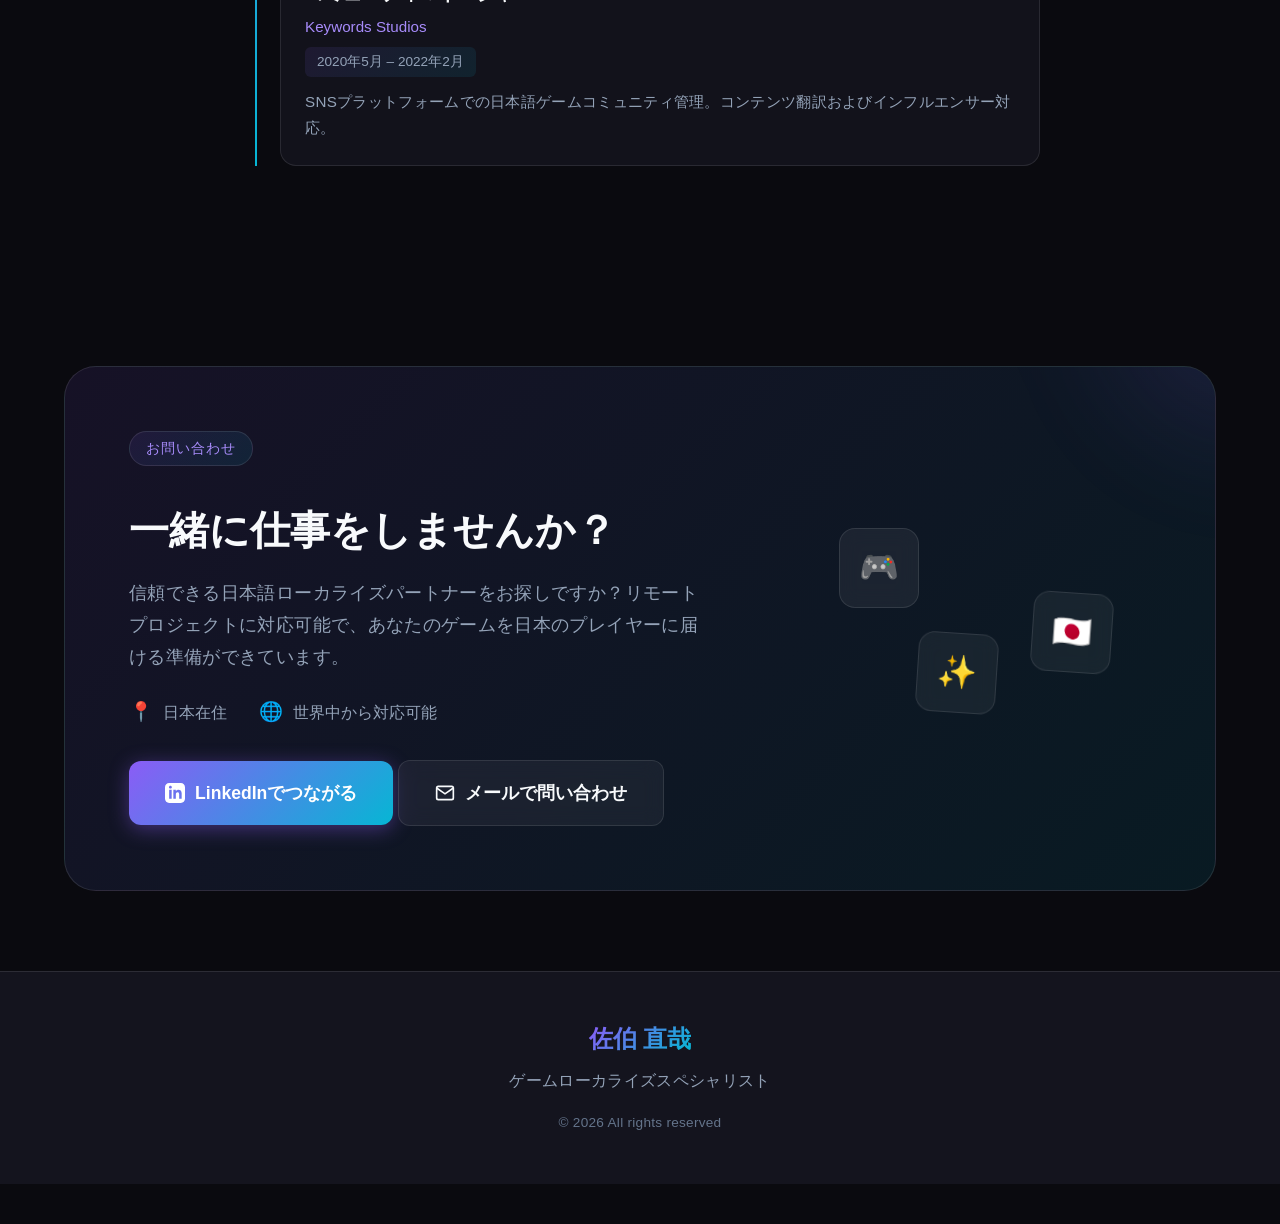
==== commit 6dc29c45: "Add favicon set to eliminate /favicon.ico 404 The browser probed the domain-root /favicon.ico (404) " ====
--- a/ja/index.html
+++ b/ja/index.html
@@ -34,6 +34,13 @@
     <link
         href="https://fonts.googleapis.com/css2?family=Inter:wght@300;400;500;600&family=Outfit:wght@400;500;600;700&family=Noto+Sans+JP:wght@300;400;500;600;700&display=swap"
         rel="stylesheet">
+    <!-- Favicons (local assets only; complies with CSP img-src 'self' data:).
+         Declaring these prevents the browser's default /favicon.ico probe, which
+         404'd because this site is served from a project subpath. -->
+    <link rel="icon" href="../favicon.ico" sizes="any">
+    <link rel="icon" type="image/svg+xml" href="../favicon.svg">
+    <link rel="apple-touch-icon" href="../apple-touch-icon.png">
+    <meta name="theme-color" content="#0a0a0f">
     <link rel="stylesheet" href="../index.css">
     <link rel="stylesheet" href="../lang-switcher.css">
 </head>
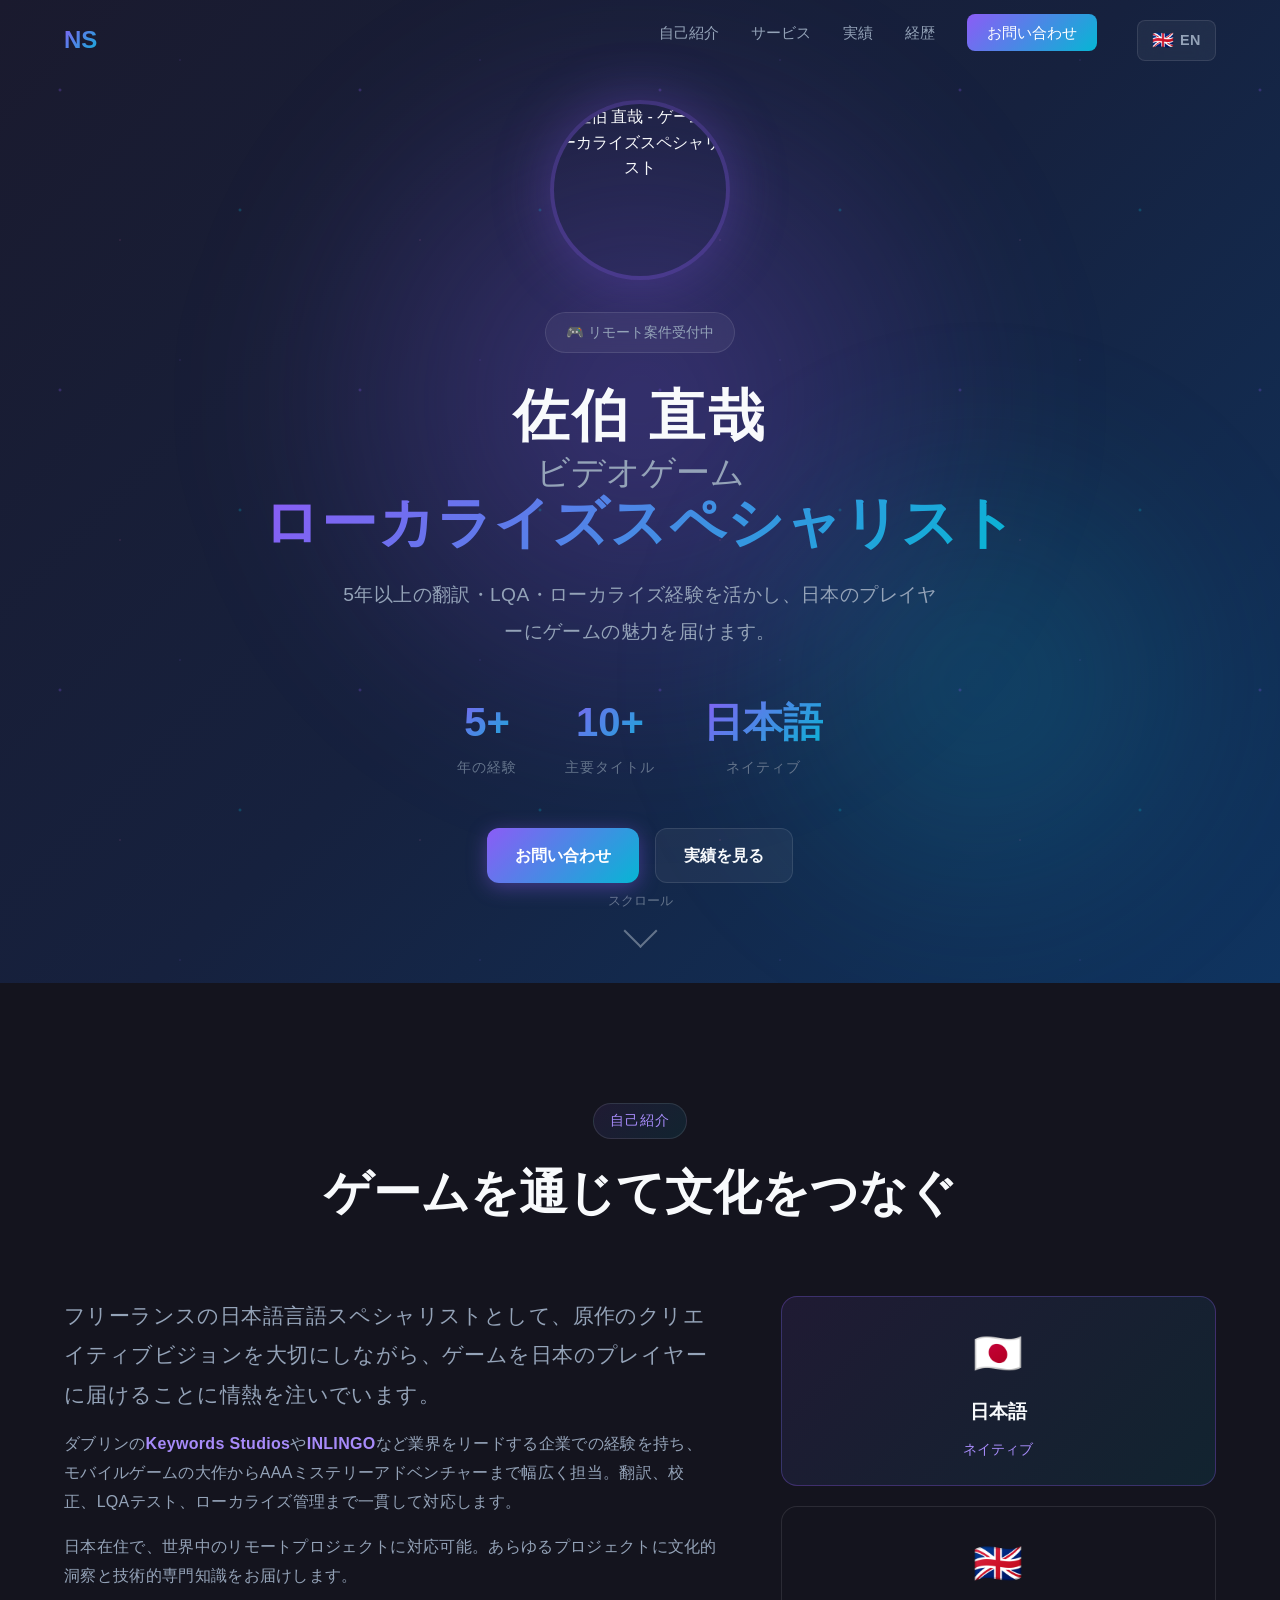
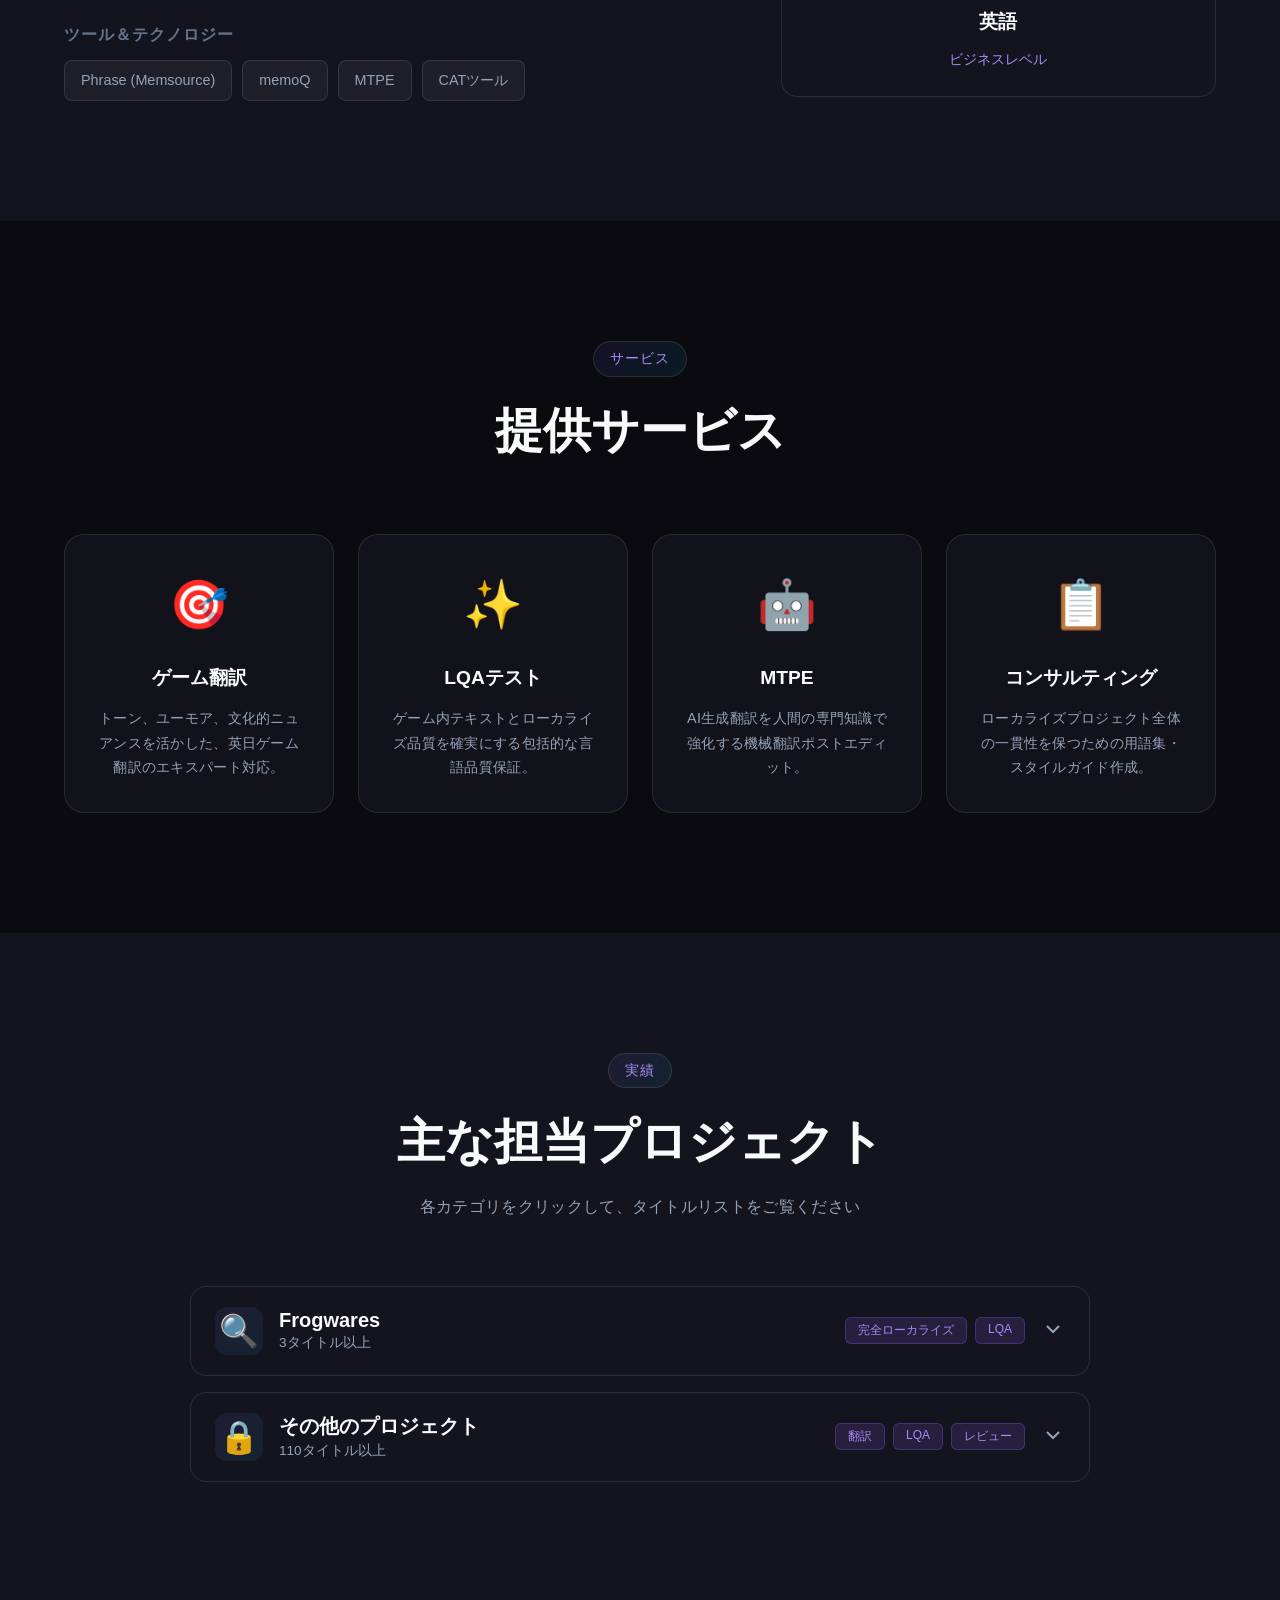
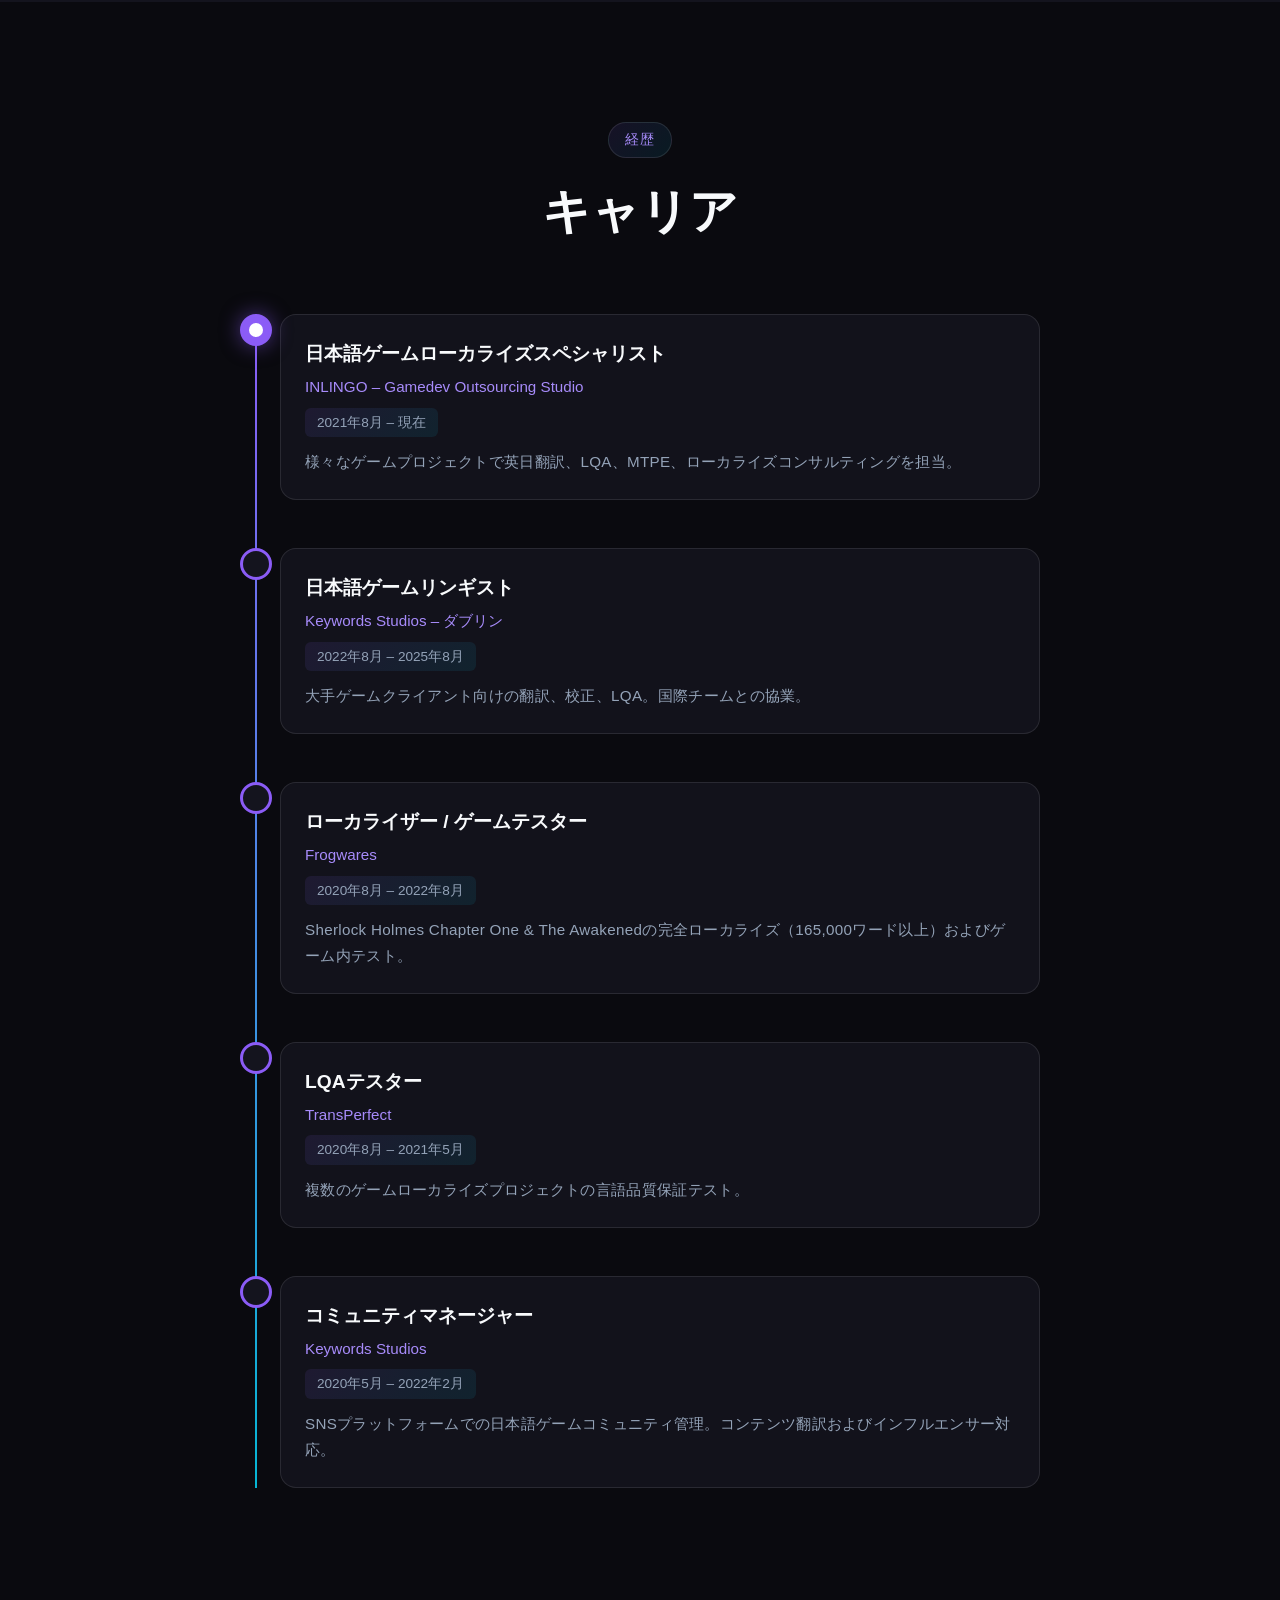
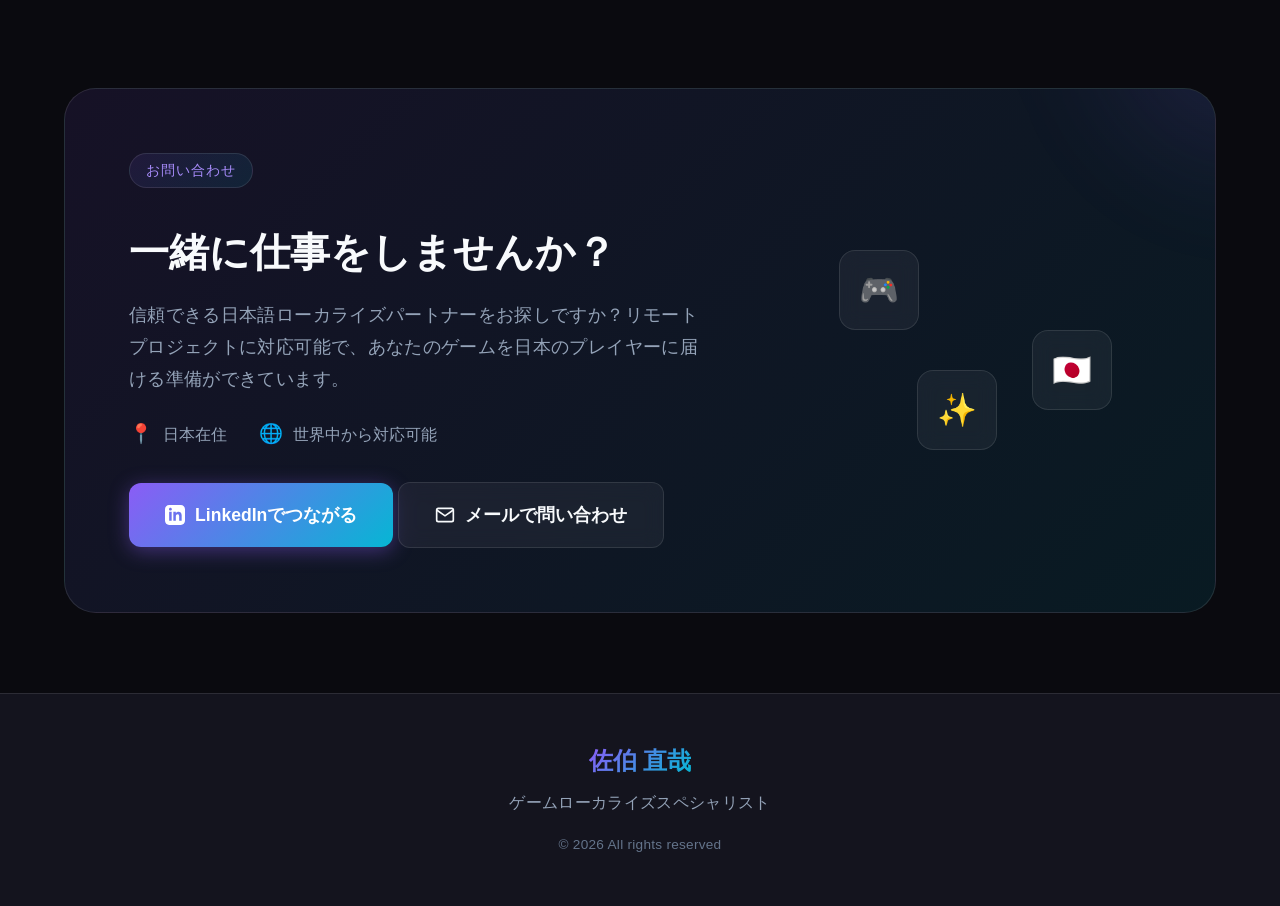
==== commit f0fec254: "Anonymize non-Frogwares studios and titles in portfolio section Replace the Supercell, Aspyr, Saygam" ====
--- a/ja/index.html
+++ b/ja/index.html
@@ -5,7 +5,7 @@
     <meta charset="UTF-8">
     <meta name="viewport" content="width=device-width, initial-scale=1.0">
     <meta name="description"
-        content="佐伯直哉 - フリーランス英日ゲーム翻訳者・ローカライズスペシャリスト。Clash of Clans、Brawl Stars、シャーロック・ホームズシリーズなどのAAAタイトルで5年以上の経験。">
+        content="佐伯直哉 - フリーランス英日ゲーム翻訳者・ローカライズスペシャリスト。シャーロック・ホームズシリーズなど、AAAタイトルおよびモバイルゲームのローカライズで5年以上の経験。">
     <meta name="keywords" content="日本語翻訳者, ゲームローカライズ, LQA, ゲーム翻訳, フリーランス翻訳者, 英語から日本語">
     <title>佐伯直哉 | ゲーム翻訳者・ローカライズスペシャリスト</title>
 
@@ -199,45 +199,6 @@
                 <p class="section-subtitle">各カテゴリをクリックして、タイトルリストをご覧ください</p>
             </div>
             <div class="portfolio-accordion">
-                <!-- Supercell Games -->
-                <div class="accordion-item">
-                    <button class="accordion-header" aria-expanded="false">
-                        <div class="accordion-icon">📱</div>
-                        <div class="accordion-title">
-                            <h3>Supercell</h3>
-                            <span class="accordion-count">7タイトル以上</span>
-                        </div>
-                        <div class="accordion-tags">
-                            <span>翻訳</span>
-                            <span>LQA</span>
-                            <span>レビュー</span>
-                        </div>
-                        <div class="accordion-arrow">
-                            <svg width="24" height="24" viewBox="0 0 24 24" fill="none" stroke="currentColor"
-                                stroke-width="2">
-                                <polyline points="6 9 12 15 18 9"></polyline>
-                            </svg>
-                        </div>
-                    </button>
-                    <div class="accordion-content">
-                        <ul class="game-list">
-                            <li><span class="game-name">ブーム・ビーチ (Boom Beach)</span><span
-                                    class="game-type">モバイルストラテジー</span></li>
-                            <li><span class="game-name">ブロスタ (Brawl Stars)</span><span
-                                    class="game-type">モバイルアクション</span></li>
-                            <li><span class="game-name">クラッシュ・オブ・クラン (Clash of Clans)</span><span
-                                    class="game-type">モバイルストラテジー</span></li>
-                            <li><span class="game-name">クラッシュ・ロワイヤル (Clash Royale)</span><span
-                                    class="game-type">モバイルストラテジー</span></li>
-                            <li><span class="game-name">ヘイ・デイ (Hay Day)</span><span
-                                    class="game-type">モバイルシミュレーション</span></li>
-                            <li><span class="game-name">mo.co</span><span class="game-type">モバイルアクション</span></li>
-                            <li><span class="game-name">スクワッド・バスターズ (Squad Busters)</span><span
-                                    class="game-type">モバイルアクション</span></li>
-                        </ul>
-                    </div>
-                </div>
-
                 <!-- Frogwares Games -->
                 <div class="accordion-item">
                     <button class="accordion-header" aria-expanded="false">
@@ -270,17 +231,18 @@
                     </div>
                 </div>
 
-                <!-- Aspyr Games -->
+                <!-- Other projects (studios and titles undisclosed) -->
                 <div class="accordion-item">
                     <button class="accordion-header" aria-expanded="false">
-                        <div class="accordion-icon">⚔️</div>
+                        <div class="accordion-icon">🔒</div>
                         <div class="accordion-title">
-                            <h3>Aspyr</h3>
-                            <span class="accordion-count">2タイトル以上</span>
+                            <h3>その他のプロジェクト</h3>
+                            <span class="accordion-count">110タイトル以上</span>
                         </div>
                         <div class="accordion-tags">
                             <span>翻訳</span>
                             <span>LQA</span>
+                            <span>レビュー</span>
                         </div>
                         <div class="accordion-arrow">
                             <svg width="24" height="24" viewBox="0 0 24 24" fill="none" stroke="currentColor"
@@ -291,123 +253,10 @@
                     </button>
                     <div class="accordion-content">
                         <ul class="game-list">
-                            <li><span class="game-name">Deus Ex Remastered</span><span class="game-type">AAA
-                                    アクションRPG</span></li>
-                            <li><span class="game-name">Legacy of Kain™ Soul Reaver 1&2 Remastered</span><span
-                                    class="game-type">AAA アクションアドベンチャー</span></li>
-                        </ul>
-                    </div>
-                </div>
-
-                <!-- Saygames Games -->
-                <div class="accordion-item">
-                    <button class="accordion-header" aria-expanded="false">
-                        <div class="accordion-icon">🎮</div>
-                        <div class="accordion-title">
-                            <h3>Saygames</h3>
-                            <span class="accordion-count">25タイトル以上</span>
-                        </div>
-                        <div class="accordion-tags">
-                            <span>翻訳</span>
-                            <span>LQA</span>
-                        </div>
-                        <div class="accordion-arrow">
-                            <svg width="24" height="24" viewBox="0 0 24 24" fill="none" stroke="currentColor"
-                                stroke-width="2">
-                                <polyline points="6 9 12 15 18 9"></polyline>
-                            </svg>
-                        </div>
-                    </button>
-                    <div class="accordion-content">
-                        <ul class="game-list">
-                            <li><span class="game-name">Arrow Escape</span><span class="game-type">ハイパーカジュアル</span></li>
-                            <li><span class="game-name">Black Deck</span><span class="game-type">カードバトル</span></li>
-                            <li><span class="game-name">Blood Invasion</span><span class="game-type">アクション</span></li>
-                            <li><span class="game-name">Chainsaw Juice King</span><span class="game-type">アーケード</span>
-                            </li>
-                            <li><span class="game-name">Decolore</span><span class="game-type">パズル</span></li>
-                            <li><span class="game-name">Decor Life</span><span class="game-type">シミュレーション</span></li>
-                            <li><span class="game-name">Draw Arena</span><span class="game-type">アクション</span></li>
-                            <li><span class="game-name">Dreamdale</span><span class="game-type">RPGアドベンチャー</span></li>
-                            <li><span class="game-name">Fine to Survive</span><span class="game-type">ストラテジー</span></li>
-                            <li><span class="game-name">Fork N Sausage</span><span class="game-type">物理パズル</span></li>
-                            <li><span class="game-name">Fruit Clash</span><span class="game-type">アクション</span></li>
-                            <li><span class="game-name">Hexa Shift</span><span class="game-type">パズル</span></li>
-                            <li><span class="game-name">Hexa Sort</span><span class="game-type">パズル</span></li>
-                            <li><span class="game-name">Hotel Master</span><span class="game-type">経営シミュレーション</span>
-                            </li>
-                            <li><span class="game-name">I am Not a Robot</span><span class="game-type">パズル</span></li>
-                            <li><span class="game-name">Match Junk</span><span class="game-type">パズル</span></li>
-                            <li><span class="game-name">My Sticker Room</span><span class="game-type">シミュレーション</span>
-                            </li>
-                            <li><span class="game-name">Pocket Sort</span><span class="game-type">パズル</span></li>
-                            <li><span class="game-name">Roll the Hole</span><span class="game-type">アーケード</span></li>
-                            <li><span class="game-name">Rush Xtreme</span><span class="game-type">レーシング</span></li>
-                            <li><span class="game-name">Screw World 3D</span><span class="game-type">パズル</span></li>
-                            <li><span class="game-name">Stitch Jam</span><span class="game-type">パズル</span></li>
-                            <li><span class="game-name">Tiny Warriors</span><span class="game-type">アクション</span></li>
-                            <li><span class="game-name">Tower Destiny Survive</span><span
-                                    class="game-type">ストラテジー</span></li>
-                            <li><span class="game-name">Wasteland Life</span><span class="game-type">サバイバル</span></li>
-                        </ul>
-                    </div>
-                </div>
-
-                <!-- Other Studios -->
-                <div class="accordion-item">
-                    <button class="accordion-header" aria-expanded="false">
-                        <div class="accordion-icon">🌍</div>
-                        <div class="accordion-title">
-                            <h3>各種スタジオ</h3>
-                            <span class="accordion-count">80タイトル以上</span>
-                        </div>
-                        <div class="accordion-tags">
-                            <span>翻訳</span>
-                            <span>LQA</span>
-                        </div>
-                        <div class="accordion-arrow">
-                            <svg width="24" height="24" viewBox="0 0 24 24" fill="none" stroke="currentColor"
-                                stroke-width="2">
-                                <polyline points="6 9 12 15 18 9"></polyline>
-                            </svg>
-                        </div>
-                    </button>
-                    <div class="accordion-content">
-                        <ul class="game-list">
-                            <li><span class="game-name">Blockudoku</span><span class="game-type">Easybrain -
-                                    モバイルパズル</span></li>
-                            <li><span class="game-name">Brick Blast</span><span class="game-type">Easybrain -
-                                    モバイルアーケード</span></li>
-                            <li><span class="game-name">シェフ＆フレンズ (Chef & Friends)</span><span class="game-type">Mytona -
-                                    モバイルシミュレーション</span></li>
-                            <li><span class="game-name">Clash: Artifacts of Chaos</span><span class="game-type">ACE Team
-                                    - アクションアドベンチャー</span></li>
-                            <li><span class="game-name">クッキング・ダイアリー (Cooking Diary)</span><span class="game-type">Mytona
-                                    - モバイルシミュレーション</span></li>
-                            <li><span class="game-name">Gangs of Sherwood</span><span class="game-type">NACON -
-                                    アクション</span></li>
-                            <li><span class="game-name">Imp of the Sun</span><span class="game-type">Sunwolf
-                                    Entertainment - プラットフォーマー</span></li>
-                            <li><span class="game-name">マージマンション (Merge Mansion)</span><span class="game-type">Metacore
-                                    - モバイルパズル</span></li>
-                            <li><span class="game-name">マイカフェ (My Cafe)</span><span class="game-type">Melsoft -
-                                    シミュレーション</span></li>
-                            <li><span class="game-name">ノノグラム (Nonogram)</span><span class="game-type">Easybrain -
-                                    ロジックパズル</span></li>
-                            <li><span class="game-name">Number Match</span><span class="game-type">Easybrain -
-                                    ロジックパズル</span></li>
-                            <li><span class="game-name">Pixel Art</span><span class="game-type">Easybrain - 塗り絵</span>
-                            </li>
-                            <li><span class="game-name">Pixel Gun 3D</span><span class="game-type">Cubic Games -
-                                    シューター</span></li>
-                            <li><span class="game-name">Rival Stars Horse Racing</span><span class="game-type">PikPok -
-                                    スポーツ</span></li>
-                            <li><span class="game-name">シーカーズノート (Seekers Notes)</span><span class="game-type">Mytona -
-                                    モバイルHOPA</span></li>
-                            <li><span class="game-name">Silt</span><span class="game-type">Spiral Circus -
-                                    アドベンチャー</span></li>
-                            <li><span class="game-name">数独 (Sudoku)</span><span class="game-type">Easybrain -
-                                    ロジックパズル</span></li>
+                            <li><span class="game-name">モバイルゲーム</span><span class="game-type">アクション、ストラテジー、シミュレーション</span></li>
+                            <li><span class="game-name">カジュアル・ハイパーカジュアルゲーム</span><span class="game-type">パズル、アーケード、シミュレーション</span></li>
+                            <li><span class="game-name">PC・コンソールゲーム</span><span class="game-type">AAA、リマスター、インディー</span></li>
+                            <li><span class="game-name">スタジオ名・タイトル名は非公開</span><span class="game-type">守秘義務契約（NDA）のため</span></li>
                         </ul>
                     </div>
                 </div>
